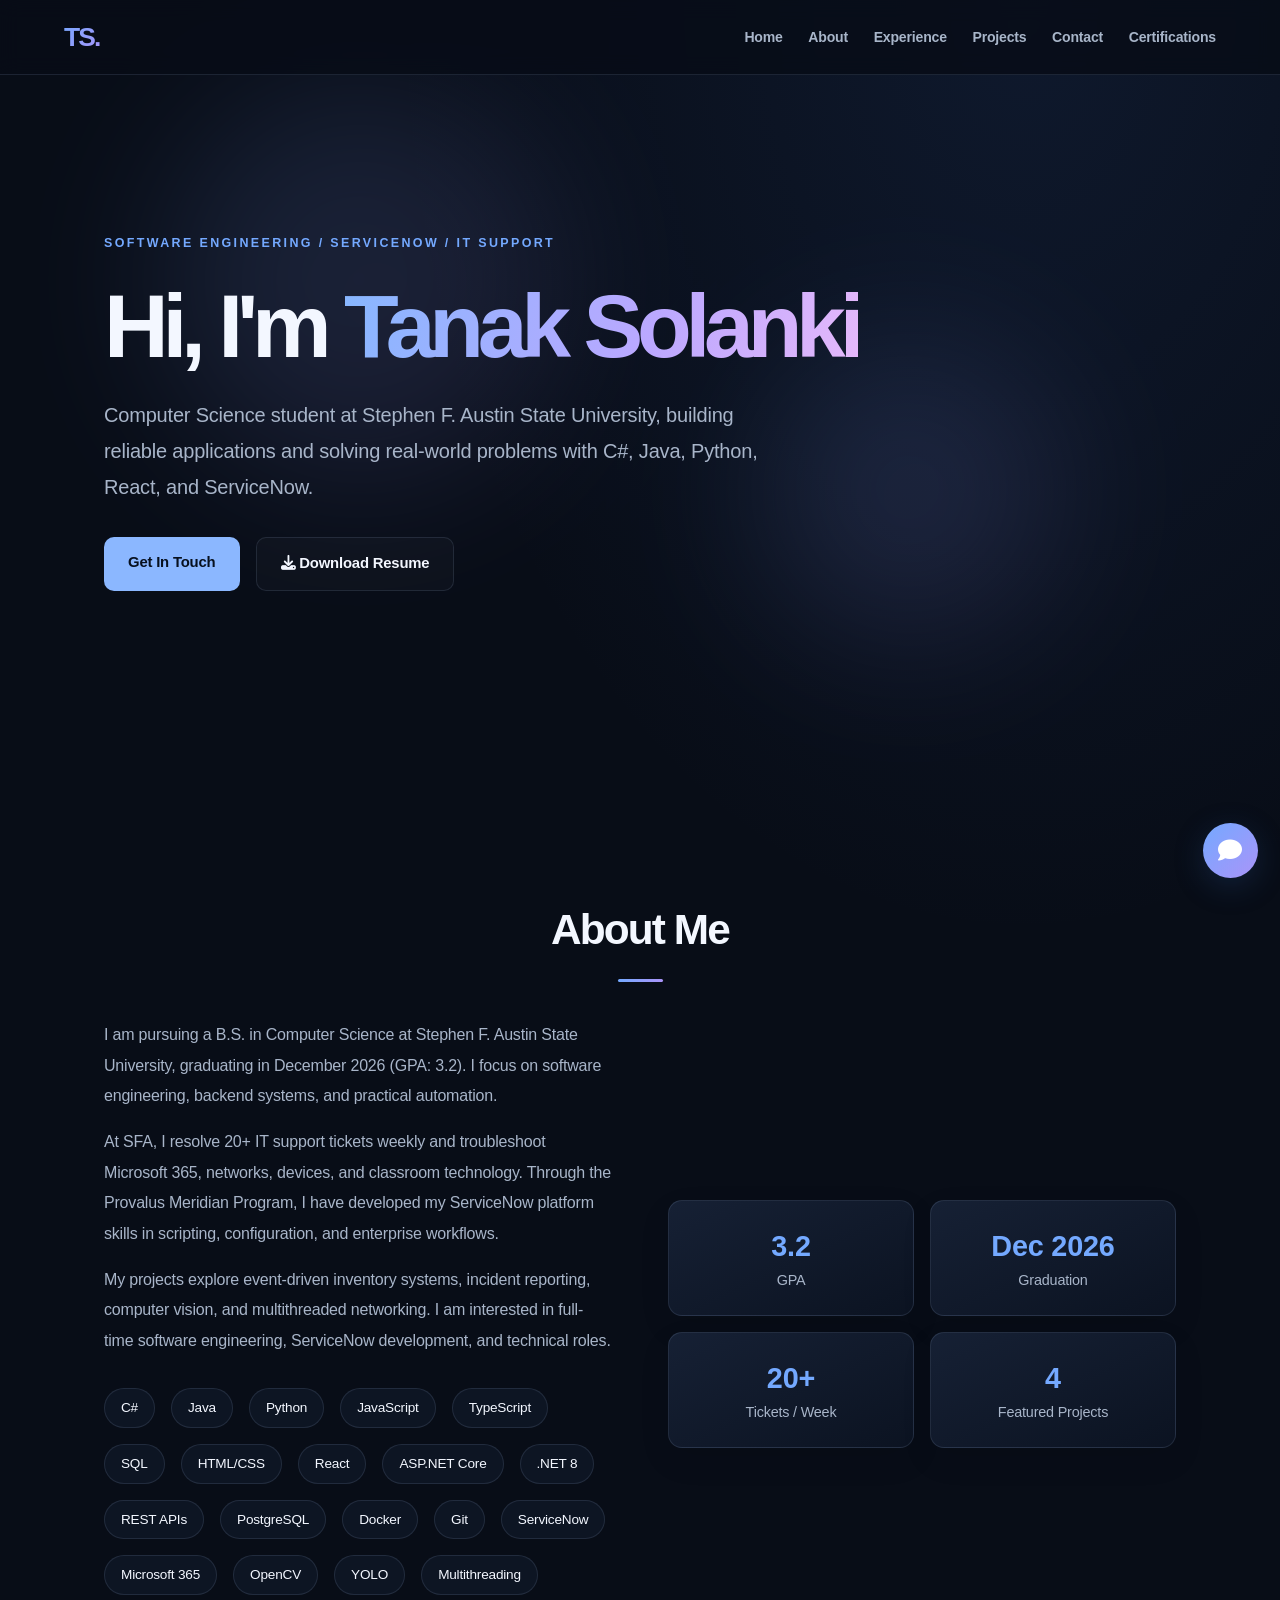
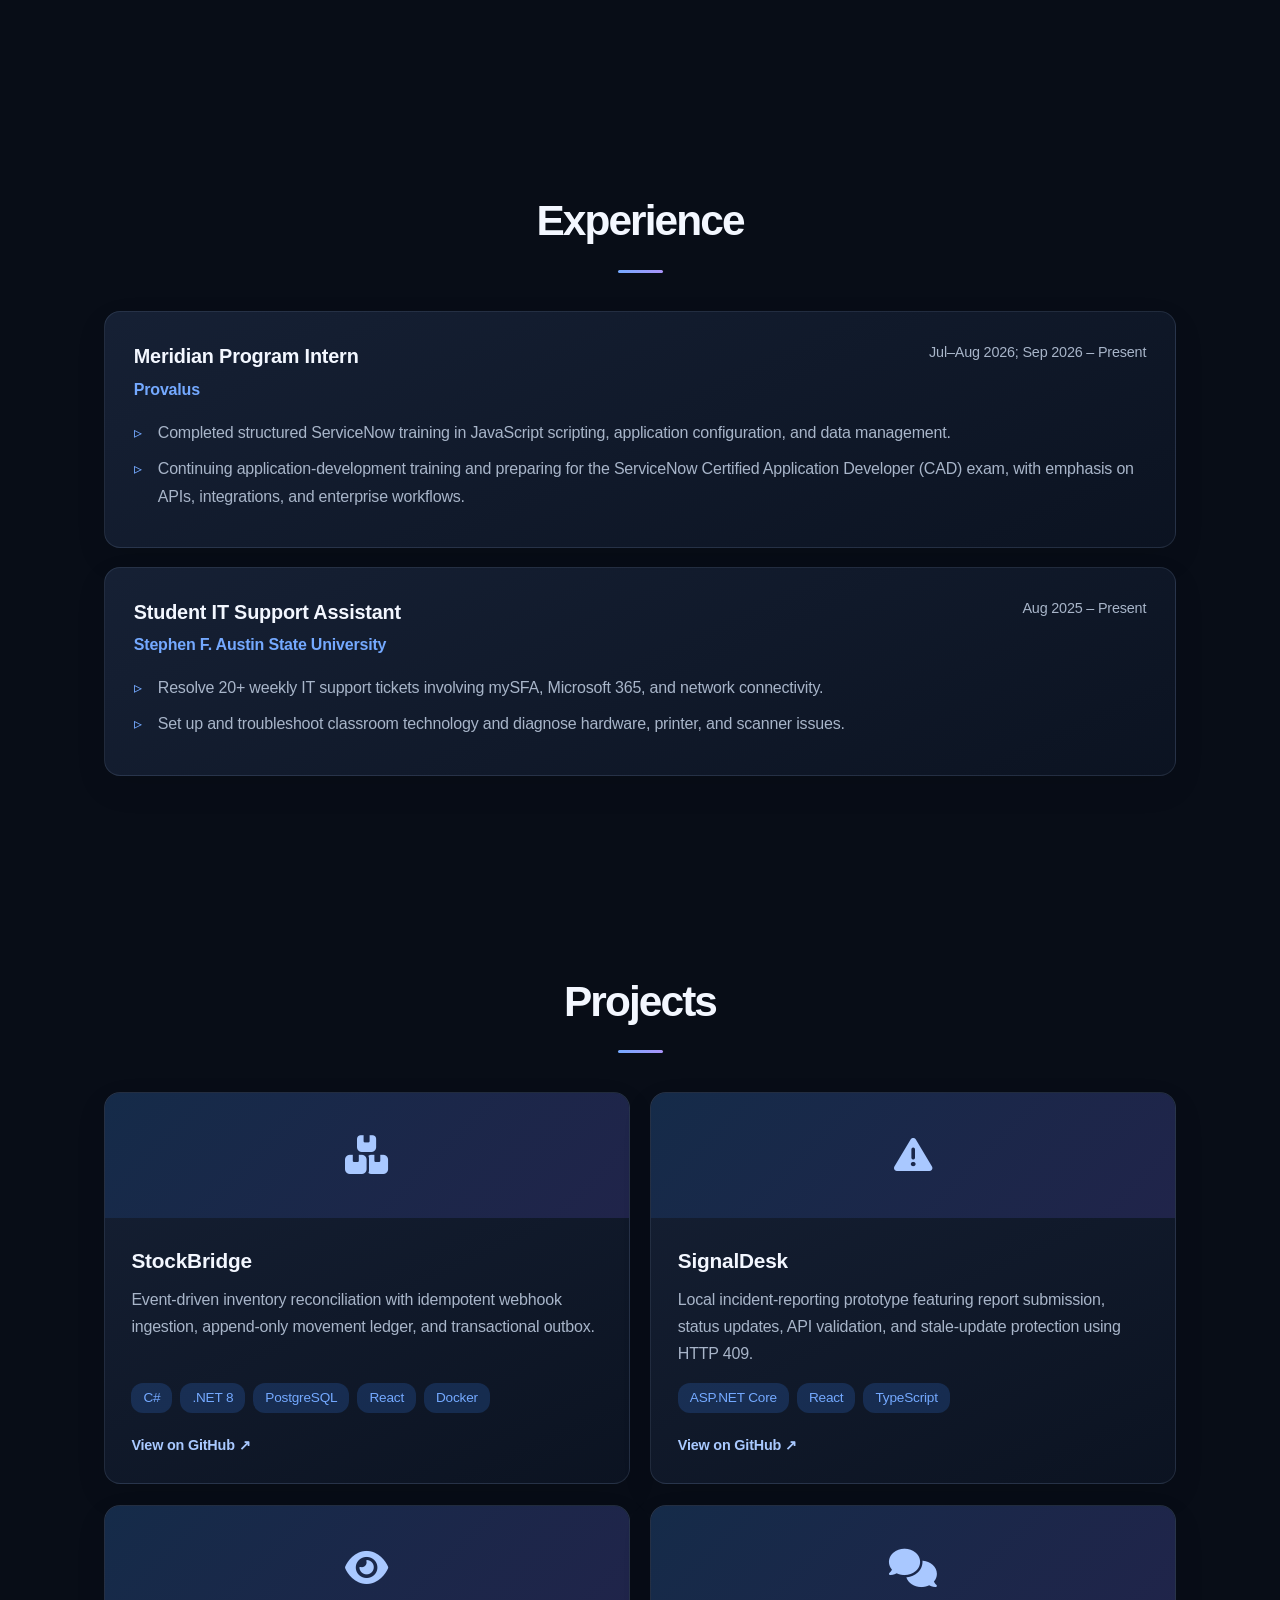
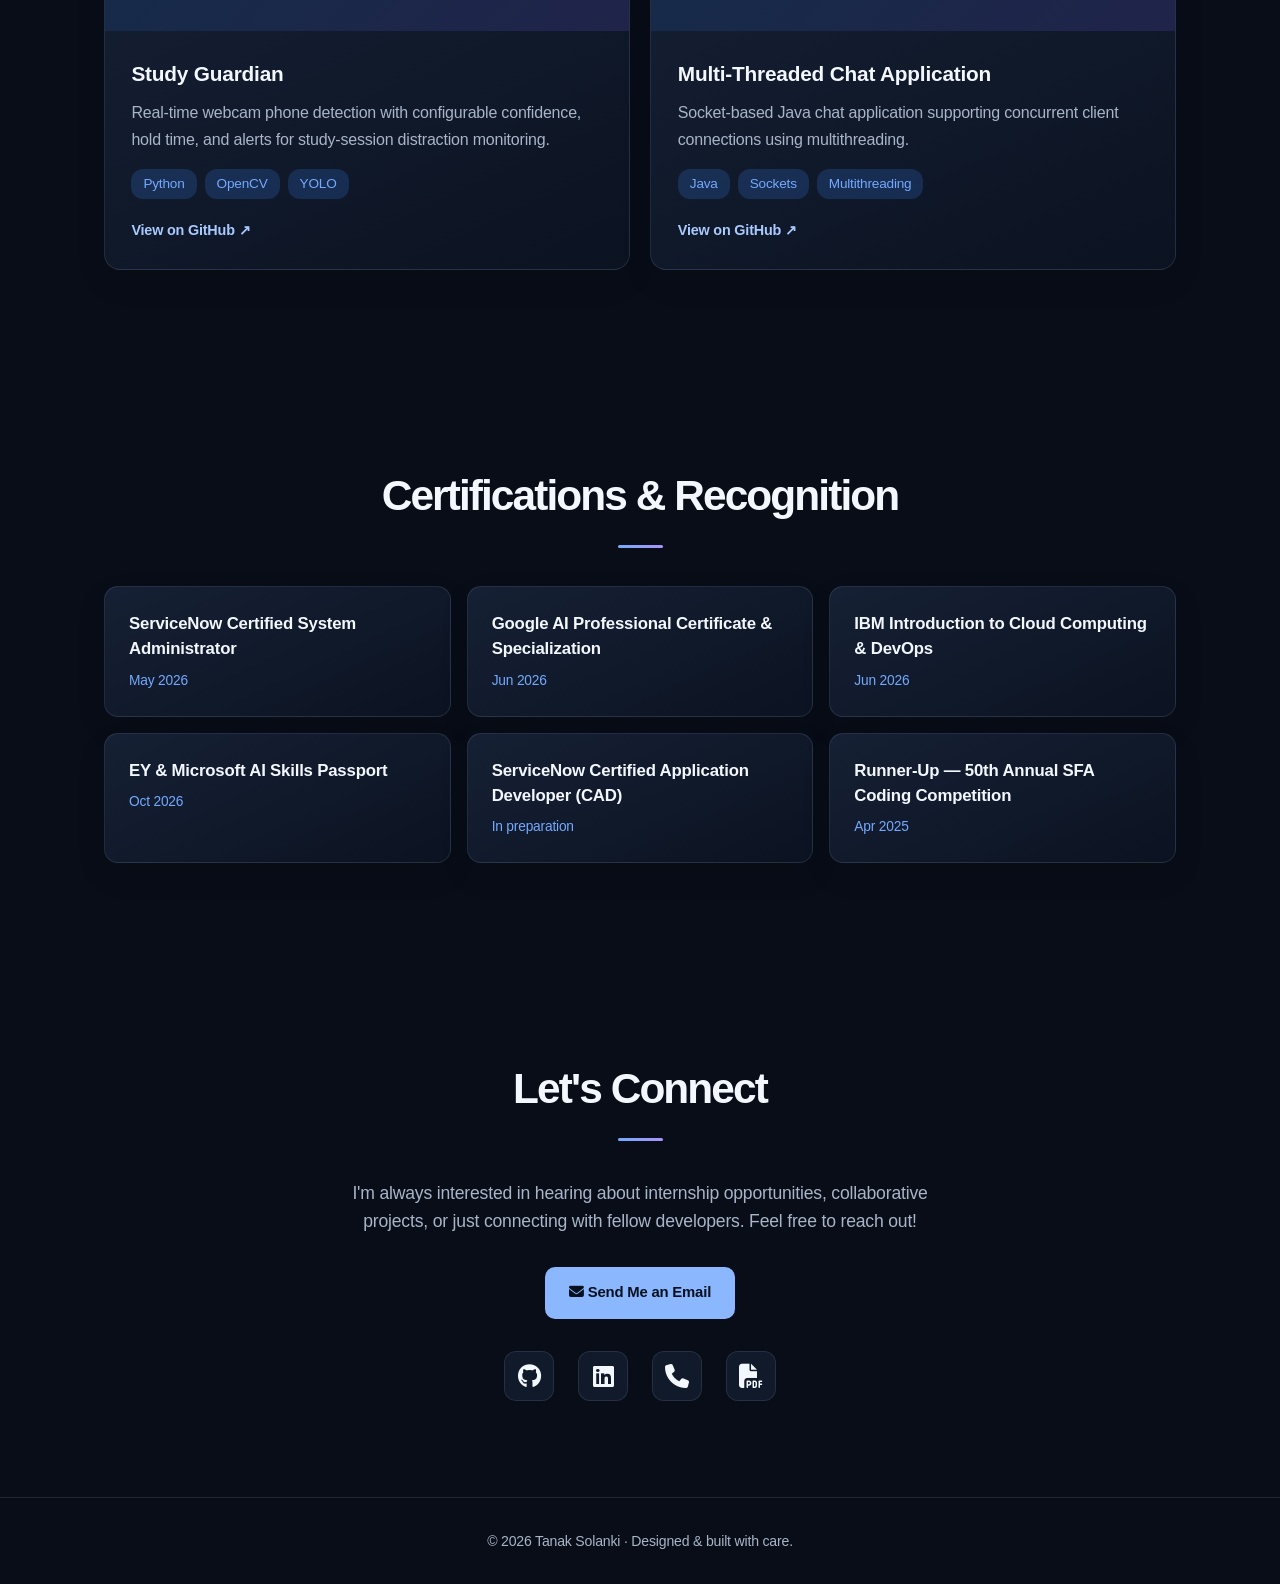
==== index.html @ 702b46a3 "Add files via upload" ====
<html lang="en"><head>
<meta charset="utf-8"/>
<meta content="width=device-width, initial-scale=1.0" name="viewport"/>
<title>Tanak Solanki | Software Engineer &amp; ServiceNow Developer</title>
<meta content="Portfolio of Tanak Solanki: software engineering, ServiceNow, IT support, and projects in C#, React, Python, and Java." name="description"/>
<link href="https://cdnjs.cloudflare.com/ajax/libs/font-awesome/6.4.0/css/all.min.css" rel="stylesheet"/>
<style>
        * {
            margin: 0;
            padding: 0;
            box-sizing: border-box;
        }

        :root {
            --bg-dark: #0a0a0a;
            --bg-card: #111111;
            --text-primary: #ffffff;
            --text-secondary: #a0a0a0;
            --accent: #3b82f6;
            --accent-hover: #2563eb;
            --accent-purple: #8b5cf6;
        }

        body {
            font-family: -apple-system, BlinkMacSystemFont, 'Segoe UI', Roboto, Oxygen, Ubuntu, Cantarell, sans-serif;
            background: var(--bg-dark);
            color: var(--text-primary);
            line-height: 1.6;
            overflow-x: hidden;
        }

        /* Navigation */
        nav {
            position: fixed;
            top: 0;
            width: 100%;
            padding: 1.5rem 5%;
            display: flex;
            justify-content: space-between;
            align-items: center;
            z-index: 1000;
            background: rgba(10, 10, 10, 0.8);
            backdrop-filter: blur(10px);
            border-bottom: 1px solid rgba(255, 255, 255, 0.1);
        }

        .logo {
            font-size: 1.5rem;
            font-weight: 700;
            background: linear-gradient(135deg, var(--accent), var(--accent-purple));
            -webkit-background-clip: text;
            -webkit-text-fill-color: transparent;
            background-clip: text;
        }

        .nav-links {
            display: flex;
            gap: 2rem;
            list-style: none;
        }

        .nav-links a {
            color: var(--text-secondary);
            text-decoration: none;
            transition: color 0.3s;
            font-size: 0.95rem;
        }

        .nav-links a:hover {
            color: var(--text-primary);
        }

        .menu-toggle {
            display: none;
            background: none;
            border: none;
            color: var(--text-primary);
            font-size: 1.5rem;
            cursor: pointer;
        }

        /* Hero Section */
        .hero {
            min-height: 100vh;
            display: flex;
            flex-direction: column;
            justify-content: center;
            padding: 0 5%;
            position: relative;
            overflow: hidden;
        }

        .hero-content {
            max-width: 900px;
            animation: fadeInUp 1s ease-out;
        }

        .hero h1 {
            font-size: clamp(2.5rem, 8vw, 5rem);
            font-weight: 800;
            margin-bottom: 1rem;
            line-height: 1.1;
        }

        .gradient-text {
            background: linear-gradient(135deg, #3b82f6, #8b5cf6, #ec4899);
            -webkit-background-clip: text;
            -webkit-text-fill-color: transparent;
            background-clip: text;
        }

        .hero p {
            font-size: 1.25rem;
            color: var(--text-secondary);
            margin-bottom: 2rem;
            max-width: 600px;
        }

        .hero .subtitle {
            font-size: 1.5rem;
            color: var(--accent);
            margin-bottom: 0.5rem;
            display: flex;
            align-items: center;
            gap: 0.5rem;
        }

        .hero .subtitle i {
            font-size: 1.8rem;
        }

        .cta-buttons {
            display: flex;
            gap: 1rem;
            flex-wrap: wrap;
        }

        .btn {
            padding: 1rem 2rem;
            border: none;
            border-radius: 8px;
            font-size: 1rem;
            font-weight: 600;
            cursor: pointer;
            transition: all 0.3s;
            text-decoration: none;
            display: inline-block;
        }

        .btn-primary {
            background: var(--accent);
            color: white;
        }

        .btn-primary:hover {
            background: var(--accent-hover);
            transform: translateY(-2px);
        }

        .btn-secondary {
            background: transparent;
            color: var(--text-primary);
            border: 2px solid rgba(255, 255, 255, 0.2);
        }

        .btn-secondary:hover {
            border-color: var(--accent);
            background: rgba(59, 130, 246, 0.1);
        }

        /* Background Animation */
        .bg-animation {
            position: absolute;
            width: 100%;
            height: 100%;
            top: 0;
            left: 0;
            z-index: -1;
            opacity: 0.3;
        }

        .circle {
            position: absolute;
            border-radius: 50%;
            background: linear-gradient(135deg, var(--accent), var(--accent-purple));
            filter: blur(80px);
            animation: float 20s infinite;
        }

        .circle:nth-child(1) {
            width: 400px;
            height: 400px;
            top: 10%;
            left: 10%;
            animation-delay: 0s;
        }

        .circle:nth-child(2) {
            width: 300px;
            height: 300px;
            bottom: 20%;
            right: 15%;
            animation-delay: 5s;
        }

        /* Sections */
        section {
            padding: 5rem 5%;
            max-width: 1400px;
            margin: 0 auto;
        }

        h2 {
            font-size: 2.5rem;
            margin-bottom: 3rem;
            text-align: center;
        }

        /* About Section */
        .about-content {
            display: grid;
            grid-template-columns: 1fr 1fr;
            gap: 4rem;
            align-items: center;
        }

        .about-text p {
            color: var(--text-secondary);
            margin-bottom: 1rem;
            font-size: 1.1rem;
        }

        .skills {
            display: flex;
            flex-wrap: wrap;
            gap: 1rem;
            margin-top: 2rem;
        }

        .skill-tag {
            padding: 0.5rem 1rem;
            background: var(--bg-card);
            border: 1px solid rgba(255, 255, 255, 0.1);
            border-radius: 20px;
            font-size: 0.9rem;
            transition: all 0.3s;
        }

        .skill-tag:hover {
            border-color: var(--accent);
            transform: translateY(-2px);
        }

        .about-stats {
            display: grid;
            grid-template-columns: repeat(2, 1fr);
            gap: 1.5rem;
            margin-top: 2rem;
        }

        .stat-card {
            background: var(--bg-card);
            border: 1px solid rgba(255, 255, 255, 0.1);
            border-radius: 12px;
            padding: 1.5rem;
            text-align: center;
        }

        .stat-number {
            font-size: 2rem;
            font-weight: 700;
            color: var(--accent);
        }

        .stat-label {
            color: var(--text-secondary);
            font-size: 0.9rem;
        }

        /* Experience Section */
        .experience-grid {
            display: grid;
            gap: 2rem;
        }

        .experience-card {
            background: var(--bg-card);
            border: 1px solid rgba(255, 255, 255, 0.1);
            border-radius: 16px;
            padding: 2rem;
            transition: all 0.3s;
        }

        .experience-card:hover {
            border-color: var(--accent);
            transform: translateX(8px);
        }

        .experience-header {
            display: flex;
            justify-content: space-between;
            align-items: start;
            margin-bottom: 1rem;
            flex-wrap: wrap;
            gap: 1rem;
        }

        .experience-title h3 {
            font-size: 1.5rem;
            margin-bottom: 0.25rem;
        }

        .experience-company {
            color: var(--accent);
            font-weight: 600;
        }

        .experience-date {
            color: var(--text-secondary);
            font-size: 0.9rem;
        }

        .experience-card ul {
            list-style: none;
            padding-left: 0;
        }

        .experience-card li {
            color: var(--text-secondary);
            margin-bottom: 0.5rem;
            padding-left: 1.5rem;
            position: relative;
        }

        .experience-card li:before {
            content: "▹";
            position: absolute;
            left: 0;
            color: var(--accent);
        }

        /* Projects Section */
        .projects-grid {
            display: grid;
            grid-template-columns: repeat(auto-fit, minmax(350px, 1fr));
            gap: 2rem;
        }

        .project-card {
            background: var(--bg-card);
            border: 1px solid rgba(255, 255, 255, 0.1);
            border-radius: 16px;
            overflow: hidden;
            transition: transform 0.3s, border-color 0.3s;
            cursor: pointer;
        }

        .project-card:hover {
            transform: translateY(-8px);
            border-color: var(--accent);
        }

        .project-image {
            width: 100%;
            aspect-ratio: 16/9;
            background: linear-gradient(135deg, #667eea 0%, #764ba2 100%);
            display: flex;
            align-items: center;
            justify-content: center;
            font-size: 3rem;
        }

        .project-content {
            padding: 1.5rem;
        }

        .project-content h3 {
            margin-bottom: 0.5rem;
            font-size: 1.5rem;
        }

        .project-content p {
            color: var(--text-secondary);
            margin-bottom: 1rem;
        }

        .project-tags {
            display: flex;
            gap: 0.5rem;
            flex-wrap: wrap;
        }

        .tag {
            padding: 0.25rem 0.75rem;
            background: rgba(59, 130, 246, 0.2);
            color: var(--accent);
            border-radius: 12px;
            font-size: 0.85rem;
        }

        /* Contact Section */
        .contact-content {
            max-width: 600px;
            margin: 0 auto;
            text-align: center;
        }

        .contact-content p {
            color: var(--text-secondary);
            margin-bottom: 2rem;
            font-size: 1.1rem;
        }

        .social-links {
            display: flex;
            justify-content: center;
            gap: 1.5rem;
            margin-top: 2rem;
            flex-wrap: wrap;
        }

        .social-link {
            width: 50px;
            height: 50px;
            background: var(--bg-card);
            border: 1px solid rgba(255, 255, 255, 0.1);
            border-radius: 12px;
            display: flex;
            align-items: center;
            justify-content: center;
            color: var(--text-primary);
            text-decoration: none;
            transition: all 0.3s;
            font-size: 1.5rem;
        }

        .social-link:hover {
            background: var(--accent);
            border-color: var(--accent);
            transform: translateY(-4px);
        }

        /* Chatbot */
        .chatbot-toggle {
            position: fixed;
            bottom: 2rem;
            right: 2rem;
            width: 60px;
            height: 60px;
            background: linear-gradient(135deg, var(--accent), var(--accent-purple));
            border: none;
            border-radius: 50%;
            color: white;
            font-size: 1.5rem;
            cursor: pointer;
            box-shadow: 0 4px 20px rgba(59, 130, 246, 0.4);
            transition: transform 0.3s;
            z-index: 999;
            display: flex;
            align-items: center;
            justify-content: center;
        }

        .chatbot-toggle:hover {
            transform: scale(1.1);
        }

        .chatbot-container {
            position: fixed;
            bottom: 6rem;
            right: 2rem;
            width: 380px;
            max-width: calc(100vw - 2rem);
            height: 550px;
            background: var(--bg-card);
            border: 1px solid rgba(255, 255, 255, 0.2);
            border-radius: 16px;
            display: none;
            flex-direction: column;
            overflow: hidden;
            box-shadow: 0 8px 32px rgba(0, 0, 0, 0.6);
            z-index: 998;
        }

        .chatbot-container.active {
            display: flex;
        }

        .chatbot-header {
            background: linear-gradient(135deg, var(--accent), var(--accent-purple));
            padding: 1.25rem;
            display: flex;
            justify-content: space-between;
            align-items: center;
        }

        .chatbot-header h3 {
            margin: 0;
            font-size: 1.2rem;
            color: white;
            font-weight: 600;
        }

        .chatbot-close {
            background: rgba(255, 255, 255, 0.2);
            border: none;
            color: white;
            font-size: 1.8rem;
            cursor: pointer;
            padding: 0;
            width: 32px;
            height: 32px;
            border-radius: 50%;
            display: flex;
            align-items: center;
            justify-content: center;
            transition: background 0.3s;
            line-height: 1;
        }

        .chatbot-close:hover {
            background: rgba(255, 255, 255, 0.3);
        }

        .chatbot-messages {
            flex: 1;
            padding: 1.5rem;
            overflow-y: auto;
            display: flex;
            flex-direction: column;
            gap: 1rem;
            background: var(--bg-dark);
        }

        .chatbot-messages::-webkit-scrollbar {
            width: 6px;
        }

        .chatbot-messages::-webkit-scrollbar-track {
            background: var(--bg-dark);
        }

        .chatbot-messages::-webkit-scrollbar-thumb {
            background: var(--accent);
            border-radius: 3px;
        }

        .message {
            padding: 0.875rem 1.125rem;
            border-radius: 12px;
            max-width: 85%;
            animation: slideIn 0.3s ease-out;
            word-wrap: break-word;
            white-space: pre-wrap;
        }

        .message.bot {
            background: rgba(59, 130, 246, 0.15);
            align-self: flex-start;
            color: var(--text-primary);
            border: 1px solid rgba(59, 130, 246, 0.3);
        }

        .message.user {
            background: var(--accent);
            align-self: flex-end;
            color: white;
        }

        .chatbot-input-container {
            padding: 1rem;
            border-top: 1px solid rgba(255, 255, 255, 0.1);
            display: flex;
            gap: 0.75rem;
            background: var(--bg-card);
        }

        .chatbot-input {
            flex: 1;
            background: var(--bg-dark);
            border: 1px solid rgba(255, 255, 255, 0.2);
            border-radius: 8px;
            padding: 0.875rem 1rem;
            color: var(--text-primary);
            font-size: 0.95rem;
            font-family: inherit;
        }

        .chatbot-input:focus {
            outline: none;
            border-color: var(--accent);
        }

        .chatbot-input::placeholder {
            color: var(--text-secondary);
        }

        .chatbot-send {
            background: var(--accent);
            border: none;
            border-radius: 8px;
            color: white;
            padding: 0.875rem 1.25rem;
            cursor: pointer;
            transition: background 0.3s;
            font-size: 1.1rem;
            display: flex;
            align-items: center;
            justify-content: center;
        }

        .chatbot-send:hover {
            background: var(--accent-hover);
        }

        .chatbot-send:active {
            transform: scale(0.95);
        }

        .quick-actions {
            display: flex;
            gap: 0.5rem;
            flex-wrap: wrap;
            margin-top: 0.75rem;
        }

        .quick-action {
            background: var(--bg-dark);
            border: 1px solid rgba(255, 255, 255, 0.2);
            border-radius: 20px;
            padding: 0.5rem 1rem;
            font-size: 0.85rem;
            cursor: pointer;
            transition: all 0.3s;
            color: var(--text-primary);
        }

        .quick-action:hover {
            border-color: var(--accent);
            background: rgba(59, 130, 246, 0.15);
            transform: translateY(-2px);
        }

        /* Footer */
        footer {
            padding: 2rem 5%;
            text-align: center;
            color: var(--text-secondary);
            border-top: 1px solid rgba(255, 255, 255, 0.1);
        }

        /* Animations */
        @keyframes fadeInUp {
            from {
                opacity: 0;
                transform: translateY(30px);
            }
            to {
                opacity: 1;
                transform: translateY(0);
            }
        }

        @keyframes float {
            0%, 100% {
                transform: translate(0, 0);
            }
            25% {
                transform: translate(50px, 50px);
            }
            50% {
                transform: translate(25px, 100px);
            }
            75% {
                transform: translate(-25px, 50px);
            }
        }

        @keyframes slideIn {
            from {
                opacity: 0;
                transform: translateY(10px);
            }
            to {
                opacity: 1;
                transform: translateY(0);
            }
        }

        /* Responsive */
        @media (max-width: 768px) {
            nav {
                padding: 1rem 5%;
            }

            .menu-toggle {
                display: block;
            }

            .nav-links {
                position: fixed;
                top: 70px;
                right: -100%;
                flex-direction: column;
                background: rgba(10, 10, 10, 0.98);
                backdrop-filter: blur(10px);
                width: 70%;
                padding: 2rem;
                border-left: 1px solid rgba(255, 255, 255, 0.1);
                transition: right 0.3s;
            }

            .nav-links.active {
                right: 0;
            }

            .about-content {
                grid-template-columns: 1fr;
            }

            .projects-grid {
                grid-template-columns: 1fr;
            }

            .cta-buttons {
                flex-direction: column;
            }

            .btn {
                width: 100%;
                text-align: center;
            }

            .chatbot-container {
                width: calc(100vw - 2rem);
                right: 1rem;
            }

            .chatbot-toggle {
                right: 1rem;
            }
        }
    
html{scroll-behavior:smooth}section{scroll-margin-top:85px}.cert-grid{display:grid;grid-template-columns:repeat(auto-fit,minmax(260px,1fr));gap:1rem}.cert-card{background:var(--bg-card);border:1px solid rgba(255,255,255,.12);border-radius:14px;padding:1.5rem}.cert-card h3{font-size:1.05rem;margin-bottom:.5rem}.cert-card p{color:var(--accent)}.project-card{cursor:default}.project-image{font-size:2.5rem}.nav-links a:focus-visible,.btn:focus-visible,button:focus-visible{outline:3px solid var(--accent);outline-offset:3px}@media(max-width:768px){.hero{padding-top:100px}.projects-grid{grid-template-columns:minmax(0,1fr)}.chatbot-container{bottom:5.5rem;height:min(550px,calc(100dvh - 7rem))}}@media(prefers-reduced-motion:reduce){*,*::before,*::after{animation-duration:.01ms!important;transition-duration:.01ms!important;scroll-behavior:auto!important}}
.project-github-link{display:inline-block;margin-top:1rem;color:#93c5fd;text-decoration:none;font-weight:600}.project-github-link:hover,.project-github-link:focus-visible{text-decoration:underline;color:white}
</style>
<style>
/* Portfolio refresh: refined visual system and subtle motion */
:root{--bg-dark:#080d17;--bg-card:#111a2a;--text-primary:#f3f7ff;--text-secondary:#a8b5c9;--accent:#74a9ff;--accent-hover:#4e90fa;--accent-purple:#aa94f9;--line:rgba(183,204,242,.12)}
html{scroll-behavior:smooth;scroll-padding-top:90px}body{background:radial-gradient(ellipse 70% 28% at 80% 0%,rgba(56,98,180,.14),transparent 70%),var(--bg-dark);letter-spacing:-.012em}
::selection{background:#416caa;color:#fff}a,button{ -webkit-tap-highlight-color:transparent}a:focus-visible,button:focus-visible,input:focus-visible{outline:2px solid #a7c6ff;outline-offset:4px}
nav{padding:1rem clamp(1.25rem,5vw,5rem);background:rgba(8,13,23,.84);border-bottom:1px solid var(--line);transition:background .25s,box-shadow .25s}nav.scrolled{background:rgba(8,13,23,.96);box-shadow:0 8px 32px rgba(0,0,0,.14)}.logo{font-size:1.65rem;letter-spacing:-.07em}.nav-links{gap:clamp(.75rem,2vw,2rem)}.nav-links a{font-size:.88rem;font-weight:550;position:relative;white-space:nowrap}.nav-links a:after{content:'';position:absolute;left:0;right:100%;bottom:-7px;height:2px;background:var(--accent);transition:right .25s}.nav-links a:hover:after,.nav-links a[aria-current="true"]:after{right:0}
section{max-width:1200px;padding:6rem clamp(1.25rem,5vw,5rem)}section h2{font-size:clamp(1.9rem,4vw,2.65rem);letter-spacing:-.045em;margin-bottom:2.4rem}section h2:after{content:'';display:block;width:45px;height:3px;margin:15px auto 0;border-radius:4px;background:linear-gradient(90deg,var(--accent),var(--accent-purple))}
.hero{min-height:min(800px,100svh);padding-top:110px;padding-bottom:85px;max-width:1200px}.hero-content{max-width:850px}.hero h1{font-size:clamp(3.1rem,7vw,6.1rem);letter-spacing:-.07em;line-height:1.08;margin-bottom:1.4rem}.hero .subtitle{font-size:.78rem;letter-spacing:.19em;font-weight:700;text-transform:uppercase;margin-bottom:1.5rem}.hero p:not(.subtitle){font-size:clamp(1.04rem,2vw,1.25rem);line-height:1.8;max-width:680px}.gradient-text{background:linear-gradient(105deg,#87b7ff,#bba8ff 60%,#e5b8fa);-webkit-background-clip:text;background-clip:text}.circle{opacity:.45;animation:ambientFloat 24s ease-in-out infinite alternate}.circle:nth-child(2){animation-delay:-12s}
.btn{border-radius:10px;padding:.86rem 1.5rem;font-size:.93rem;transition:transform .22s ease,background .22s ease,border-color .22s ease,box-shadow .22s ease}.btn-primary{color:#07101e;background:#8bb7ff}.btn-primary:hover{background:#b1cfff;box-shadow:0 8px 28px rgba(91,151,244,.18)}.btn-secondary{border:1px solid var(--line);background:rgba(255,255,255,.025)}.btn:hover{transform:translateY(-3px)}
.about-content{gap:3.5rem}.about-text p{font-size:1rem;line-height:1.9}.skill-tag,.tag{transition:background .2s,border-color .2s,transform .2s}.skill-tag{font-size:.85rem;background:rgba(116,169,255,.055);border-color:var(--line)}.skill-tag:hover{background:rgba(116,169,255,.1)}.about-stats{gap:1rem}.stat-card,.experience-card,.project-card,.cert-card{background:linear-gradient(155deg,rgba(23,34,54,.95),rgba(12,20,34,.95));border:1px solid var(--line);box-shadow:0 12px 32px rgba(0,0,0,.08)}.stat-card{padding:1.4rem;border-radius:14px}.stat-number{font-size:1.8rem}.experience-grid{gap:1.15rem}.experience-card{padding:1.8rem;border-radius:16px}.experience-card:hover{transform:translateY(-3px);border-color:rgba(116,169,255,.32)}.experience-title h3{font-size:1.24rem}.experience-card li{line-height:1.75}
.projects-grid{grid-template-columns:repeat(2,minmax(0,1fr));gap:1.3rem}.project-card{display:flex;flex-direction:column;border-radius:16px;overflow:hidden;transition:transform .3s cubic-bezier(.2,.8,.2,1),border-color .3s,box-shadow .3s}.project-card:hover{transform:translateY(-5px);border-color:rgba(116,169,255,.4);box-shadow:0 18px 48px rgba(0,0,0,.22)}.project-image{aspect-ratio:auto;height:125px;font-size:2.4rem;background:linear-gradient(135deg,#152b49,#20244a)!important;color:#a9c8ff}.project-content{display:flex;flex-direction:column;flex:1;padding:1.65rem}.project-content h3{font-size:1.3rem}.project-content p{line-height:1.7}.project-tags{margin-top:auto}.project-github-link{display:inline-flex;align-self:flex-start;margin-top:1.3rem;color:#a9c9ff;text-decoration:none;font-weight:650;font-size:.9rem}.project-github-link:hover{text-decoration:underline;text-underline-offset:4px}
.cert-grid{grid-template-columns:repeat(3,minmax(0,1fr));gap:1rem}.cert-card{transition:transform .25s,border-color .25s}.cert-card:hover{transform:translateY(-3px);border-color:rgba(116,169,255,.3)}.cert-card h3{line-height:1.5}.cert-card p{font-size:.86rem}.social-link{border-color:var(--line);border-radius:12px}.social-link:hover{background:#2b4d81}.chatbot-toggle{width:55px;height:55px;bottom:1.4rem;right:1.4rem;box-shadow:0 8px 30px rgba(41,82,148,.28)}.chatbot-container{bottom:5.7rem;right:1.4rem;border-color:var(--line)}footer{font-size:.88rem}
.reveal{opacity:0;transform:translateY(20px);transition:opacity .65s ease,transform .65s cubic-bezier(.2,.75,.2,1)}.reveal.is-visible{opacity:1;transform:none}@keyframes ambientFloat{from{transform:translate(-10px,0)}to{transform:translate(24px,25px)}}
@media(max-width:900px){.cert-grid{grid-template-columns:repeat(2,minmax(0,1fr))}.nav-links{gap:1rem}}
@media(max-width:768px){nav{padding:1rem 5%}.nav-links{top:65px;width:min(320px,85%);border-radius:0 0 0 16px;box-shadow:0 18px 35px rgba(0,0,0,.25);gap:1.3rem}.hero{min-height:85svh;padding-top:115px}.hero .subtitle{font-size:.7rem;letter-spacing:.1em}.projects-grid,.cert-grid{grid-template-columns:1fr}.about-content{gap:2rem}.project-image{height:105px}.experience-card{padding:1.35rem}section{padding-top:4.4rem;padding-bottom:4.4rem}}
@media(max-width:430px){.about-stats{grid-template-columns:repeat(2,minmax(0,1fr))}.stat-card{padding:1rem}.stat-number{font-size:1.5rem}.hero h1{font-size:clamp(2.7rem,12vw,3.5rem)}}
@media(prefers-reduced-motion:reduce){html{scroll-behavior:auto}.reveal{opacity:1;transform:none;transition:none}.circle{animation:none}*,*::before,*::after{animation-duration:.01ms!important;transition-duration:.01ms!important}}
</style></head>
<body>
<!-- Navigation -->
<nav aria-label="Main navigation">
<div class="logo">TS.</div>
<ul class="nav-links" id="navLinks">
<li><a href="#home">Home</a></li>
<li><a href="#about">About</a></li>
<li><a href="#experience">Experience</a></li>
<li><a href="#work">Projects</a></li>
<li><a href="#contact">Contact</a></li><li><a href="#certifications">Certifications</a></li>
</ul>
<button aria-expanded="false" aria-label="Toggle navigation" class="menu-toggle" id="menuToggle">
<i class="fas fa-bars"></i>
</button>
</nav>
<!-- Hero Section -->
<section class="hero" id="home">
<div class="bg-animation">
<div class="circle"></div>
<div class="circle"></div>
</div>
<div class="hero-content">
<p class="subtitle">SOFTWARE ENGINEERING  /  SERVICENOW  /  IT SUPPORT</p>
<h1>
                Hi, I'm <span class="gradient-text">Tanak Solanki</span>
</h1>
<p>Computer Science student at Stephen F. Austin State University, building reliable applications and solving real-world problems with C#, Java, Python, React, and ServiceNow.</p>
<div class="cta-buttons">
<a class="btn btn-primary" href="#contact">Get In Touch</a>
<a class="btn btn-secondary" download="" href="Tanak_Solanki_Resume.pdf">
<i class="fas fa-download"></i> Download Resume
                </a>
</div>
</div>
</section>
<!-- About Section -->
<section class="reveal" id="about">
<h2>About Me</h2>
<div class="about-content">
<div>
<div class="about-text"><p>I am pursuing a B.S. in Computer Science at Stephen F. Austin State University, graduating in December 2026 (GPA: 3.2). I focus on software engineering, backend systems, and practical automation.</p><p>At SFA, I resolve 20+ IT support tickets weekly and troubleshoot Microsoft 365, networks, devices, and classroom technology. Through the Provalus Meridian Program, I have developed my ServiceNow platform skills in scripting, configuration, and enterprise workflows.</p><p>My projects explore event-driven inventory systems, incident reporting, computer vision, and multithreaded networking. I am interested in full-time software engineering, ServiceNow development, and technical roles.</p></div>
<div class="skills"><span class="skill-tag">C#</span><span class="skill-tag">Java</span><span class="skill-tag">Python</span><span class="skill-tag">JavaScript</span><span class="skill-tag">TypeScript</span><span class="skill-tag">SQL</span><span class="skill-tag">HTML/CSS</span><span class="skill-tag">React</span><span class="skill-tag">ASP.NET Core</span><span class="skill-tag">.NET 8</span><span class="skill-tag">REST APIs</span><span class="skill-tag">PostgreSQL</span><span class="skill-tag">Docker</span><span class="skill-tag">Git</span><span class="skill-tag">ServiceNow</span><span class="skill-tag">Microsoft 365</span><span class="skill-tag">OpenCV</span><span class="skill-tag">YOLO</span><span class="skill-tag">Multithreading</span></div>
</div>
<div class="about-stats">
<div class="stat-card">
<div class="stat-number">3.2</div>
<div class="stat-label">GPA</div>
</div>
<div class="stat-card">
<div class="stat-number">Dec 2026</div>
<div class="stat-label">Graduation</div>
</div>
<div class="stat-card">
<div class="stat-number">20+</div>
<div class="stat-label">Tickets / Week</div>
</div>
<div class="stat-card">
<div class="stat-number">4</div>
<div class="stat-label">Featured Projects</div>
</div>
</div>
</div>
</section>
<!-- Experience Section -->
<section class="reveal" id="experience">
<h2>Experience</h2>
<div class="experience-grid"><div class="experience-card"><div class="experience-header"><div class="experience-title"><h3>Meridian Program Intern</h3><p class="experience-company">Provalus</p></div><p class="experience-date">Jul–Aug 2026; Sep 2026 – Present</p></div><ul><li>Completed structured ServiceNow training in JavaScript scripting, application configuration, and data management.</li><li>Continuing application-development training and preparing for the ServiceNow Certified Application Developer (CAD) exam, with emphasis on APIs, integrations, and enterprise workflows.</li></ul></div><div class="experience-card"><div class="experience-header"><div class="experience-title"><h3>Student IT Support Assistant</h3><p class="experience-company">Stephen F. Austin State University</p></div><p class="experience-date">Aug 2025 – Present</p></div><ul><li>Resolve 20+ weekly IT support tickets involving mySFA, Microsoft 365, and network connectivity.</li><li>Set up and troubleshoot classroom technology and diagnose hardware, printer, and scanner issues.</li></ul></div></div>
</section>
<!-- Projects Section -->
<section class="reveal" id="work">
<h2>Projects</h2>
<div class="projects-grid"><article class="project-card reveal"><div class="project-image"><i aria-hidden="true" class="fas fa-boxes-stacked"></i></div><div class="project-content"><h3>StockBridge</h3><p>Event-driven inventory reconciliation with idempotent webhook ingestion, append-only movement ledger, and transactional outbox.</p><div class="project-tags"><span class="tag">C#</span><span class="tag">.NET 8</span><span class="tag">PostgreSQL</span><span class="tag">React</span><span class="tag">Docker</span></div><a class="project-github-link" href="https://github.com/tanak-pixel/StockBridge" rel="noopener noreferrer" target="_blank">View on GitHub ↗</a></div></article><article class="project-card reveal"><div class="project-image"><i aria-hidden="true" class="fas fa-triangle-exclamation"></i></div><div class="project-content"><h3>SignalDesk</h3><p>Local incident-reporting prototype featuring report submission, status updates, API validation, and stale-update protection using HTTP 409.</p><div class="project-tags"><span class="tag">ASP.NET Core</span><span class="tag">React</span><span class="tag">TypeScript</span></div><a class="project-github-link" href="https://github.com/tanak-pixel/signaldesk" rel="noopener noreferrer" target="_blank">View on GitHub ↗</a></div></article><article class="project-card reveal"><div class="project-image"><i aria-hidden="true" class="fas fa-eye"></i></div><div class="project-content"><h3>Study Guardian</h3><p>Real-time webcam phone detection with configurable confidence, hold time, and alerts for study-session distraction monitoring.</p><div class="project-tags"><span class="tag">Python</span><span class="tag">OpenCV</span><span class="tag">YOLO</span></div><a class="project-github-link" href="https://github.com/tanak-pixel/study-guardian" rel="noopener noreferrer" target="_blank">View on GitHub ↗</a></div></article><article class="project-card reveal"><div class="project-image"><i aria-hidden="true" class="fas fa-comments"></i></div><div class="project-content"><h3>Multi-Threaded Chat Application</h3><p>Socket-based Java chat application supporting concurrent client connections using multithreading.</p><div class="project-tags"><span class="tag">Java</span><span class="tag">Sockets</span><span class="tag">Multithreading</span></div><a class="project-github-link" href="https://github.com/tanak-pixel/Multi-Threaded-Chat-App" rel="noopener noreferrer" target="_blank">View on GitHub ↗</a></div></article></div>
</section>
<!-- Contact Section -->
<section class="reveal" id="certifications"><h2>Certifications &amp; Recognition</h2><div class="cert-grid"><div class="cert-card reveal"><h3>ServiceNow Certified System Administrator</h3><p>May 2026</p></div><div class="cert-card reveal"><h3>Google AI Professional Certificate &amp; Specialization</h3><p>Jun 2026</p></div><div class="cert-card reveal"><h3>IBM Introduction to Cloud Computing &amp; DevOps</h3><p>Jun 2026</p></div><div class="cert-card reveal"><h3>EY &amp; Microsoft AI Skills Passport</h3><p>Oct 2026</p></div><div class="cert-card reveal"><h3>ServiceNow Certified Application Developer (CAD)</h3><p>In preparation</p></div><div class="cert-card reveal"><h3>Runner-Up — 50th Annual SFA Coding Competition</h3><p>Apr 2025</p></div></div></section><section class="reveal" id="contact">
<h2>Let's Connect</h2>
<div class="contact-content">
<p>I'm always interested in hearing about internship opportunities, collaborative projects, or just connecting with fellow developers. Feel free to reach out!</p>
<a class="btn btn-primary" href="mailto:tanak.solanki05@gmail.com">
<i class="fas fa-envelope"></i> Send Me an Email
            </a>
<div class="social-links">
<a class="social-link" href="https://github.com/tanak-pixel" target="_blank" title="GitHub">
<i class="fab fa-github"></i>
</a>
<a class="social-link" href="https://www.linkedin.com/in/tanak-solanki" target="_blank" title="LinkedIn">
<i class="fab fa-linkedin"></i>
</a>
<a class="social-link" href="tel:+19362250314" title="Phone">
<i class="fas fa-phone"></i>
</a>
<a class="social-link" download="" href="Tanak_Solanki_Resume.pdf" title="Resume">
<i class="fas fa-file-pdf"></i>
</a>
</div>
</div>
</section>
<!-- Footer -->
<footer>
<p>© 2026 Tanak Solanki · Designed &amp; built with care.</p>
</footer>
<!-- Chatbot -->
<button aria-label="Open portfolio assistant" class="chatbot-toggle" id="chatbotToggle">
<i class="fas fa-comment"></i>
</button>
<div class="chatbot-container" id="chatbotContainer"><div class="chatbot-header"><h3>Portfolio Assistant</h3><button aria-label="Close chat" class="chatbot-close" id="chatbotClose" type="button">×</button></div><div aria-live="polite" class="chatbot-messages" id="chatbotMessages" role="log"><div class="message bot">Hi! Ask me about Tanak’s projects, skills, experience, certifications, or contact details.</div></div><div class="chatbot-input-container"><input aria-label="Chat message" class="chatbot-input" id="chatbotInput" placeholder="Ask about Tanak..."/><button aria-label="Send message" class="chatbot-send" id="chatbotSend" type="button">Send</button></div></div>
<script>
        // Navigation Menu Toggle
        const menuToggle = document.getElementById('menuToggle');
        const navLinks = document.getElementById('navLinks');

        menuToggle.addEventListener('click', () => {
            navLinks.classList.toggle('active');
        });

        // Close menu when clicking on a link
        document.querySelectorAll('.nav-links a').forEach(link => {
            link.addEventListener('click', () => {
                navLinks.classList.remove('active');
            });
        });

        // Smooth scrolling for navigation links
        document.querySelectorAll('a[href^="#"]').forEach(anchor => {
            anchor.addEventListener('click', function (e) {
                e.preventDefault();
                const target = document.querySelector(this.getAttribute('href'));
                if (target) {
                    target.scrollIntoView({
                        behavior: 'smooth',
                        block: 'start'
                    });
                }
            });
        });

        // Accessible scroll reveal, with graceful fallback.
        const revealItems = document.querySelectorAll('.reveal');
        if ('IntersectionObserver' in window && !window.matchMedia('(prefers-reduced-motion: reduce)').matches) {
            const revealObserver = new IntersectionObserver((entries, observer) => {
                entries.forEach(entry => {
                    if (entry.isIntersecting) {
                        entry.target.classList.add('is-visible');
                        observer.unobserve(entry.target);
                    }
                });
            }, {threshold: 0.08, rootMargin: '0px 0px -20px 0px'});
            revealItems.forEach(item => revealObserver.observe(item));
        } else {
            revealItems.forEach(item => item.classList.add('is-visible'));
        }
        const siteNav = document.querySelector('nav');
        const updateNav = () => siteNav.classList.toggle('scrolled', window.scrollY > 40);
        window.addEventListener('scroll', updateNav, {passive:true});
        updateNav();
        const menuButton = document.getElementById('menuToggle');
        menuButton.addEventListener('click', () => menuButton.setAttribute('aria-expanded', String(navLinks.classList.contains('active'))));
        document.querySelectorAll('.nav-links a').forEach(link => link.addEventListener('click', () => menuButton.setAttribute('aria-expanded', 'false')));

        // Chatbot functionality
        const chatbotToggle = document.getElementById('chatbotToggle');
        const chatbotContainer = document.getElementById('chatbotContainer');
        const chatbotClose = document.getElementById('chatbotClose');
        const chatbotInput = document.getElementById('chatbotInput');
        const chatbotSend = document.getElementById('chatbotSend');
        const chatbotMessages = document.getElementById('chatbotMessages');

        chatbotToggle.addEventListener('click', () => {
            chatbotContainer.classList.toggle('active');
        });

        chatbotClose.addEventListener('click', () => {
            chatbotContainer.classList.remove('active');
        });

        // Answers are based on the resume; this is a local rule-based assistant.
        const knowledgeBase = {
            certifications: {keywords: ['certification','certificate','certified','cad','csa'], response: 'Tanak holds the ServiceNow CSA, Google AI, IBM Cloud Computing & DevOps, and EY & Microsoft AI Skills Passport credentials. He is preparing for the ServiceNow CAD certification.'},
            projects: {keywords: ['project','stockbridge','signaldesk','guardian','chat app','portfolio','built'], response: 'Featured projects: StockBridge (event-driven inventory), SignalDesk (incident reporting), Study Guardian (computer vision phone detection), and a multithreaded Java chat application.'},
            experience: {keywords: ['experience','work','intern','provalus','employment','job'], response: 'Tanak is a Provalus Meridian Program Intern (Jul–Aug 2026 and Sep 2026–present) studying ServiceNow development and an SFA Student IT Support Assistant (Aug 2025–present), resolving 20+ tickets weekly.'},
            skills: {keywords: ['skill','technology','programming','language','stack'], response: 'Tanak works with C#, Java, Python, JavaScript, TypeScript, React, ASP.NET Core, SQL, PostgreSQL, Docker, ServiceNow, REST APIs, OpenCV, and YOLO.'},
            education: {keywords: ['education','school','university','degree','study','gpa','graduate'], response: 'Tanak is pursuing a B.S. in Computer Science at Stephen F. Austin State University, expected December 2026, with a 3.2 GPA.'},
            contact: {keywords: ['contact','email','phone','reach','connect','linkedin','github'], response: 'Email: tanak.solanki05@gmail.com\nLinkedIn: linkedin.com/in/tanak-solanki\nGitHub: github.com/tanak-pixel'},
            opportunities: {keywords: ['hiring','available','opportunity','full-time','role'], response: 'Tanak is interested in software engineering, ServiceNow development, and technical roles. Reach out by email to discuss opportunities.'}
        };

        function getBotResponse(userMessage) {
            const message = userMessage.toLowerCase();
            
            // Check for greetings
            if (message.match(/^(hi|hello|hey|greetings)/)) {
                return "Hello! I'm here to help you learn more about Tanak. What would you like to know?";
            }
            
            // Check for thanks
            if (message.match(/(thank|thanks)/)) {
                return "You're welcome! Is there anything else you'd like to know about Tanak?";
            }
            
            // Search knowledge base
            for (const [category, data] of Object.entries(knowledgeBase)) {
                if (data.keywords.some(keyword => message.includes(keyword))) {
                    return data.response;
                }
            }
            
            // Default response
            return "I'm not sure about that. You can ask me about Tanak's skills, experience, education, projects, or contact information. Or feel free to reach out directly at tanak.solanki05@gmail.com!";
        }

        function addMessage(text, isUser = false) {
            const messageDiv = document.createElement('div');
            messageDiv.className = `message ${isUser ? 'user' : 'bot'}`;
            
            // Handle line breaks in bot messages
            if (!isUser && text.includes('\n')) {
                const lines = text.split('\n');
                lines.forEach((line, index) => {
                    const lineText = document.createTextNode(line);
                    messageDiv.appendChild(lineText);
                    if (index < lines.length - 1) {
                        messageDiv.appendChild(document.createElement('br'));
                    }
                });
            } else {
                messageDiv.textContent = text;
            }
            
            chatbotMessages.appendChild(messageDiv);
            
            // Smooth scroll to bottom
            setTimeout(() => {
                chatbotMessages.scrollTop = chatbotMessages.scrollHeight;
            }, 100);
        }

        function askQuestion(question) {
            if (!question || question.trim() === '') return;
            
            addMessage(question, true);
            
            setTimeout(() => {
                const response = getBotResponse(question);
                addMessage(response);
            }, 600);
        }

        function sendMessage() {
            const message = chatbotInput.value.trim();
            if (message) {
                addMessage(message, true);
                chatbotInput.value = '';
                
                // Show typing indicator briefly
                setTimeout(() => {
                    const response = getBotResponse(message);
                    addMessage(response);
                }, 600);
            }
        }

        chatbotSend.addEventListener('click', (e) => {
            e.preventDefault();
            sendMessage();
        });

        chatbotInput.addEventListener('keypress', (e) => {
            if (e.key === 'Enter') {
                e.preventDefault();
                sendMessage();
            }
        });

        // Prevent form submission if Enter is pressed
        chatbotInput.addEventListener('keydown', (e) => {
            if (e.key === 'Enter') {
                e.preventDefault();
            }
        });

        // Make askQuestion function global for quick action buttons
        window.askQuestion = askQuestion;
    </script>
</body></html>
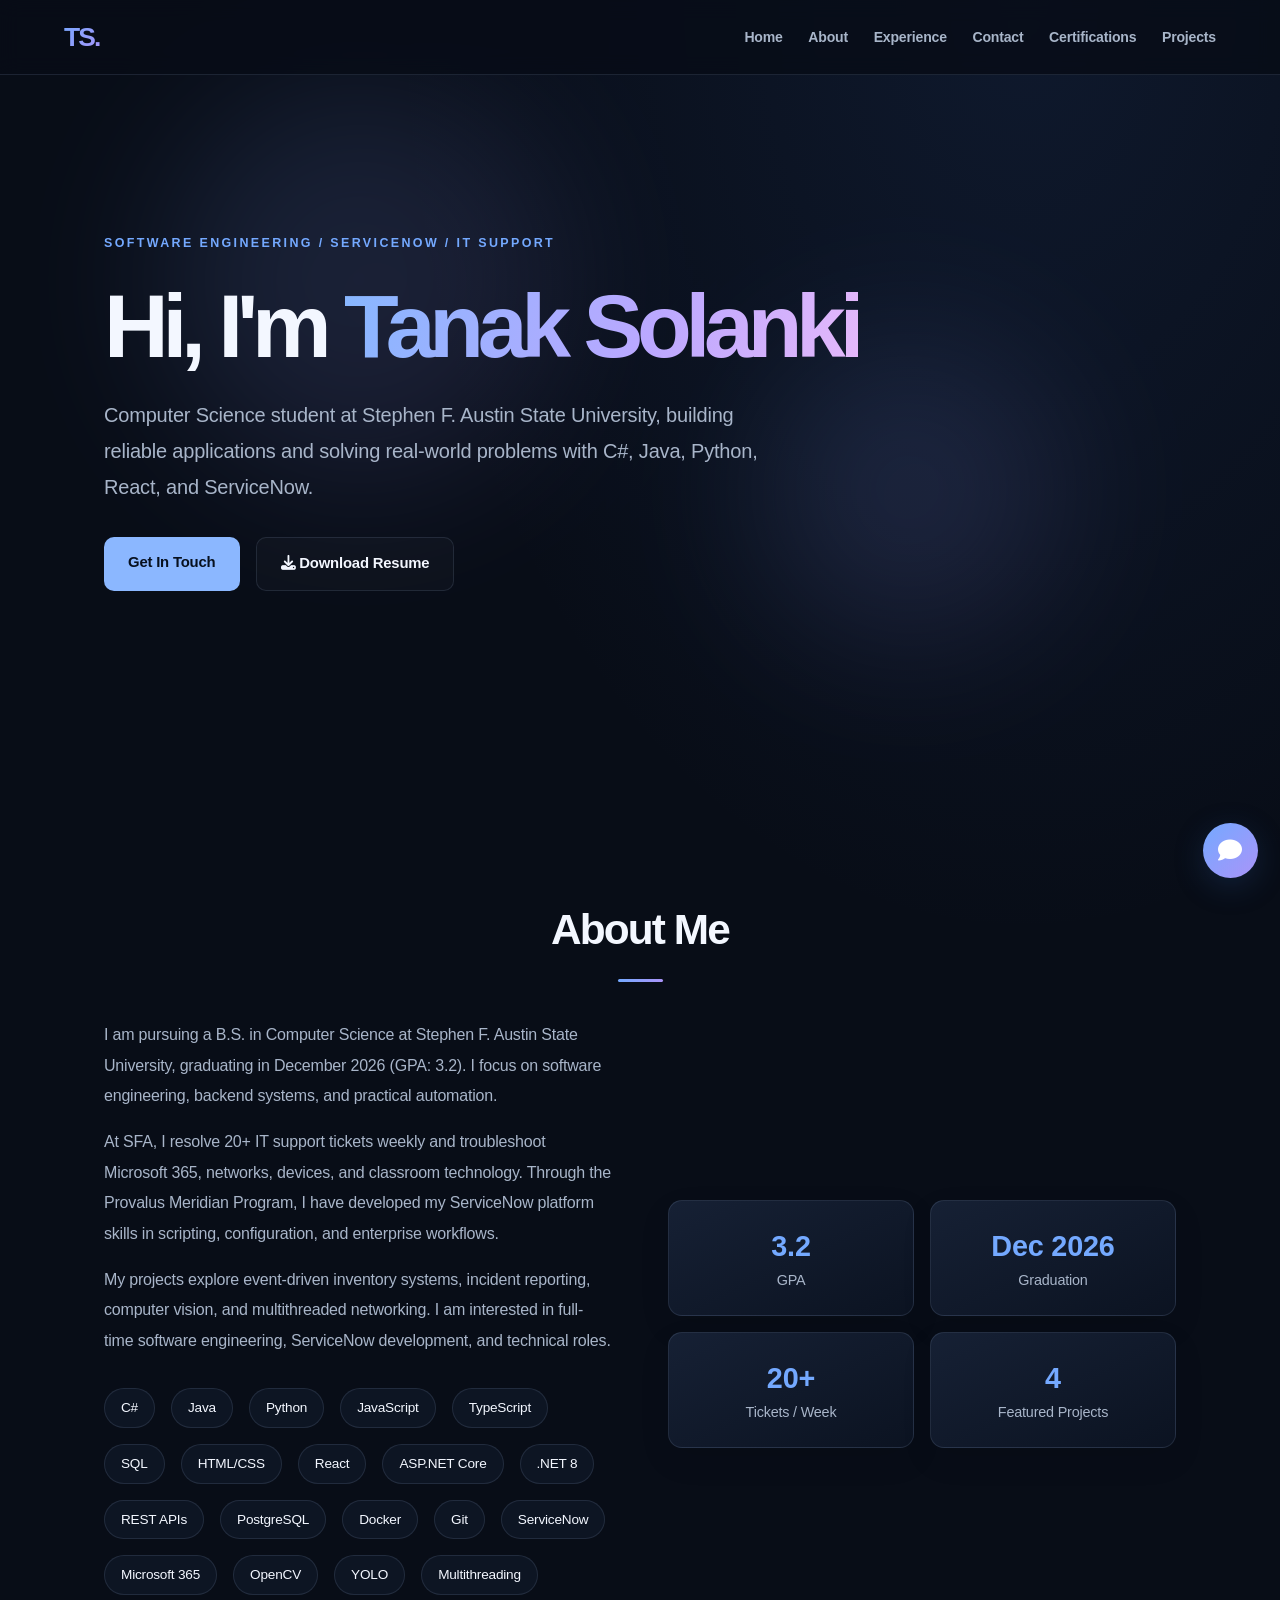
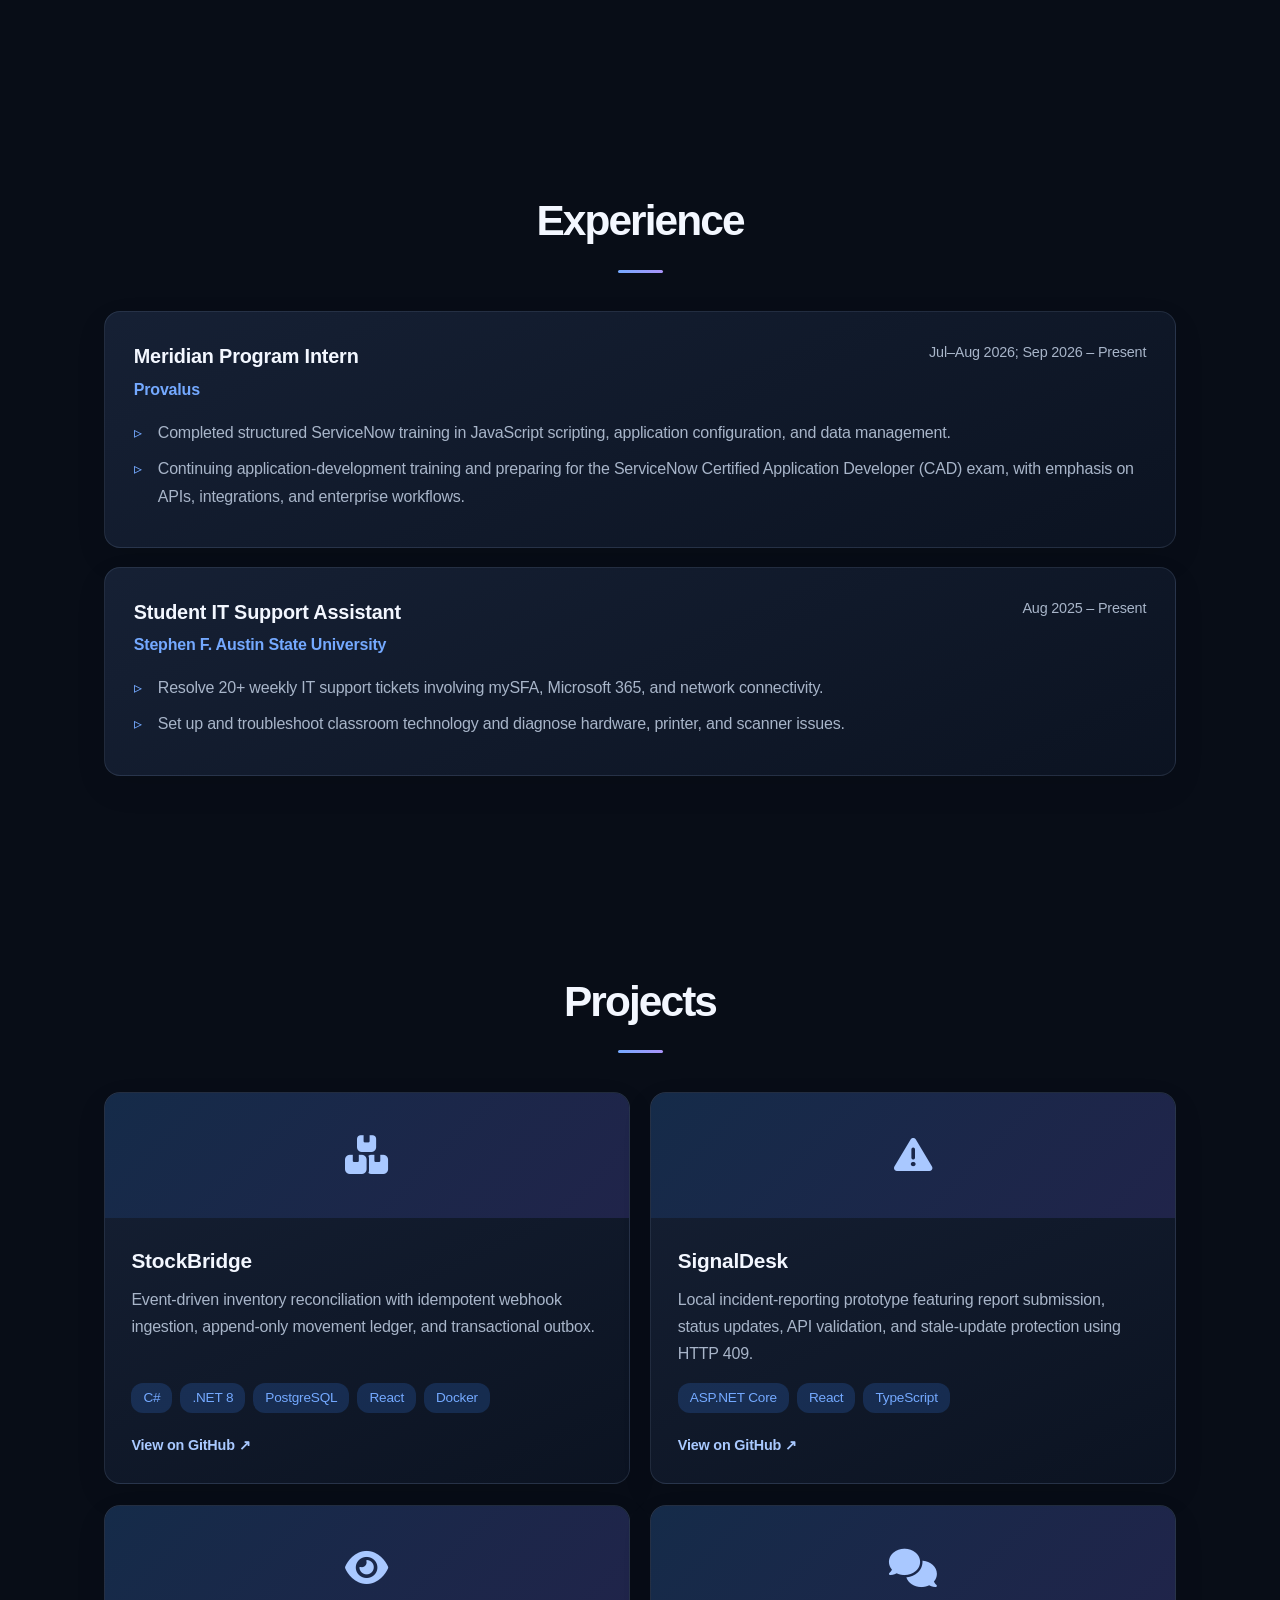
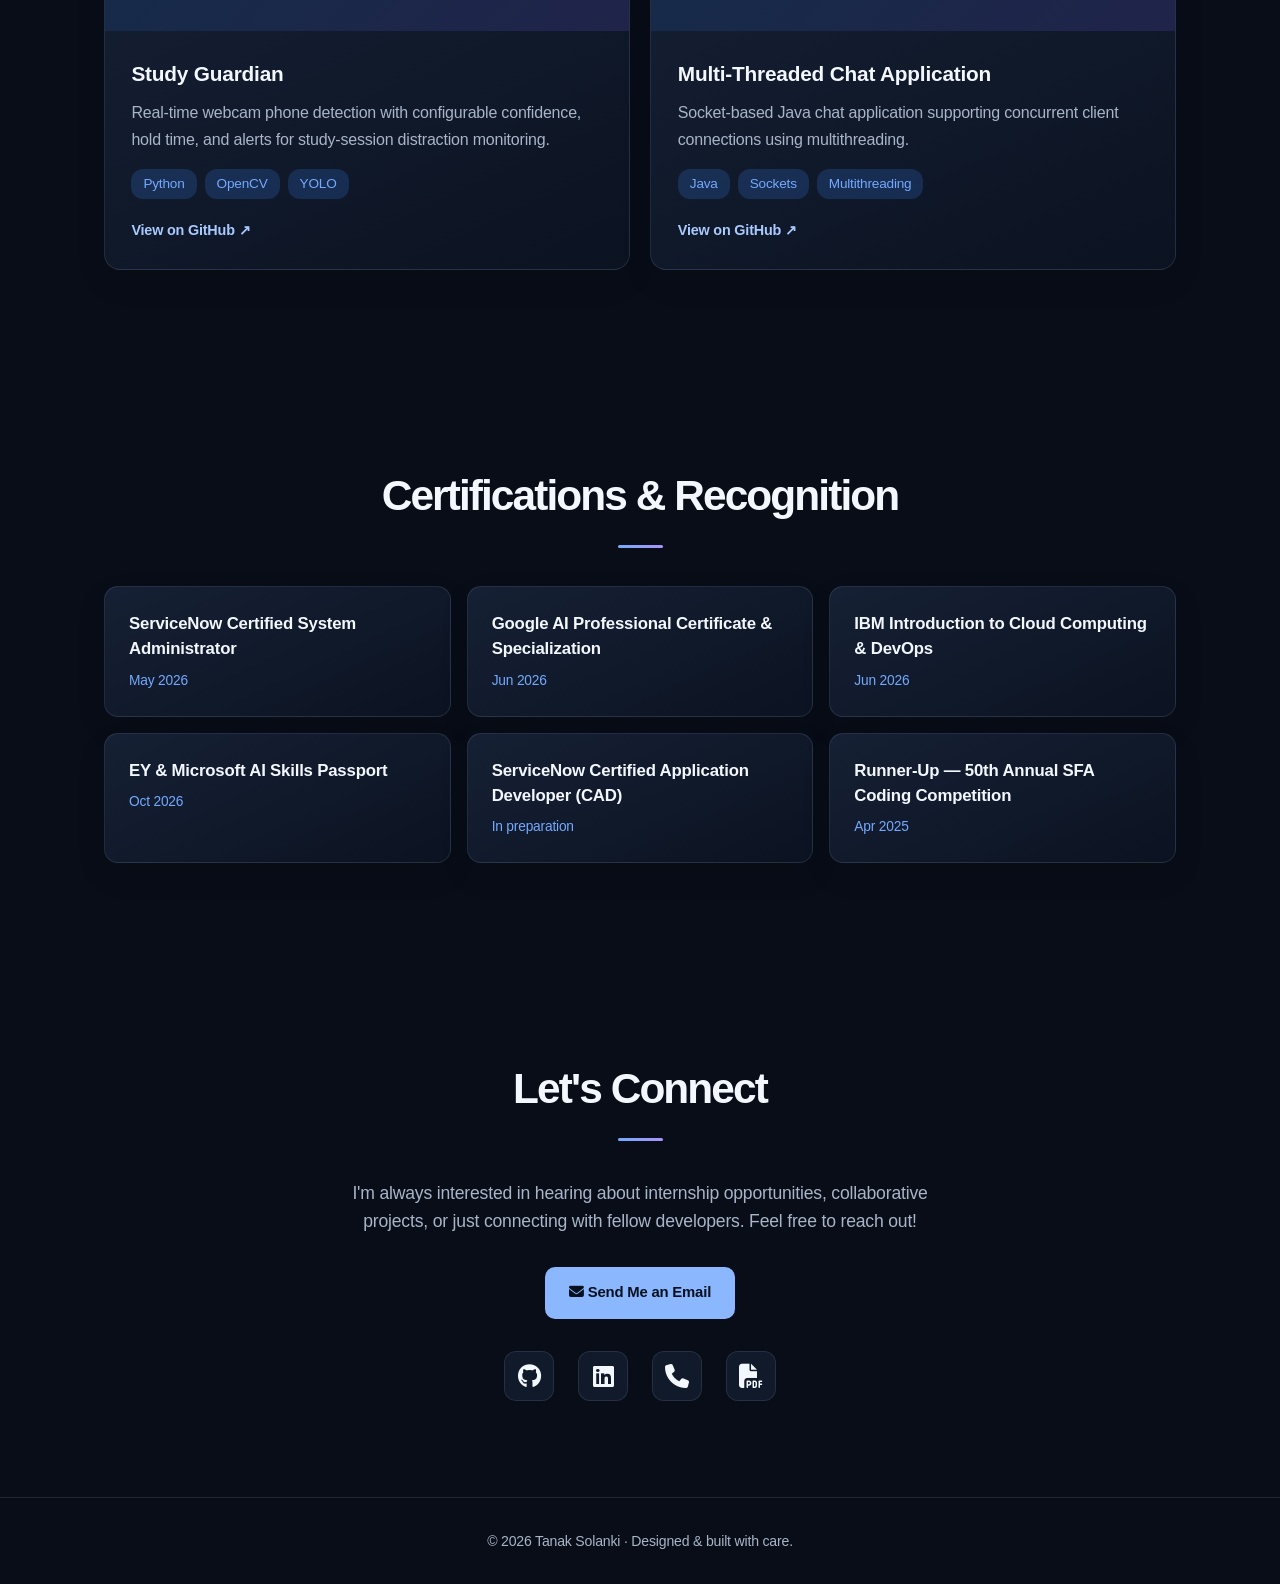
==== commit 30aeb81a: "Fix navigation links by adding Projects link" ====
--- a/index.html
+++ b/index.html
@@ -770,8 +770,8 @@
 <li><a href="#home">Home</a></li>
 <li><a href="#about">About</a></li>
 <li><a href="#experience">Experience</a></li>
+<li><a href="#contact">Contact</a></li><li><a href="#certifications">Certifications</a></li>
 <li><a href="#work">Projects</a></li>
-<li><a href="#contact">Contact</a></li><li><a href="#certifications">Certifications</a></li>
 </ul>
 <button aria-expanded="false" aria-label="Toggle navigation" class="menu-toggle" id="menuToggle">
 <i class="fas fa-bars"></i>
@@ -1045,4 +1045,4 @@
         // Make askQuestion function global for quick action buttons
         window.askQuestion = askQuestion;
     </script>
-</body></html>+</body></html>
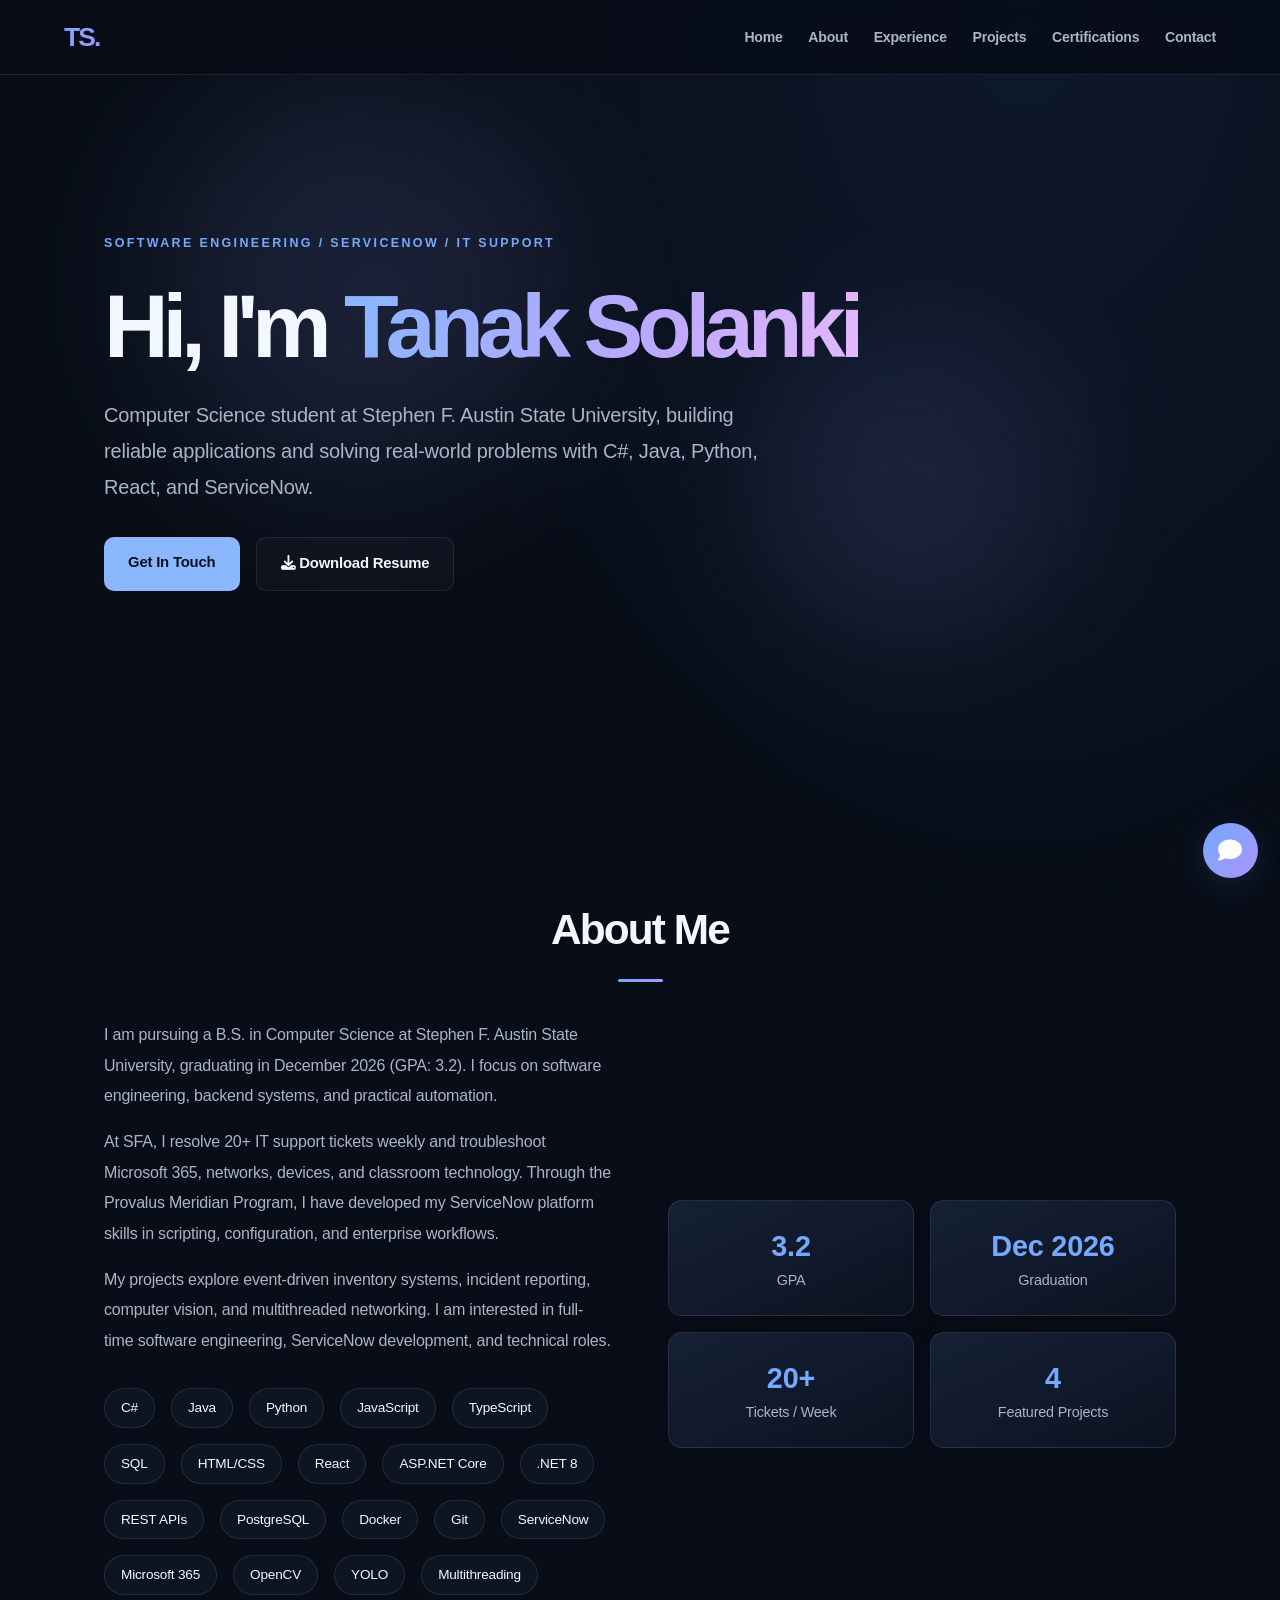
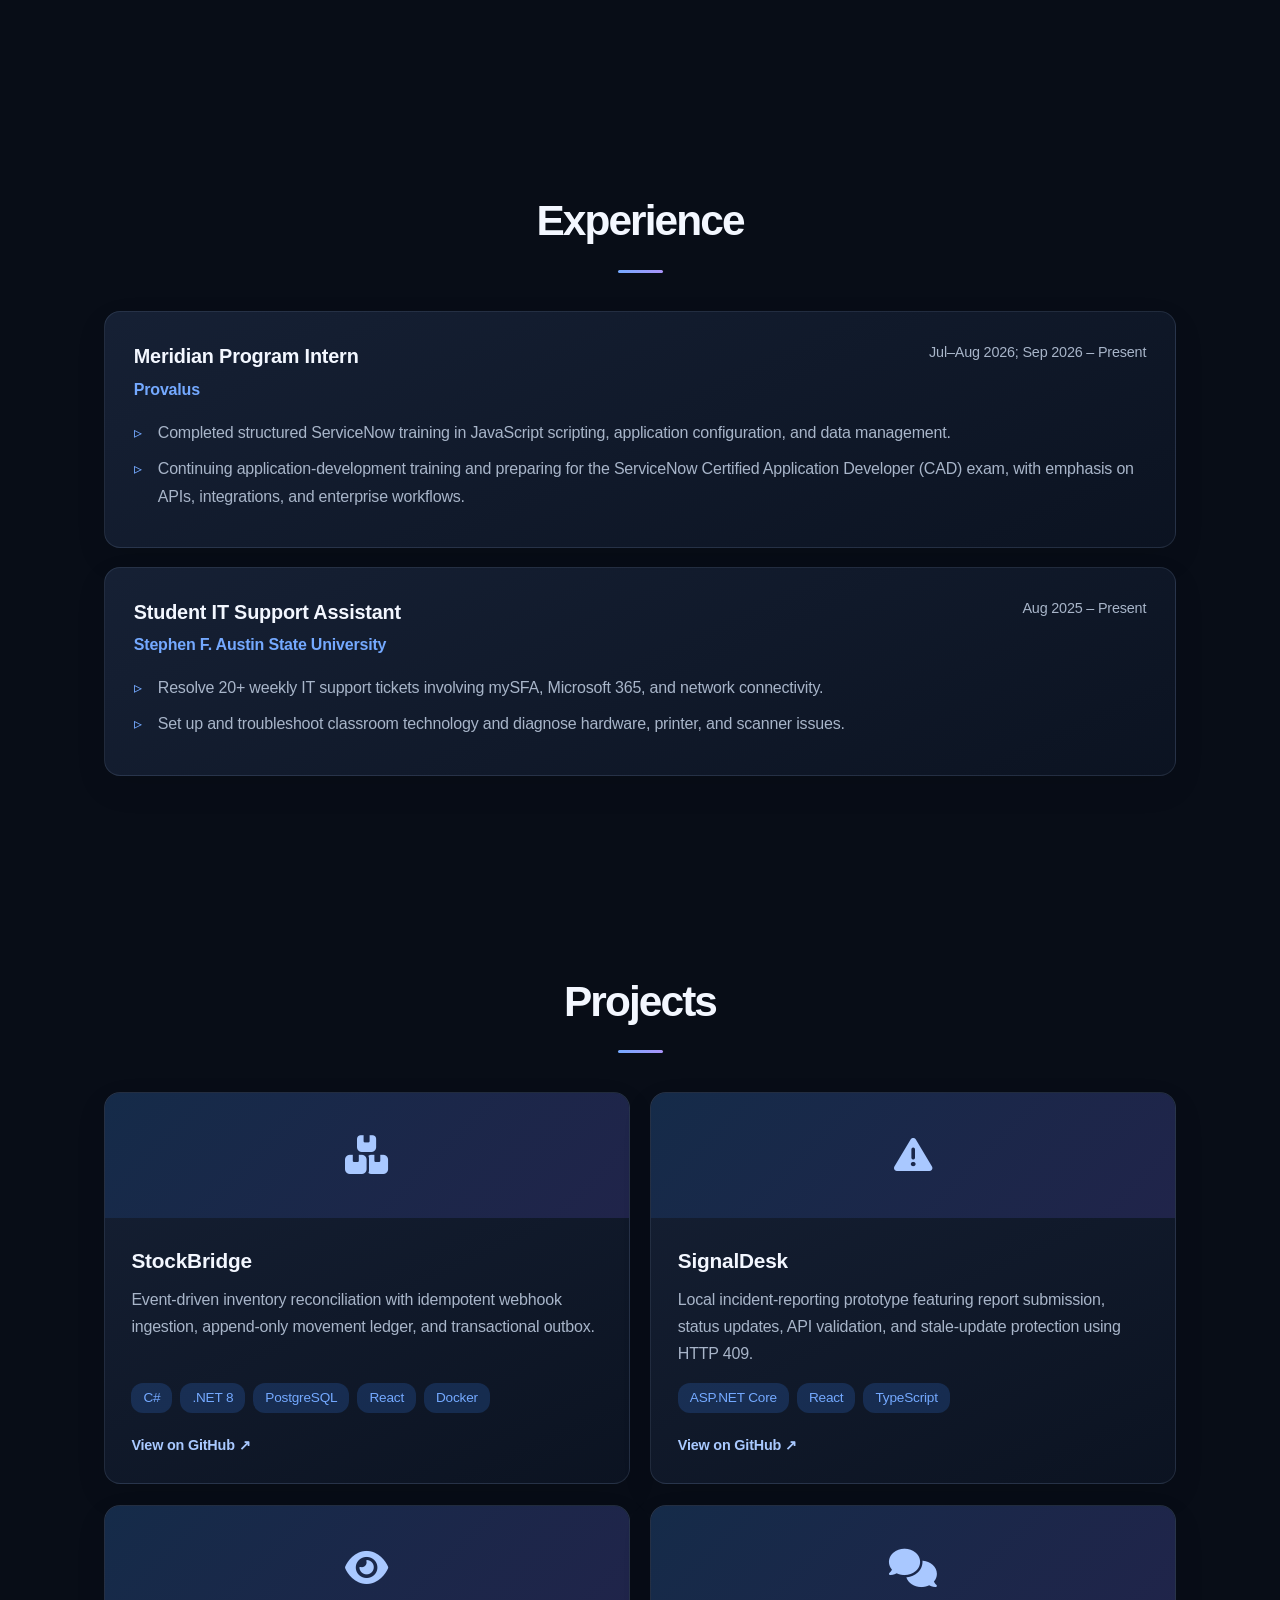
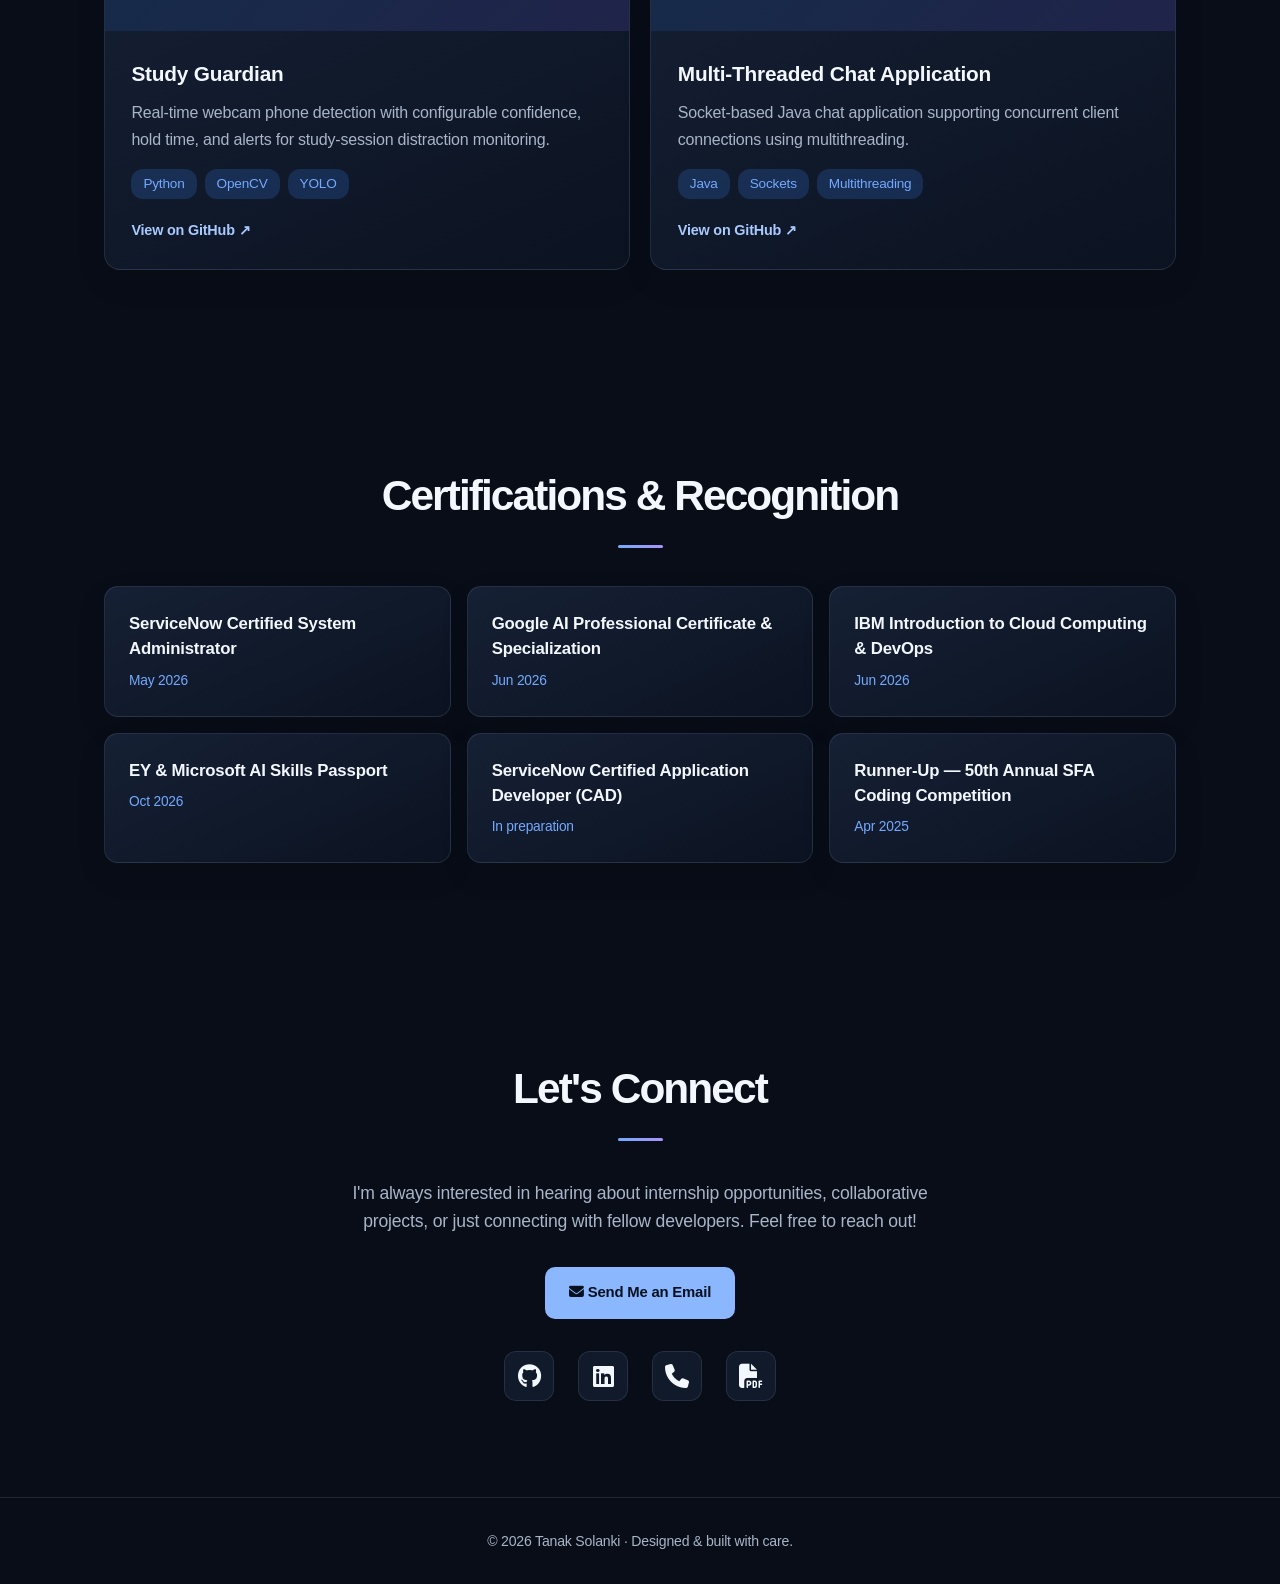
==== commit ea071036: "Reorder navigation links in index.html" ====
--- a/index.html
+++ b/index.html
@@ -770,8 +770,9 @@
 <li><a href="#home">Home</a></li>
 <li><a href="#about">About</a></li>
 <li><a href="#experience">Experience</a></li>
-<li><a href="#contact">Contact</a></li><li><a href="#certifications">Certifications</a></li>
 <li><a href="#work">Projects</a></li>
+<li><a href="#certifications">Certifications</a></li>
+<li><a href="#contact">Contact</a></li>
 </ul>
 <button aria-expanded="false" aria-label="Toggle navigation" class="menu-toggle" id="menuToggle">
 <i class="fas fa-bars"></i>
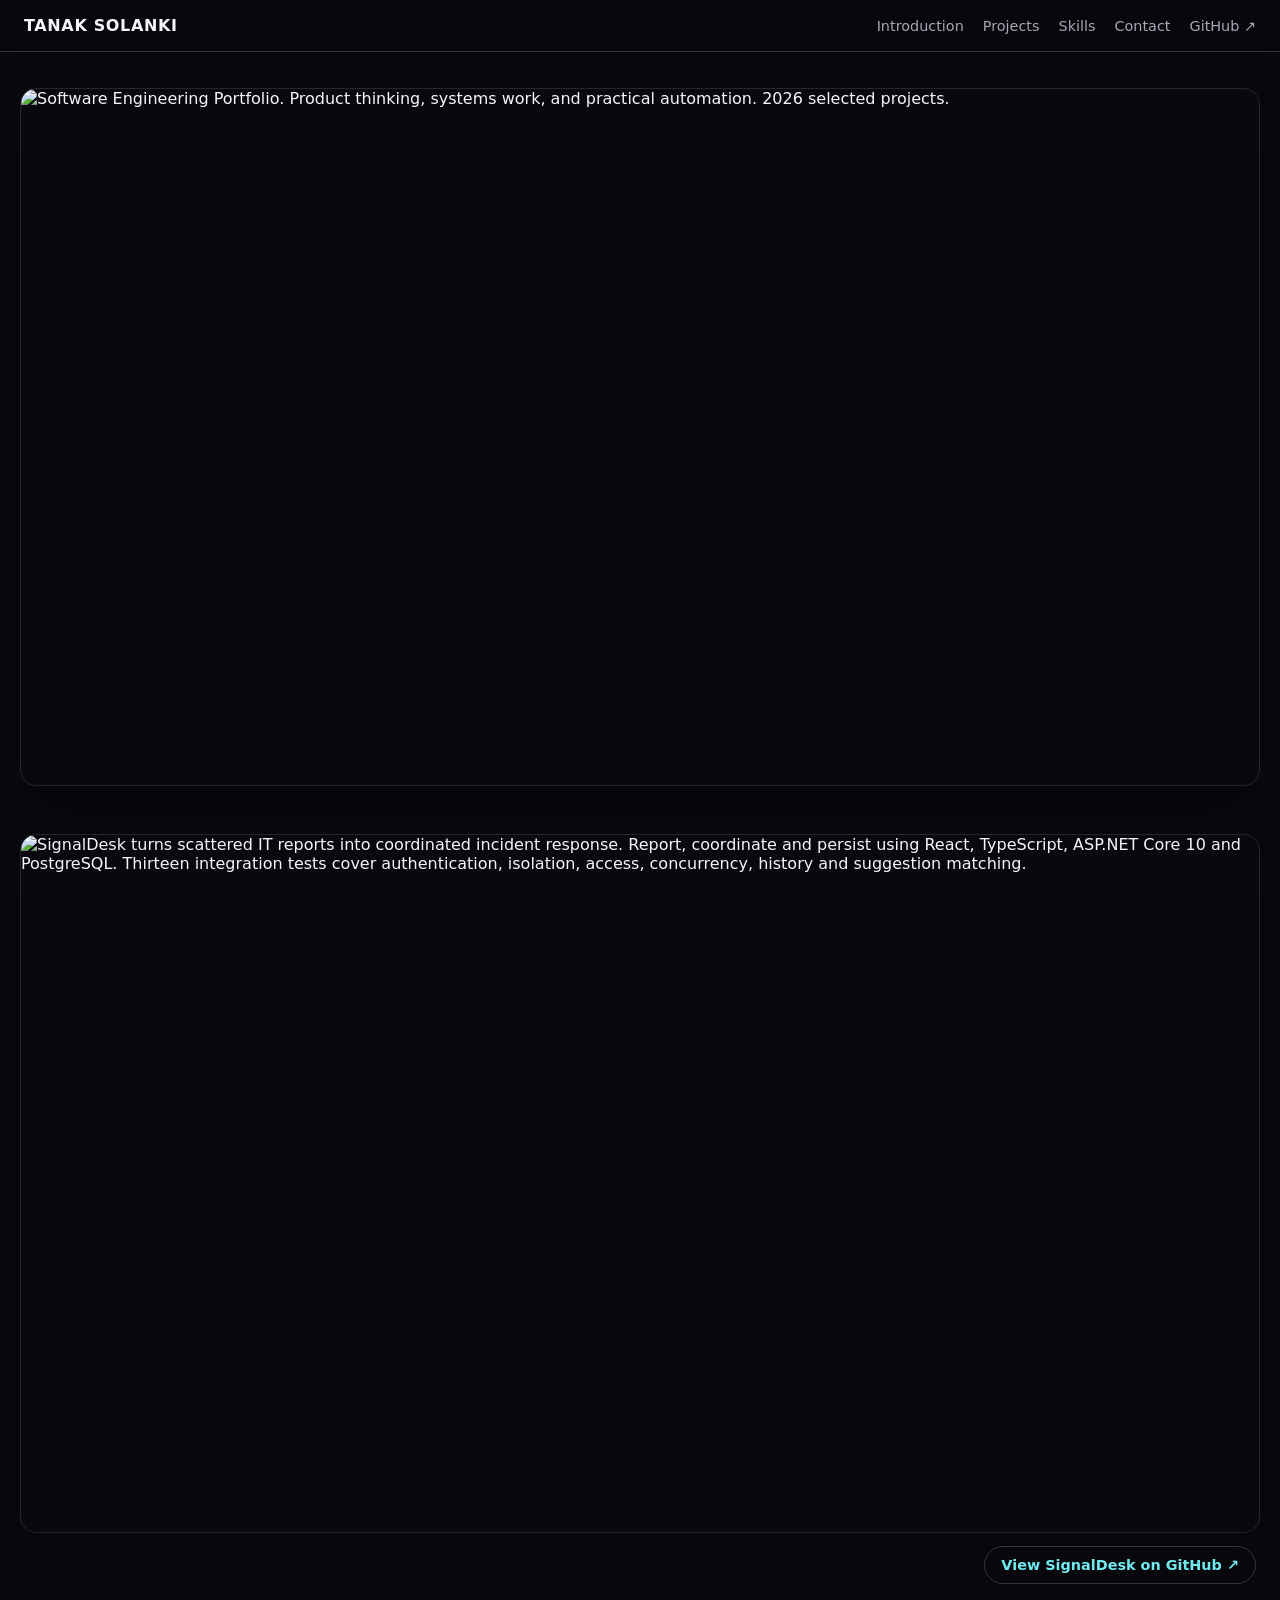
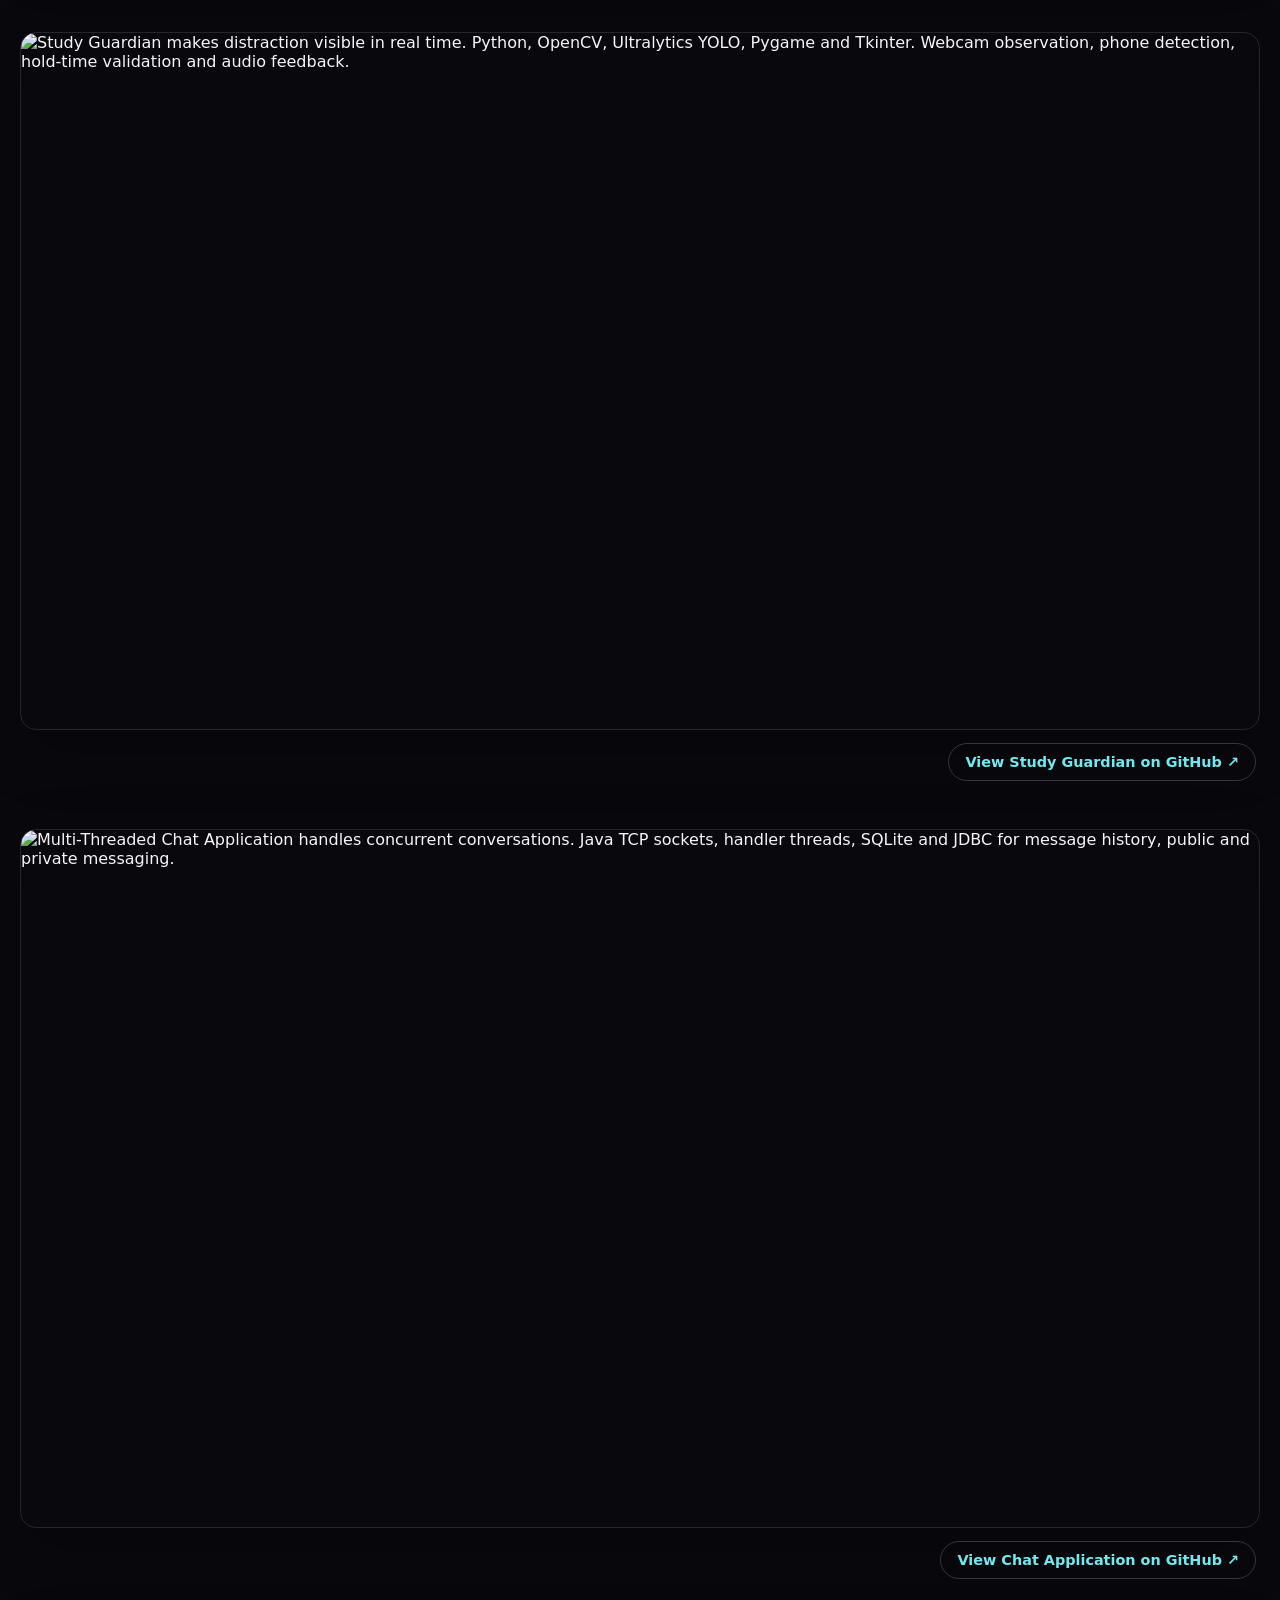
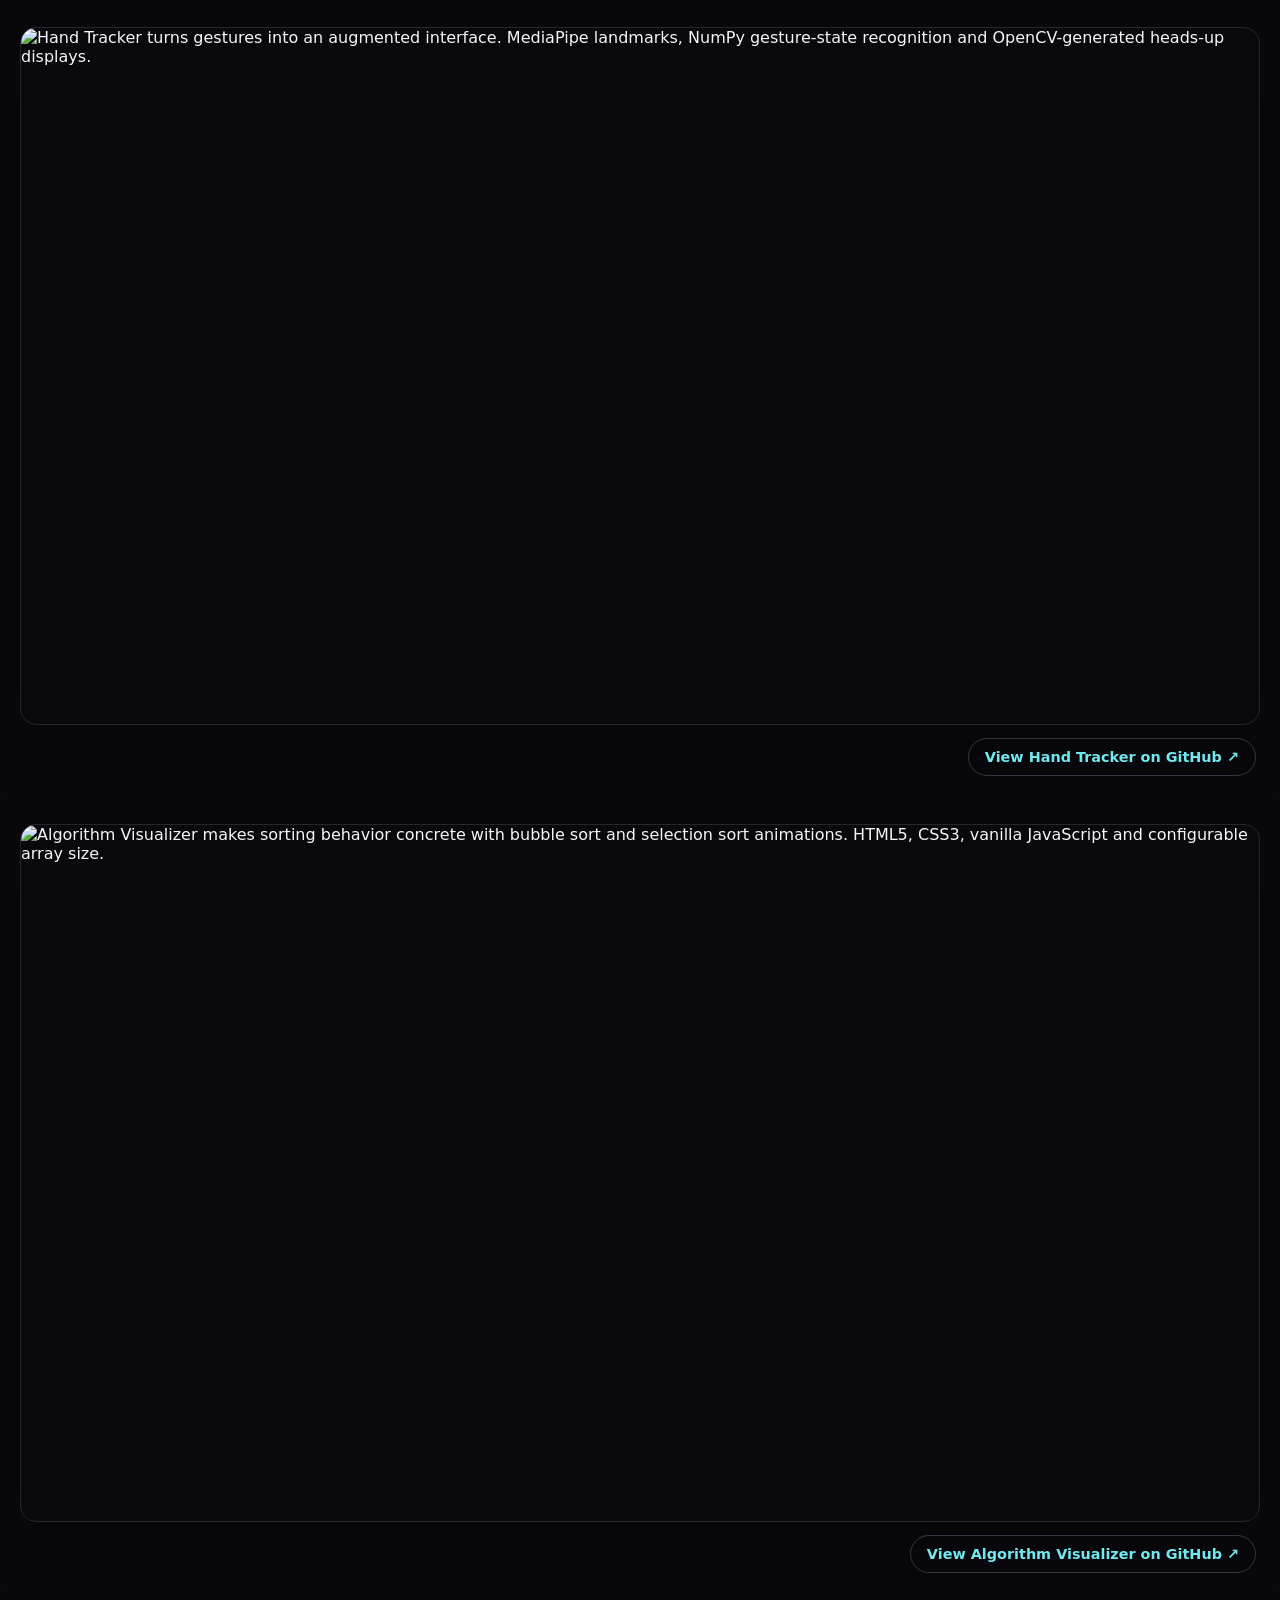
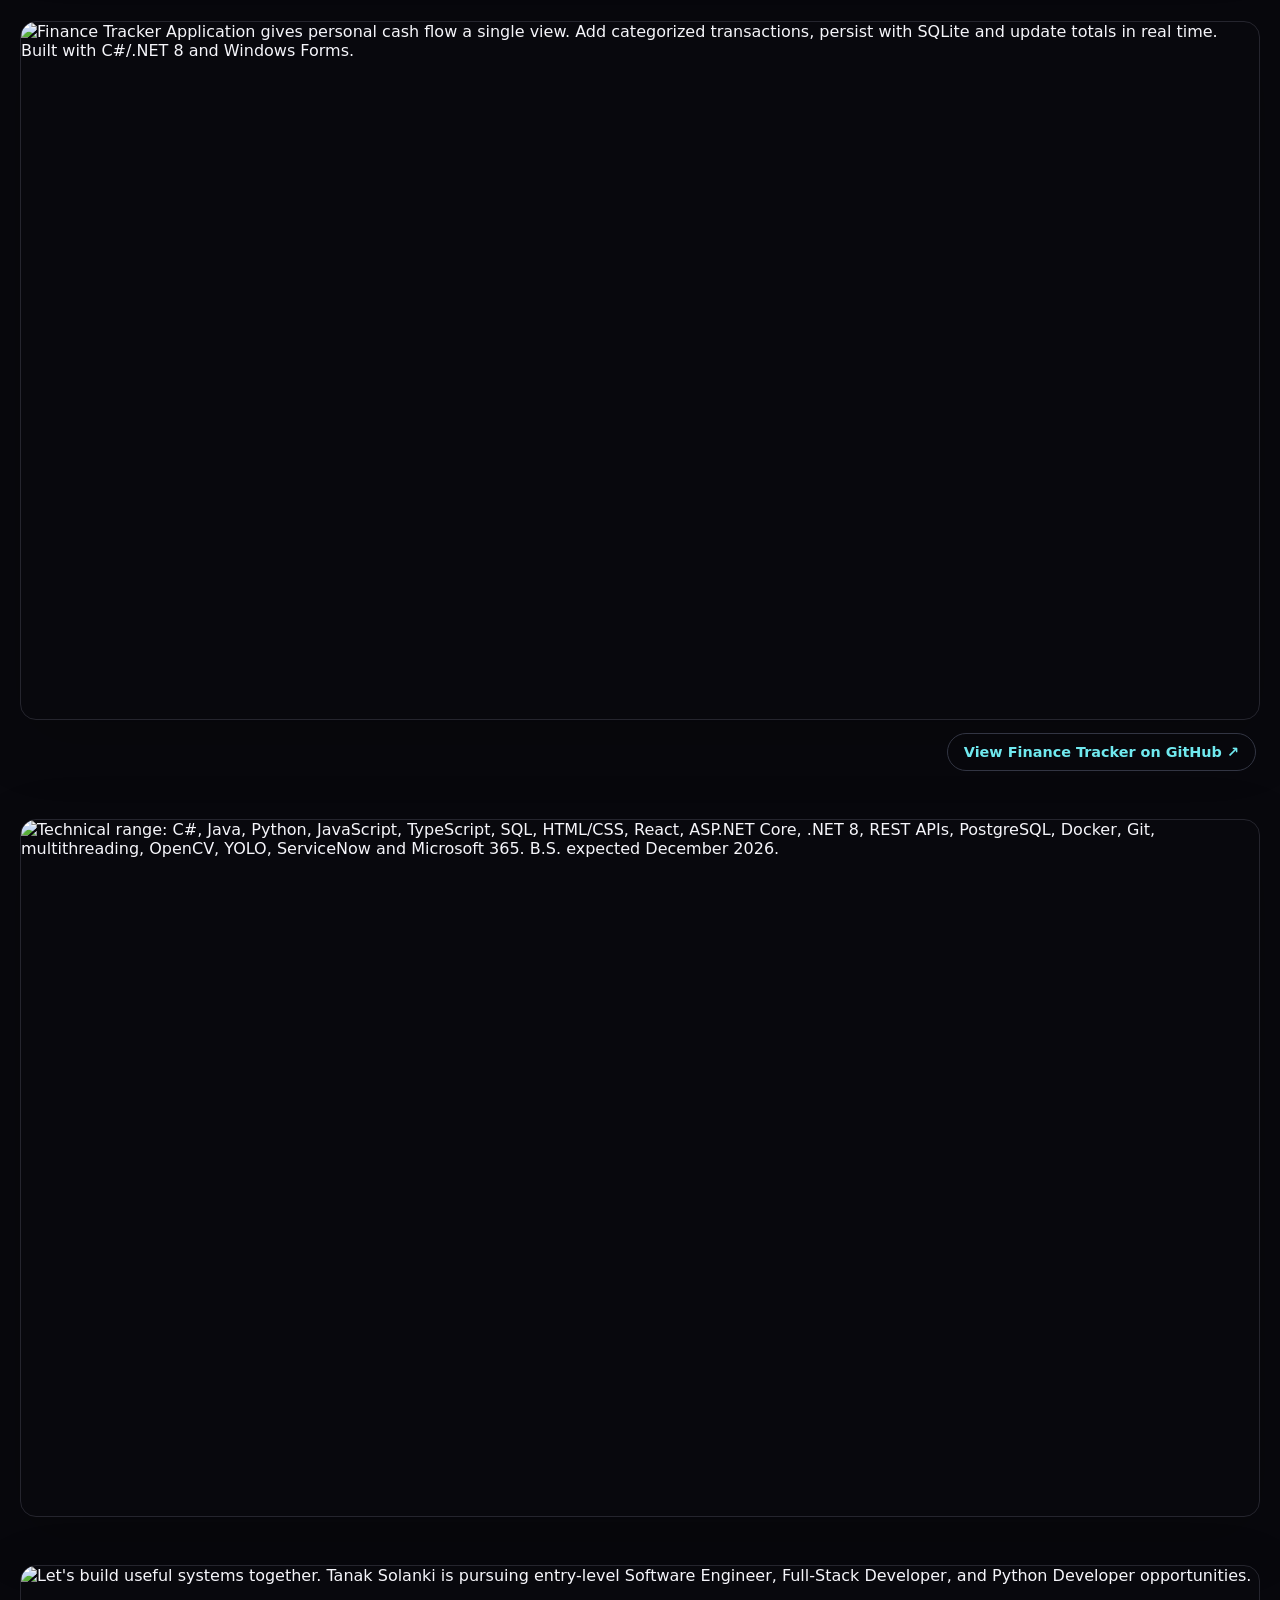
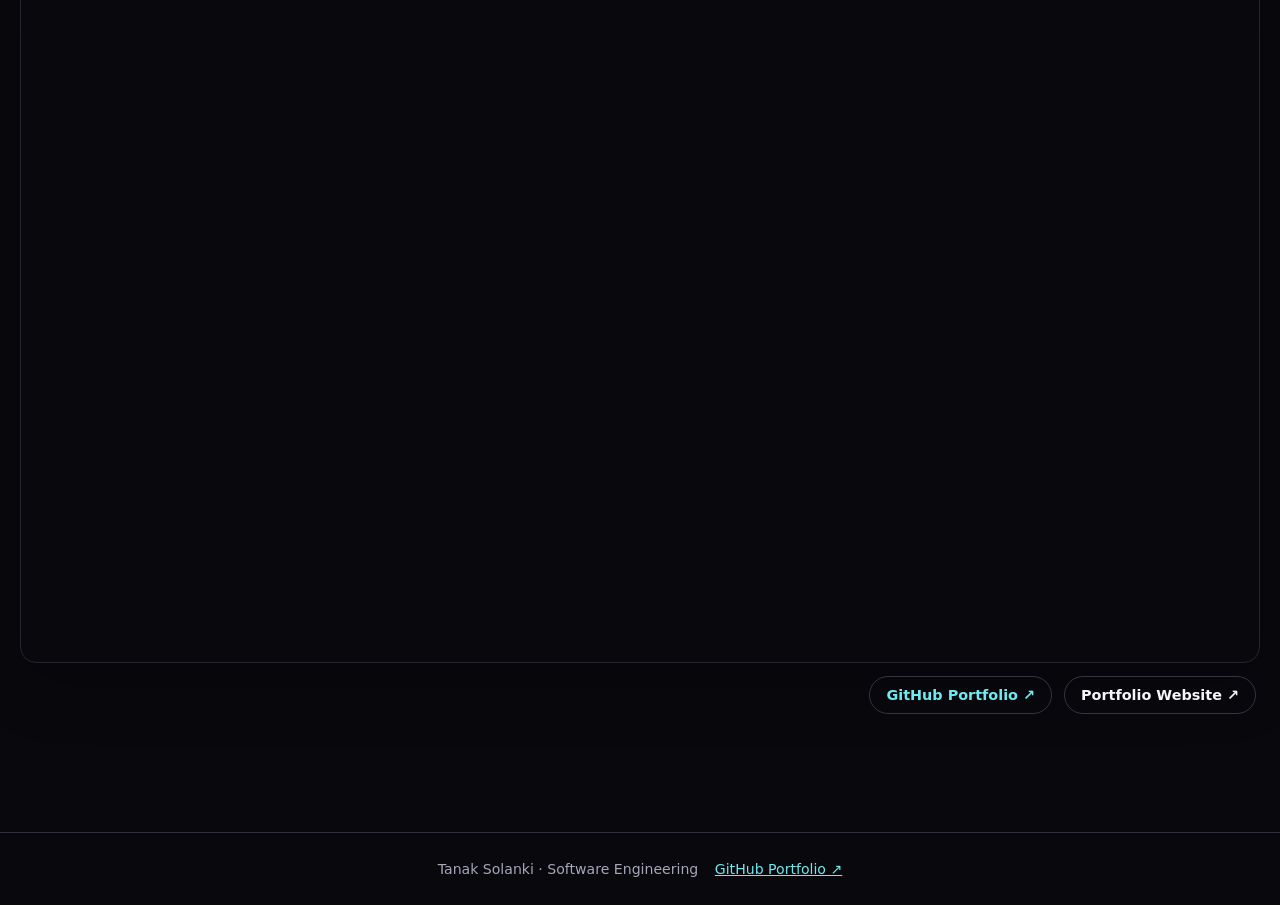
==== commit 8c0ea608: "Add files via upload" ====
--- a/index.html
+++ b/index.html
@@ -1,1049 +1,30 @@
-<html lang="en"><head>
-<meta charset="utf-8"/>
-<meta content="width=device-width, initial-scale=1.0" name="viewport"/>
-<title>Tanak Solanki | Software Engineer &amp; ServiceNow Developer</title>
-<meta content="Portfolio of Tanak Solanki: software engineering, ServiceNow, IT support, and projects in C#, React, Python, and Java." name="description"/>
-<link href="https://cdnjs.cloudflare.com/ajax/libs/font-awesome/6.4.0/css/all.min.css" rel="stylesheet"/>
+<!doctype html>
+<html lang="en">
+<head>
+<meta charset="utf-8"><meta name="viewport" content="width=device-width,initial-scale=1">
+<meta name="theme-color" content="#08080d">
+<meta name="description" content="Tanak Solanki's Software Engineering Portfolio — selected projects in full-stack development, computer vision, networking, and automation.">
+<title>Tanak Solanki — Software Engineering Portfolio</title>
 <style>
-        * {
-            margin: 0;
-            padding: 0;
-            box-sizing: border-box;
-        }
-
-        :root {
-            --bg-dark: #0a0a0a;
-            --bg-card: #111111;
-            --text-primary: #ffffff;
-            --text-secondary: #a0a0a0;
-            --accent: #3b82f6;
-            --accent-hover: #2563eb;
-            --accent-purple: #8b5cf6;
-        }
-
-        body {
-            font-family: -apple-system, BlinkMacSystemFont, 'Segoe UI', Roboto, Oxygen, Ubuntu, Cantarell, sans-serif;
-            background: var(--bg-dark);
-            color: var(--text-primary);
-            line-height: 1.6;
-            overflow-x: hidden;
-        }
-
-        /* Navigation */
-        nav {
-            position: fixed;
-            top: 0;
-            width: 100%;
-            padding: 1.5rem 5%;
-            display: flex;
-            justify-content: space-between;
-            align-items: center;
-            z-index: 1000;
-            background: rgba(10, 10, 10, 0.8);
-            backdrop-filter: blur(10px);
-            border-bottom: 1px solid rgba(255, 255, 255, 0.1);
-        }
-
-        .logo {
-            font-size: 1.5rem;
-            font-weight: 700;
-            background: linear-gradient(135deg, var(--accent), var(--accent-purple));
-            -webkit-background-clip: text;
-            -webkit-text-fill-color: transparent;
-            background-clip: text;
-        }
-
-        .nav-links {
-            display: flex;
-            gap: 2rem;
-            list-style: none;
-        }
-
-        .nav-links a {
-            color: var(--text-secondary);
-            text-decoration: none;
-            transition: color 0.3s;
-            font-size: 0.95rem;
-        }
-
-        .nav-links a:hover {
-            color: var(--text-primary);
-        }
-
-        .menu-toggle {
-            display: none;
-            background: none;
-            border: none;
-            color: var(--text-primary);
-            font-size: 1.5rem;
-            cursor: pointer;
-        }
-
-        /* Hero Section */
-        .hero {
-            min-height: 100vh;
-            display: flex;
-            flex-direction: column;
-            justify-content: center;
-            padding: 0 5%;
-            position: relative;
-            overflow: hidden;
-        }
-
-        .hero-content {
-            max-width: 900px;
-            animation: fadeInUp 1s ease-out;
-        }
-
-        .hero h1 {
-            font-size: clamp(2.5rem, 8vw, 5rem);
-            font-weight: 800;
-            margin-bottom: 1rem;
-            line-height: 1.1;
-        }
-
-        .gradient-text {
-            background: linear-gradient(135deg, #3b82f6, #8b5cf6, #ec4899);
-            -webkit-background-clip: text;
-            -webkit-text-fill-color: transparent;
-            background-clip: text;
-        }
-
-        .hero p {
-            font-size: 1.25rem;
-            color: var(--text-secondary);
-            margin-bottom: 2rem;
-            max-width: 600px;
-        }
-
-        .hero .subtitle {
-            font-size: 1.5rem;
-            color: var(--accent);
-            margin-bottom: 0.5rem;
-            display: flex;
-            align-items: center;
-            gap: 0.5rem;
-        }
-
-        .hero .subtitle i {
-            font-size: 1.8rem;
-        }
-
-        .cta-buttons {
-            display: flex;
-            gap: 1rem;
-            flex-wrap: wrap;
-        }
-
-        .btn {
-            padding: 1rem 2rem;
-            border: none;
-            border-radius: 8px;
-            font-size: 1rem;
-            font-weight: 600;
-            cursor: pointer;
-            transition: all 0.3s;
-            text-decoration: none;
-            display: inline-block;
-        }
-
-        .btn-primary {
-            background: var(--accent);
-            color: white;
-        }
-
-        .btn-primary:hover {
-            background: var(--accent-hover);
-            transform: translateY(-2px);
-        }
-
-        .btn-secondary {
-            background: transparent;
-            color: var(--text-primary);
-            border: 2px solid rgba(255, 255, 255, 0.2);
-        }
-
-        .btn-secondary:hover {
-            border-color: var(--accent);
-            background: rgba(59, 130, 246, 0.1);
-        }
-
-        /* Background Animation */
-        .bg-animation {
-            position: absolute;
-            width: 100%;
-            height: 100%;
-            top: 0;
-            left: 0;
-            z-index: -1;
-            opacity: 0.3;
-        }
-
-        .circle {
-            position: absolute;
-            border-radius: 50%;
-            background: linear-gradient(135deg, var(--accent), var(--accent-purple));
-            filter: blur(80px);
-            animation: float 20s infinite;
-        }
-
-        .circle:nth-child(1) {
-            width: 400px;
-            height: 400px;
-            top: 10%;
-            left: 10%;
-            animation-delay: 0s;
-        }
-
-        .circle:nth-child(2) {
-            width: 300px;
-            height: 300px;
-            bottom: 20%;
-            right: 15%;
-            animation-delay: 5s;
-        }
-
-        /* Sections */
-        section {
-            padding: 5rem 5%;
-            max-width: 1400px;
-            margin: 0 auto;
-        }
-
-        h2 {
-            font-size: 2.5rem;
-            margin-bottom: 3rem;
-            text-align: center;
-        }
-
-        /* About Section */
-        .about-content {
-            display: grid;
-            grid-template-columns: 1fr 1fr;
-            gap: 4rem;
-            align-items: center;
-        }
-
-        .about-text p {
-            color: var(--text-secondary);
-            margin-bottom: 1rem;
-            font-size: 1.1rem;
-        }
-
-        .skills {
-            display: flex;
-            flex-wrap: wrap;
-            gap: 1rem;
-            margin-top: 2rem;
-        }
-
-        .skill-tag {
-            padding: 0.5rem 1rem;
-            background: var(--bg-card);
-            border: 1px solid rgba(255, 255, 255, 0.1);
-            border-radius: 20px;
-            font-size: 0.9rem;
-            transition: all 0.3s;
-        }
-
-        .skill-tag:hover {
-            border-color: var(--accent);
-            transform: translateY(-2px);
-        }
-
-        .about-stats {
-            display: grid;
-            grid-template-columns: repeat(2, 1fr);
-            gap: 1.5rem;
-            margin-top: 2rem;
-        }
-
-        .stat-card {
-            background: var(--bg-card);
-            border: 1px solid rgba(255, 255, 255, 0.1);
-            border-radius: 12px;
-            padding: 1.5rem;
-            text-align: center;
-        }
-
-        .stat-number {
-            font-size: 2rem;
-            font-weight: 700;
-            color: var(--accent);
-        }
-
-        .stat-label {
-            color: var(--text-secondary);
-            font-size: 0.9rem;
-        }
-
-        /* Experience Section */
-        .experience-grid {
-            display: grid;
-            gap: 2rem;
-        }
-
-        .experience-card {
-            background: var(--bg-card);
-            border: 1px solid rgba(255, 255, 255, 0.1);
-            border-radius: 16px;
-            padding: 2rem;
-            transition: all 0.3s;
-        }
-
-        .experience-card:hover {
-            border-color: var(--accent);
-            transform: translateX(8px);
-        }
-
-        .experience-header {
-            display: flex;
-            justify-content: space-between;
-            align-items: start;
-            margin-bottom: 1rem;
-            flex-wrap: wrap;
-            gap: 1rem;
-        }
-
-        .experience-title h3 {
-            font-size: 1.5rem;
-            margin-bottom: 0.25rem;
-        }
-
-        .experience-company {
-            color: var(--accent);
-            font-weight: 600;
-        }
-
-        .experience-date {
-            color: var(--text-secondary);
-            font-size: 0.9rem;
-        }
-
-        .experience-card ul {
-            list-style: none;
-            padding-left: 0;
-        }
-
-        .experience-card li {
-            color: var(--text-secondary);
-            margin-bottom: 0.5rem;
-            padding-left: 1.5rem;
-            position: relative;
-        }
-
-        .experience-card li:before {
-            content: "▹";
-            position: absolute;
-            left: 0;
-            color: var(--accent);
-        }
-
-        /* Projects Section */
-        .projects-grid {
-            display: grid;
-            grid-template-columns: repeat(auto-fit, minmax(350px, 1fr));
-            gap: 2rem;
-        }
-
-        .project-card {
-            background: var(--bg-card);
-            border: 1px solid rgba(255, 255, 255, 0.1);
-            border-radius: 16px;
-            overflow: hidden;
-            transition: transform 0.3s, border-color 0.3s;
-            cursor: pointer;
-        }
-
-        .project-card:hover {
-            transform: translateY(-8px);
-            border-color: var(--accent);
-        }
-
-        .project-image {
-            width: 100%;
-            aspect-ratio: 16/9;
-            background: linear-gradient(135deg, #667eea 0%, #764ba2 100%);
-            display: flex;
-            align-items: center;
-            justify-content: center;
-            font-size: 3rem;
-        }
-
-        .project-content {
-            padding: 1.5rem;
-        }
-
-        .project-content h3 {
-            margin-bottom: 0.5rem;
-            font-size: 1.5rem;
-        }
-
-        .project-content p {
-            color: var(--text-secondary);
-            margin-bottom: 1rem;
-        }
-
-        .project-tags {
-            display: flex;
-            gap: 0.5rem;
-            flex-wrap: wrap;
-        }
-
-        .tag {
-            padding: 0.25rem 0.75rem;
-            background: rgba(59, 130, 246, 0.2);
-            color: var(--accent);
-            border-radius: 12px;
-            font-size: 0.85rem;
-        }
-
-        /* Contact Section */
-        .contact-content {
-            max-width: 600px;
-            margin: 0 auto;
-            text-align: center;
-        }
-
-        .contact-content p {
-            color: var(--text-secondary);
-            margin-bottom: 2rem;
-            font-size: 1.1rem;
-        }
-
-        .social-links {
-            display: flex;
-            justify-content: center;
-            gap: 1.5rem;
-            margin-top: 2rem;
-            flex-wrap: wrap;
-        }
-
-        .social-link {
-            width: 50px;
-            height: 50px;
-            background: var(--bg-card);
-            border: 1px solid rgba(255, 255, 255, 0.1);
-            border-radius: 12px;
-            display: flex;
-            align-items: center;
-            justify-content: center;
-            color: var(--text-primary);
-            text-decoration: none;
-            transition: all 0.3s;
-            font-size: 1.5rem;
-        }
-
-        .social-link:hover {
-            background: var(--accent);
-            border-color: var(--accent);
-            transform: translateY(-4px);
-        }
-
-        /* Chatbot */
-        .chatbot-toggle {
-            position: fixed;
-            bottom: 2rem;
-            right: 2rem;
-            width: 60px;
-            height: 60px;
-            background: linear-gradient(135deg, var(--accent), var(--accent-purple));
-            border: none;
-            border-radius: 50%;
-            color: white;
-            font-size: 1.5rem;
-            cursor: pointer;
-            box-shadow: 0 4px 20px rgba(59, 130, 246, 0.4);
-            transition: transform 0.3s;
-            z-index: 999;
-            display: flex;
-            align-items: center;
-            justify-content: center;
-        }
-
-        .chatbot-toggle:hover {
-            transform: scale(1.1);
-        }
-
-        .chatbot-container {
-            position: fixed;
-            bottom: 6rem;
-            right: 2rem;
-            width: 380px;
-            max-width: calc(100vw - 2rem);
-            height: 550px;
-            background: var(--bg-card);
-            border: 1px solid rgba(255, 255, 255, 0.2);
-            border-radius: 16px;
-            display: none;
-            flex-direction: column;
-            overflow: hidden;
-            box-shadow: 0 8px 32px rgba(0, 0, 0, 0.6);
-            z-index: 998;
-        }
-
-        .chatbot-container.active {
-            display: flex;
-        }
-
-        .chatbot-header {
-            background: linear-gradient(135deg, var(--accent), var(--accent-purple));
-            padding: 1.25rem;
-            display: flex;
-            justify-content: space-between;
-            align-items: center;
-        }
-
-        .chatbot-header h3 {
-            margin: 0;
-            font-size: 1.2rem;
-            color: white;
-            font-weight: 600;
-        }
-
-        .chatbot-close {
-            background: rgba(255, 255, 255, 0.2);
-            border: none;
-            color: white;
-            font-size: 1.8rem;
-            cursor: pointer;
-            padding: 0;
-            width: 32px;
-            height: 32px;
-            border-radius: 50%;
-            display: flex;
-            align-items: center;
-            justify-content: center;
-            transition: background 0.3s;
-            line-height: 1;
-        }
-
-        .chatbot-close:hover {
-            background: rgba(255, 255, 255, 0.3);
-        }
-
-        .chatbot-messages {
-            flex: 1;
-            padding: 1.5rem;
-            overflow-y: auto;
-            display: flex;
-            flex-direction: column;
-            gap: 1rem;
-            background: var(--bg-dark);
-        }
-
-        .chatbot-messages::-webkit-scrollbar {
-            width: 6px;
-        }
-
-        .chatbot-messages::-webkit-scrollbar-track {
-            background: var(--bg-dark);
-        }
-
-        .chatbot-messages::-webkit-scrollbar-thumb {
-            background: var(--accent);
-            border-radius: 3px;
-        }
-
-        .message {
-            padding: 0.875rem 1.125rem;
-            border-radius: 12px;
-            max-width: 85%;
-            animation: slideIn 0.3s ease-out;
-            word-wrap: break-word;
-            white-space: pre-wrap;
-        }
-
-        .message.bot {
-            background: rgba(59, 130, 246, 0.15);
-            align-self: flex-start;
-            color: var(--text-primary);
-            border: 1px solid rgba(59, 130, 246, 0.3);
-        }
-
-        .message.user {
-            background: var(--accent);
-            align-self: flex-end;
-            color: white;
-        }
-
-        .chatbot-input-container {
-            padding: 1rem;
-            border-top: 1px solid rgba(255, 255, 255, 0.1);
-            display: flex;
-            gap: 0.75rem;
-            background: var(--bg-card);
-        }
-
-        .chatbot-input {
-            flex: 1;
-            background: var(--bg-dark);
-            border: 1px solid rgba(255, 255, 255, 0.2);
-            border-radius: 8px;
-            padding: 0.875rem 1rem;
-            color: var(--text-primary);
-            font-size: 0.95rem;
-            font-family: inherit;
-        }
-
-        .chatbot-input:focus {
-            outline: none;
-            border-color: var(--accent);
-        }
-
-        .chatbot-input::placeholder {
-            color: var(--text-secondary);
-        }
-
-        .chatbot-send {
-            background: var(--accent);
-            border: none;
-            border-radius: 8px;
-            color: white;
-            padding: 0.875rem 1.25rem;
-            cursor: pointer;
-            transition: background 0.3s;
-            font-size: 1.1rem;
-            display: flex;
-            align-items: center;
-            justify-content: center;
-        }
-
-        .chatbot-send:hover {
-            background: var(--accent-hover);
-        }
-
-        .chatbot-send:active {
-            transform: scale(0.95);
-        }
-
-        .quick-actions {
-            display: flex;
-            gap: 0.5rem;
-            flex-wrap: wrap;
-            margin-top: 0.75rem;
-        }
-
-        .quick-action {
-            background: var(--bg-dark);
-            border: 1px solid rgba(255, 255, 255, 0.2);
-            border-radius: 20px;
-            padding: 0.5rem 1rem;
-            font-size: 0.85rem;
-            cursor: pointer;
-            transition: all 0.3s;
-            color: var(--text-primary);
-        }
-
-        .quick-action:hover {
-            border-color: var(--accent);
-            background: rgba(59, 130, 246, 0.15);
-            transform: translateY(-2px);
-        }
-
-        /* Footer */
-        footer {
-            padding: 2rem 5%;
-            text-align: center;
-            color: var(--text-secondary);
-            border-top: 1px solid rgba(255, 255, 255, 0.1);
-        }
-
-        /* Animations */
-        @keyframes fadeInUp {
-            from {
-                opacity: 0;
-                transform: translateY(30px);
-            }
-            to {
-                opacity: 1;
-                transform: translateY(0);
-            }
-        }
-
-        @keyframes float {
-            0%, 100% {
-                transform: translate(0, 0);
-            }
-            25% {
-                transform: translate(50px, 50px);
-            }
-            50% {
-                transform: translate(25px, 100px);
-            }
-            75% {
-                transform: translate(-25px, 50px);
-            }
-        }
-
-        @keyframes slideIn {
-            from {
-                opacity: 0;
-                transform: translateY(10px);
-            }
-            to {
-                opacity: 1;
-                transform: translateY(0);
-            }
-        }
-
-        /* Responsive */
-        @media (max-width: 768px) {
-            nav {
-                padding: 1rem 5%;
-            }
-
-            .menu-toggle {
-                display: block;
-            }
-
-            .nav-links {
-                position: fixed;
-                top: 70px;
-                right: -100%;
-                flex-direction: column;
-                background: rgba(10, 10, 10, 0.98);
-                backdrop-filter: blur(10px);
-                width: 70%;
-                padding: 2rem;
-                border-left: 1px solid rgba(255, 255, 255, 0.1);
-                transition: right 0.3s;
-            }
-
-            .nav-links.active {
-                right: 0;
-            }
-
-            .about-content {
-                grid-template-columns: 1fr;
-            }
-
-            .projects-grid {
-                grid-template-columns: 1fr;
-            }
-
-            .cta-buttons {
-                flex-direction: column;
-            }
-
-            .btn {
-                width: 100%;
-                text-align: center;
-            }
-
-            .chatbot-container {
-                width: calc(100vw - 2rem);
-                right: 1rem;
-            }
-
-            .chatbot-toggle {
-                right: 1rem;
-            }
-        }
-    
-html{scroll-behavior:smooth}section{scroll-margin-top:85px}.cert-grid{display:grid;grid-template-columns:repeat(auto-fit,minmax(260px,1fr));gap:1rem}.cert-card{background:var(--bg-card);border:1px solid rgba(255,255,255,.12);border-radius:14px;padding:1.5rem}.cert-card h3{font-size:1.05rem;margin-bottom:.5rem}.cert-card p{color:var(--accent)}.project-card{cursor:default}.project-image{font-size:2.5rem}.nav-links a:focus-visible,.btn:focus-visible,button:focus-visible{outline:3px solid var(--accent);outline-offset:3px}@media(max-width:768px){.hero{padding-top:100px}.projects-grid{grid-template-columns:minmax(0,1fr)}.chatbot-container{bottom:5.5rem;height:min(550px,calc(100dvh - 7rem))}}@media(prefers-reduced-motion:reduce){*,*::before,*::after{animation-duration:.01ms!important;transition-duration:.01ms!important;scroll-behavior:auto!important}}
-.project-github-link{display:inline-block;margin-top:1rem;color:#93c5fd;text-decoration:none;font-weight:600}.project-github-link:hover,.project-github-link:focus-visible{text-decoration:underline;color:white}
+:root{color-scheme:dark;--bg:#08080d;--surface:#12121b;--ink:#f5f5fa;--muted:#a6a7b7;--line:#30303b;--accent:#70e9ef}
+*{box-sizing:border-box}html{scroll-behavior:smooth;scroll-padding-top:82px}body{margin:0;background:var(--bg);color:var(--ink);font-family:Inter,ui-sans-serif,system-ui,-apple-system,BlinkMacSystemFont,"Segoe UI",sans-serif}a{color:var(--accent)}a:focus-visible{outline:3px solid var(--accent);outline-offset:4px}header{position:sticky;top:0;z-index:10;background:rgba(8,8,13,.92);backdrop-filter:blur(16px);border-bottom:1px solid var(--line)}.nav{max-width:1280px;padding:16px 24px;margin:auto;display:flex;gap:22px;align-items:center;justify-content:space-between}.brand{font-weight:760;letter-spacing:.04em;color:var(--ink);text-decoration:none;white-space:nowrap}.navlinks{display:flex;align-items:center;gap:19px;flex-wrap:wrap}.navlinks a{text-decoration:none;color:var(--muted);font-size:.9rem}.navlinks a:hover,.navlinks a:focus{color:var(--accent)}main{width:min(1280px,100%);margin:auto;padding:36px 20px 70px}.slide{margin:0 0 48px;scroll-margin-top:94px}.frame{background:#08080d;border:1px solid #25252e;border-radius:16px;overflow:hidden;box-shadow:0 20px 65px rgba(0,0,0,.18)}.frame img{display:block;width:100%;height:auto;aspect-ratio:16/9;object-fit:contain}.actions{display:flex;align-items:center;justify-content:flex-end;gap:12px;padding:13px 4px 0}.actions a{display:inline-flex;align-items:center;gap:8px;border:1px solid #323543;border-radius:999px;padding:10px 16px;text-decoration:none;font-size:.9rem;font-weight:650;transition:background .2s,border-color .2s}.actions a:hover{background:#17292c;border-color:var(--accent)}.actions .secondary{color:var(--ink)}.skip{position:absolute;left:-9999px;top:6px}.skip:focus{left:10px;background:#fff;color:#111;padding:8px;z-index:20}footer{border-top:1px solid var(--line);padding:28px 24px;text-align:center;color:var(--muted);font-size:.88rem}footer a{margin-left:12px} @media(max-width:670px){.nav{align-items:flex-start;flex-direction:column;gap:11px;padding:14px 16px}.navlinks{gap:13px}.navlinks a{font-size:.78rem}main{padding:18px 8px 50px}.slide{margin-bottom:34px}.frame{border-radius:8px}.actions{padding-right:7px}.actions a{font-size:.82rem;padding:9px 13px}html{scroll-padding-top:126px}}
+@media(prefers-reduced-motion:reduce){html{scroll-behavior:auto}.actions a{transition:none}}
 </style>
-<style>
-/* Portfolio refresh: refined visual system and subtle motion */
-:root{--bg-dark:#080d17;--bg-card:#111a2a;--text-primary:#f3f7ff;--text-secondary:#a8b5c9;--accent:#74a9ff;--accent-hover:#4e90fa;--accent-purple:#aa94f9;--line:rgba(183,204,242,.12)}
-html{scroll-behavior:smooth;scroll-padding-top:90px}body{background:radial-gradient(ellipse 70% 28% at 80% 0%,rgba(56,98,180,.14),transparent 70%),var(--bg-dark);letter-spacing:-.012em}
-::selection{background:#416caa;color:#fff}a,button{ -webkit-tap-highlight-color:transparent}a:focus-visible,button:focus-visible,input:focus-visible{outline:2px solid #a7c6ff;outline-offset:4px}
-nav{padding:1rem clamp(1.25rem,5vw,5rem);background:rgba(8,13,23,.84);border-bottom:1px solid var(--line);transition:background .25s,box-shadow .25s}nav.scrolled{background:rgba(8,13,23,.96);box-shadow:0 8px 32px rgba(0,0,0,.14)}.logo{font-size:1.65rem;letter-spacing:-.07em}.nav-links{gap:clamp(.75rem,2vw,2rem)}.nav-links a{font-size:.88rem;font-weight:550;position:relative;white-space:nowrap}.nav-links a:after{content:'';position:absolute;left:0;right:100%;bottom:-7px;height:2px;background:var(--accent);transition:right .25s}.nav-links a:hover:after,.nav-links a[aria-current="true"]:after{right:0}
-section{max-width:1200px;padding:6rem clamp(1.25rem,5vw,5rem)}section h2{font-size:clamp(1.9rem,4vw,2.65rem);letter-spacing:-.045em;margin-bottom:2.4rem}section h2:after{content:'';display:block;width:45px;height:3px;margin:15px auto 0;border-radius:4px;background:linear-gradient(90deg,var(--accent),var(--accent-purple))}
-.hero{min-height:min(800px,100svh);padding-top:110px;padding-bottom:85px;max-width:1200px}.hero-content{max-width:850px}.hero h1{font-size:clamp(3.1rem,7vw,6.1rem);letter-spacing:-.07em;line-height:1.08;margin-bottom:1.4rem}.hero .subtitle{font-size:.78rem;letter-spacing:.19em;font-weight:700;text-transform:uppercase;margin-bottom:1.5rem}.hero p:not(.subtitle){font-size:clamp(1.04rem,2vw,1.25rem);line-height:1.8;max-width:680px}.gradient-text{background:linear-gradient(105deg,#87b7ff,#bba8ff 60%,#e5b8fa);-webkit-background-clip:text;background-clip:text}.circle{opacity:.45;animation:ambientFloat 24s ease-in-out infinite alternate}.circle:nth-child(2){animation-delay:-12s}
-.btn{border-radius:10px;padding:.86rem 1.5rem;font-size:.93rem;transition:transform .22s ease,background .22s ease,border-color .22s ease,box-shadow .22s ease}.btn-primary{color:#07101e;background:#8bb7ff}.btn-primary:hover{background:#b1cfff;box-shadow:0 8px 28px rgba(91,151,244,.18)}.btn-secondary{border:1px solid var(--line);background:rgba(255,255,255,.025)}.btn:hover{transform:translateY(-3px)}
-.about-content{gap:3.5rem}.about-text p{font-size:1rem;line-height:1.9}.skill-tag,.tag{transition:background .2s,border-color .2s,transform .2s}.skill-tag{font-size:.85rem;background:rgba(116,169,255,.055);border-color:var(--line)}.skill-tag:hover{background:rgba(116,169,255,.1)}.about-stats{gap:1rem}.stat-card,.experience-card,.project-card,.cert-card{background:linear-gradient(155deg,rgba(23,34,54,.95),rgba(12,20,34,.95));border:1px solid var(--line);box-shadow:0 12px 32px rgba(0,0,0,.08)}.stat-card{padding:1.4rem;border-radius:14px}.stat-number{font-size:1.8rem}.experience-grid{gap:1.15rem}.experience-card{padding:1.8rem;border-radius:16px}.experience-card:hover{transform:translateY(-3px);border-color:rgba(116,169,255,.32)}.experience-title h3{font-size:1.24rem}.experience-card li{line-height:1.75}
-.projects-grid{grid-template-columns:repeat(2,minmax(0,1fr));gap:1.3rem}.project-card{display:flex;flex-direction:column;border-radius:16px;overflow:hidden;transition:transform .3s cubic-bezier(.2,.8,.2,1),border-color .3s,box-shadow .3s}.project-card:hover{transform:translateY(-5px);border-color:rgba(116,169,255,.4);box-shadow:0 18px 48px rgba(0,0,0,.22)}.project-image{aspect-ratio:auto;height:125px;font-size:2.4rem;background:linear-gradient(135deg,#152b49,#20244a)!important;color:#a9c8ff}.project-content{display:flex;flex-direction:column;flex:1;padding:1.65rem}.project-content h3{font-size:1.3rem}.project-content p{line-height:1.7}.project-tags{margin-top:auto}.project-github-link{display:inline-flex;align-self:flex-start;margin-top:1.3rem;color:#a9c9ff;text-decoration:none;font-weight:650;font-size:.9rem}.project-github-link:hover{text-decoration:underline;text-underline-offset:4px}
-.cert-grid{grid-template-columns:repeat(3,minmax(0,1fr));gap:1rem}.cert-card{transition:transform .25s,border-color .25s}.cert-card:hover{transform:translateY(-3px);border-color:rgba(116,169,255,.3)}.cert-card h3{line-height:1.5}.cert-card p{font-size:.86rem}.social-link{border-color:var(--line);border-radius:12px}.social-link:hover{background:#2b4d81}.chatbot-toggle{width:55px;height:55px;bottom:1.4rem;right:1.4rem;box-shadow:0 8px 30px rgba(41,82,148,.28)}.chatbot-container{bottom:5.7rem;right:1.4rem;border-color:var(--line)}footer{font-size:.88rem}
-.reveal{opacity:0;transform:translateY(20px);transition:opacity .65s ease,transform .65s cubic-bezier(.2,.75,.2,1)}.reveal.is-visible{opacity:1;transform:none}@keyframes ambientFloat{from{transform:translate(-10px,0)}to{transform:translate(24px,25px)}}
-@media(max-width:900px){.cert-grid{grid-template-columns:repeat(2,minmax(0,1fr))}.nav-links{gap:1rem}}
-@media(max-width:768px){nav{padding:1rem 5%}.nav-links{top:65px;width:min(320px,85%);border-radius:0 0 0 16px;box-shadow:0 18px 35px rgba(0,0,0,.25);gap:1.3rem}.hero{min-height:85svh;padding-top:115px}.hero .subtitle{font-size:.7rem;letter-spacing:.1em}.projects-grid,.cert-grid{grid-template-columns:1fr}.about-content{gap:2rem}.project-image{height:105px}.experience-card{padding:1.35rem}section{padding-top:4.4rem;padding-bottom:4.4rem}}
-@media(max-width:430px){.about-stats{grid-template-columns:repeat(2,minmax(0,1fr))}.stat-card{padding:1rem}.stat-number{font-size:1.5rem}.hero h1{font-size:clamp(2.7rem,12vw,3.5rem)}}
-@media(prefers-reduced-motion:reduce){html{scroll-behavior:auto}.reveal{opacity:1;transform:none;transition:none}.circle{animation:none}*,*::before,*::after{animation-duration:.01ms!important;transition-duration:.01ms!important}}
-</style></head>
+</head>
 <body>
-<!-- Navigation -->
-<nav aria-label="Main navigation">
-<div class="logo">TS.</div>
-<ul class="nav-links" id="navLinks">
-<li><a href="#home">Home</a></li>
-<li><a href="#about">About</a></li>
-<li><a href="#experience">Experience</a></li>
-<li><a href="#work">Projects</a></li>
-<li><a href="#certifications">Certifications</a></li>
-<li><a href="#contact">Contact</a></li>
-</ul>
-<button aria-expanded="false" aria-label="Toggle navigation" class="menu-toggle" id="menuToggle">
-<i class="fas fa-bars"></i>
-</button>
-</nav>
-<!-- Hero Section -->
-<section class="hero" id="home">
-<div class="bg-animation">
-<div class="circle"></div>
-<div class="circle"></div>
-</div>
-<div class="hero-content">
-<p class="subtitle">SOFTWARE ENGINEERING  /  SERVICENOW  /  IT SUPPORT</p>
-<h1>
-                Hi, I'm <span class="gradient-text">Tanak Solanki</span>
-</h1>
-<p>Computer Science student at Stephen F. Austin State University, building reliable applications and solving real-world problems with C#, Java, Python, React, and ServiceNow.</p>
-<div class="cta-buttons">
-<a class="btn btn-primary" href="#contact">Get In Touch</a>
-<a class="btn btn-secondary" download="" href="Tanak_Solanki_Resume.pdf">
-<i class="fas fa-download"></i> Download Resume
-                </a>
-</div>
-</div>
-</section>
-<!-- About Section -->
-<section class="reveal" id="about">
-<h2>About Me</h2>
-<div class="about-content">
-<div>
-<div class="about-text"><p>I am pursuing a B.S. in Computer Science at Stephen F. Austin State University, graduating in December 2026 (GPA: 3.2). I focus on software engineering, backend systems, and practical automation.</p><p>At SFA, I resolve 20+ IT support tickets weekly and troubleshoot Microsoft 365, networks, devices, and classroom technology. Through the Provalus Meridian Program, I have developed my ServiceNow platform skills in scripting, configuration, and enterprise workflows.</p><p>My projects explore event-driven inventory systems, incident reporting, computer vision, and multithreaded networking. I am interested in full-time software engineering, ServiceNow development, and technical roles.</p></div>
-<div class="skills"><span class="skill-tag">C#</span><span class="skill-tag">Java</span><span class="skill-tag">Python</span><span class="skill-tag">JavaScript</span><span class="skill-tag">TypeScript</span><span class="skill-tag">SQL</span><span class="skill-tag">HTML/CSS</span><span class="skill-tag">React</span><span class="skill-tag">ASP.NET Core</span><span class="skill-tag">.NET 8</span><span class="skill-tag">REST APIs</span><span class="skill-tag">PostgreSQL</span><span class="skill-tag">Docker</span><span class="skill-tag">Git</span><span class="skill-tag">ServiceNow</span><span class="skill-tag">Microsoft 365</span><span class="skill-tag">OpenCV</span><span class="skill-tag">YOLO</span><span class="skill-tag">Multithreading</span></div>
-</div>
-<div class="about-stats">
-<div class="stat-card">
-<div class="stat-number">3.2</div>
-<div class="stat-label">GPA</div>
-</div>
-<div class="stat-card">
-<div class="stat-number">Dec 2026</div>
-<div class="stat-label">Graduation</div>
-</div>
-<div class="stat-card">
-<div class="stat-number">20+</div>
-<div class="stat-label">Tickets / Week</div>
-</div>
-<div class="stat-card">
-<div class="stat-number">4</div>
-<div class="stat-label">Featured Projects</div>
-</div>
-</div>
-</div>
-</section>
-<!-- Experience Section -->
-<section class="reveal" id="experience">
-<h2>Experience</h2>
-<div class="experience-grid"><div class="experience-card"><div class="experience-header"><div class="experience-title"><h3>Meridian Program Intern</h3><p class="experience-company">Provalus</p></div><p class="experience-date">Jul–Aug 2026; Sep 2026 – Present</p></div><ul><li>Completed structured ServiceNow training in JavaScript scripting, application configuration, and data management.</li><li>Continuing application-development training and preparing for the ServiceNow Certified Application Developer (CAD) exam, with emphasis on APIs, integrations, and enterprise workflows.</li></ul></div><div class="experience-card"><div class="experience-header"><div class="experience-title"><h3>Student IT Support Assistant</h3><p class="experience-company">Stephen F. Austin State University</p></div><p class="experience-date">Aug 2025 – Present</p></div><ul><li>Resolve 20+ weekly IT support tickets involving mySFA, Microsoft 365, and network connectivity.</li><li>Set up and troubleshoot classroom technology and diagnose hardware, printer, and scanner issues.</li></ul></div></div>
-</section>
-<!-- Projects Section -->
-<section class="reveal" id="work">
-<h2>Projects</h2>
-<div class="projects-grid"><article class="project-card reveal"><div class="project-image"><i aria-hidden="true" class="fas fa-boxes-stacked"></i></div><div class="project-content"><h3>StockBridge</h3><p>Event-driven inventory reconciliation with idempotent webhook ingestion, append-only movement ledger, and transactional outbox.</p><div class="project-tags"><span class="tag">C#</span><span class="tag">.NET 8</span><span class="tag">PostgreSQL</span><span class="tag">React</span><span class="tag">Docker</span></div><a class="project-github-link" href="https://github.com/tanak-pixel/StockBridge" rel="noopener noreferrer" target="_blank">View on GitHub ↗</a></div></article><article class="project-card reveal"><div class="project-image"><i aria-hidden="true" class="fas fa-triangle-exclamation"></i></div><div class="project-content"><h3>SignalDesk</h3><p>Local incident-reporting prototype featuring report submission, status updates, API validation, and stale-update protection using HTTP 409.</p><div class="project-tags"><span class="tag">ASP.NET Core</span><span class="tag">React</span><span class="tag">TypeScript</span></div><a class="project-github-link" href="https://github.com/tanak-pixel/signaldesk" rel="noopener noreferrer" target="_blank">View on GitHub ↗</a></div></article><article class="project-card reveal"><div class="project-image"><i aria-hidden="true" class="fas fa-eye"></i></div><div class="project-content"><h3>Study Guardian</h3><p>Real-time webcam phone detection with configurable confidence, hold time, and alerts for study-session distraction monitoring.</p><div class="project-tags"><span class="tag">Python</span><span class="tag">OpenCV</span><span class="tag">YOLO</span></div><a class="project-github-link" href="https://github.com/tanak-pixel/study-guardian" rel="noopener noreferrer" target="_blank">View on GitHub ↗</a></div></article><article class="project-card reveal"><div class="project-image"><i aria-hidden="true" class="fas fa-comments"></i></div><div class="project-content"><h3>Multi-Threaded Chat Application</h3><p>Socket-based Java chat application supporting concurrent client connections using multithreading.</p><div class="project-tags"><span class="tag">Java</span><span class="tag">Sockets</span><span class="tag">Multithreading</span></div><a class="project-github-link" href="https://github.com/tanak-pixel/Multi-Threaded-Chat-App" rel="noopener noreferrer" target="_blank">View on GitHub ↗</a></div></article></div>
-</section>
-<!-- Contact Section -->
-<section class="reveal" id="certifications"><h2>Certifications &amp; Recognition</h2><div class="cert-grid"><div class="cert-card reveal"><h3>ServiceNow Certified System Administrator</h3><p>May 2026</p></div><div class="cert-card reveal"><h3>Google AI Professional Certificate &amp; Specialization</h3><p>Jun 2026</p></div><div class="cert-card reveal"><h3>IBM Introduction to Cloud Computing &amp; DevOps</h3><p>Jun 2026</p></div><div class="cert-card reveal"><h3>EY &amp; Microsoft AI Skills Passport</h3><p>Oct 2026</p></div><div class="cert-card reveal"><h3>ServiceNow Certified Application Developer (CAD)</h3><p>In preparation</p></div><div class="cert-card reveal"><h3>Runner-Up — 50th Annual SFA Coding Competition</h3><p>Apr 2025</p></div></div></section><section class="reveal" id="contact">
-<h2>Let's Connect</h2>
-<div class="contact-content">
-<p>I'm always interested in hearing about internship opportunities, collaborative projects, or just connecting with fellow developers. Feel free to reach out!</p>
-<a class="btn btn-primary" href="mailto:tanak.solanki05@gmail.com">
-<i class="fas fa-envelope"></i> Send Me an Email
-            </a>
-<div class="social-links">
-<a class="social-link" href="https://github.com/tanak-pixel" target="_blank" title="GitHub">
-<i class="fab fa-github"></i>
-</a>
-<a class="social-link" href="https://www.linkedin.com/in/tanak-solanki" target="_blank" title="LinkedIn">
-<i class="fab fa-linkedin"></i>
-</a>
-<a class="social-link" href="tel:+19362250314" title="Phone">
-<i class="fas fa-phone"></i>
-</a>
-<a class="social-link" download="" href="Tanak_Solanki_Resume.pdf" title="Resume">
-<i class="fas fa-file-pdf"></i>
-</a>
-</div>
-</div>
-</section>
-<!-- Footer -->
-<footer>
-<p>© 2026 Tanak Solanki · Designed &amp; built with care.</p>
-</footer>
-<!-- Chatbot -->
-<button aria-label="Open portfolio assistant" class="chatbot-toggle" id="chatbotToggle">
-<i class="fas fa-comment"></i>
-</button>
-<div class="chatbot-container" id="chatbotContainer"><div class="chatbot-header"><h3>Portfolio Assistant</h3><button aria-label="Close chat" class="chatbot-close" id="chatbotClose" type="button">×</button></div><div aria-live="polite" class="chatbot-messages" id="chatbotMessages" role="log"><div class="message bot">Hi! Ask me about Tanak’s projects, skills, experience, certifications, or contact details.</div></div><div class="chatbot-input-container"><input aria-label="Chat message" class="chatbot-input" id="chatbotInput" placeholder="Ask about Tanak..."/><button aria-label="Send message" class="chatbot-send" id="chatbotSend" type="button">Send</button></div></div>
-<script>
-        // Navigation Menu Toggle
-        const menuToggle = document.getElementById('menuToggle');
-        const navLinks = document.getElementById('navLinks');
-
-        menuToggle.addEventListener('click', () => {
-            navLinks.classList.toggle('active');
-        });
-
-        // Close menu when clicking on a link
-        document.querySelectorAll('.nav-links a').forEach(link => {
-            link.addEventListener('click', () => {
-                navLinks.classList.remove('active');
-            });
-        });
-
-        // Smooth scrolling for navigation links
-        document.querySelectorAll('a[href^="#"]').forEach(anchor => {
-            anchor.addEventListener('click', function (e) {
-                e.preventDefault();
-                const target = document.querySelector(this.getAttribute('href'));
-                if (target) {
-                    target.scrollIntoView({
-                        behavior: 'smooth',
-                        block: 'start'
-                    });
-                }
-            });
-        });
-
-        // Accessible scroll reveal, with graceful fallback.
-        const revealItems = document.querySelectorAll('.reveal');
-        if ('IntersectionObserver' in window && !window.matchMedia('(prefers-reduced-motion: reduce)').matches) {
-            const revealObserver = new IntersectionObserver((entries, observer) => {
-                entries.forEach(entry => {
-                    if (entry.isIntersecting) {
-                        entry.target.classList.add('is-visible');
-                        observer.unobserve(entry.target);
-                    }
-                });
-            }, {threshold: 0.08, rootMargin: '0px 0px -20px 0px'});
-            revealItems.forEach(item => revealObserver.observe(item));
-        } else {
-            revealItems.forEach(item => item.classList.add('is-visible'));
-        }
-        const siteNav = document.querySelector('nav');
-        const updateNav = () => siteNav.classList.toggle('scrolled', window.scrollY > 40);
-        window.addEventListener('scroll', updateNav, {passive:true});
-        updateNav();
-        const menuButton = document.getElementById('menuToggle');
-        menuButton.addEventListener('click', () => menuButton.setAttribute('aria-expanded', String(navLinks.classList.contains('active'))));
-        document.querySelectorAll('.nav-links a').forEach(link => link.addEventListener('click', () => menuButton.setAttribute('aria-expanded', 'false')));
-
-        // Chatbot functionality
-        const chatbotToggle = document.getElementById('chatbotToggle');
-        const chatbotContainer = document.getElementById('chatbotContainer');
-        const chatbotClose = document.getElementById('chatbotClose');
-        const chatbotInput = document.getElementById('chatbotInput');
-        const chatbotSend = document.getElementById('chatbotSend');
-        const chatbotMessages = document.getElementById('chatbotMessages');
-
-        chatbotToggle.addEventListener('click', () => {
-            chatbotContainer.classList.toggle('active');
-        });
-
-        chatbotClose.addEventListener('click', () => {
-            chatbotContainer.classList.remove('active');
-        });
-
-        // Answers are based on the resume; this is a local rule-based assistant.
-        const knowledgeBase = {
-            certifications: {keywords: ['certification','certificate','certified','cad','csa'], response: 'Tanak holds the ServiceNow CSA, Google AI, IBM Cloud Computing & DevOps, and EY & Microsoft AI Skills Passport credentials. He is preparing for the ServiceNow CAD certification.'},
-            projects: {keywords: ['project','stockbridge','signaldesk','guardian','chat app','portfolio','built'], response: 'Featured projects: StockBridge (event-driven inventory), SignalDesk (incident reporting), Study Guardian (computer vision phone detection), and a multithreaded Java chat application.'},
-            experience: {keywords: ['experience','work','intern','provalus','employment','job'], response: 'Tanak is a Provalus Meridian Program Intern (Jul–Aug 2026 and Sep 2026–present) studying ServiceNow development and an SFA Student IT Support Assistant (Aug 2025–present), resolving 20+ tickets weekly.'},
-            skills: {keywords: ['skill','technology','programming','language','stack'], response: 'Tanak works with C#, Java, Python, JavaScript, TypeScript, React, ASP.NET Core, SQL, PostgreSQL, Docker, ServiceNow, REST APIs, OpenCV, and YOLO.'},
-            education: {keywords: ['education','school','university','degree','study','gpa','graduate'], response: 'Tanak is pursuing a B.S. in Computer Science at Stephen F. Austin State University, expected December 2026, with a 3.2 GPA.'},
-            contact: {keywords: ['contact','email','phone','reach','connect','linkedin','github'], response: 'Email: tanak.solanki05@gmail.com\nLinkedIn: linkedin.com/in/tanak-solanki\nGitHub: github.com/tanak-pixel'},
-            opportunities: {keywords: ['hiring','available','opportunity','full-time','role'], response: 'Tanak is interested in software engineering, ServiceNow development, and technical roles. Reach out by email to discuss opportunities.'}
-        };
-
-        function getBotResponse(userMessage) {
-            const message = userMessage.toLowerCase();
-            
-            // Check for greetings
-            if (message.match(/^(hi|hello|hey|greetings)/)) {
-                return "Hello! I'm here to help you learn more about Tanak. What would you like to know?";
-            }
-            
-            // Check for thanks
-            if (message.match(/(thank|thanks)/)) {
-                return "You're welcome! Is there anything else you'd like to know about Tanak?";
-            }
-            
-            // Search knowledge base
-            for (const [category, data] of Object.entries(knowledgeBase)) {
-                if (data.keywords.some(keyword => message.includes(keyword))) {
-                    return data.response;
-                }
-            }
-            
-            // Default response
-            return "I'm not sure about that. You can ask me about Tanak's skills, experience, education, projects, or contact information. Or feel free to reach out directly at tanak.solanki05@gmail.com!";
-        }
-
-        function addMessage(text, isUser = false) {
-            const messageDiv = document.createElement('div');
-            messageDiv.className = `message ${isUser ? 'user' : 'bot'}`;
-            
-            // Handle line breaks in bot messages
-            if (!isUser && text.includes('\n')) {
-                const lines = text.split('\n');
-                lines.forEach((line, index) => {
-                    const lineText = document.createTextNode(line);
-                    messageDiv.appendChild(lineText);
-                    if (index < lines.length - 1) {
-                        messageDiv.appendChild(document.createElement('br'));
-                    }
-                });
-            } else {
-                messageDiv.textContent = text;
-            }
-            
-            chatbotMessages.appendChild(messageDiv);
-            
-            // Smooth scroll to bottom
-            setTimeout(() => {
-                chatbotMessages.scrollTop = chatbotMessages.scrollHeight;
-            }, 100);
-        }
-
-        function askQuestion(question) {
-            if (!question || question.trim() === '') return;
-            
-            addMessage(question, true);
-            
-            setTimeout(() => {
-                const response = getBotResponse(question);
-                addMessage(response);
-            }, 600);
-        }
-
-        function sendMessage() {
-            const message = chatbotInput.value.trim();
-            if (message) {
-                addMessage(message, true);
-                chatbotInput.value = '';
-                
-                // Show typing indicator briefly
-                setTimeout(() => {
-                    const response = getBotResponse(message);
-                    addMessage(response);
-                }, 600);
-            }
-        }
-
-        chatbotSend.addEventListener('click', (e) => {
-            e.preventDefault();
-            sendMessage();
-        });
-
-        chatbotInput.addEventListener('keypress', (e) => {
-            if (e.key === 'Enter') {
-                e.preventDefault();
-                sendMessage();
-            }
-        });
-
-        // Prevent form submission if Enter is pressed
-        chatbotInput.addEventListener('keydown', (e) => {
-            if (e.key === 'Enter') {
-                e.preventDefault();
-            }
-        });
-
-        // Make askQuestion function global for quick action buttons
-        window.askQuestion = askQuestion;
-    </script>
-</body></html>
+<a class="skip" href="#introduction">Skip to portfolio</a>
+<header><nav class="nav" aria-label="Primary"><a class="brand" href="#introduction">TANAK SOLANKI</a><div class="navlinks"><a href="#introduction">Introduction</a><a href="#signaldesk">Projects</a><a href="#skills">Skills</a><a href="#contact">Contact</a><a href="https://github.com/tanak-pixel" target="_blank" rel="noopener noreferrer">GitHub ↗</a></div></nav></header>
+<main>
+<section id="introduction" class="slide" aria-label="Introduction"><div class="frame"><img src="assets/slide-01.png" alt="Software Engineering Portfolio. Product thinking, systems work, and practical automation. 2026 selected projects." width="1920" height="1080" fetchpriority="high"></div></section>
+<section id="signaldesk" class="slide" aria-label="SignalDesk"><div class="frame"><img src="assets/slide-02.png" alt="SignalDesk turns scattered IT reports into coordinated incident response. Report, coordinate and persist using React, TypeScript, ASP.NET Core 10 and PostgreSQL. Thirteen integration tests cover authentication, isolation, access, concurrency, history and suggestion matching." width="1920" height="1080" loading="lazy"></div><div class="actions"><a href="https://github.com/tanak-pixel/signaldesk" target="_blank" rel="noopener noreferrer">View SignalDesk on GitHub ↗</a></div></section>
+<section id="study-guardian" class="slide" aria-label="Study Guardian"><div class="frame"><img src="assets/slide-03.png" alt="Study Guardian makes distraction visible in real time. Python, OpenCV, Ultralytics YOLO, Pygame and Tkinter. Webcam observation, phone detection, hold-time validation and audio feedback." width="1920" height="1080" loading="lazy"></div><div class="actions"><a href="https://github.com/tanak-pixel/study-guardian" target="_blank" rel="noopener noreferrer">View Study Guardian on GitHub ↗</a></div></section>
+<section id="chat" class="slide" aria-label="Multi-Threaded Chat Application"><div class="frame"><img src="assets/slide-04.png" alt="Multi-Threaded Chat Application handles concurrent conversations. Java TCP sockets, handler threads, SQLite and JDBC for message history, public and private messaging." width="1920" height="1080" loading="lazy"></div><div class="actions"><a href="https://github.com/tanak-pixel/Multi-Threaded-Chat-App" target="_blank" rel="noopener noreferrer">View Chat Application on GitHub ↗</a></div></section>
+<section id="hand-tracker" class="slide" aria-label="Hand Tracker"><div class="frame"><img src="assets/slide-05.png" alt="Hand Tracker turns gestures into an augmented interface. MediaPipe landmarks, NumPy gesture-state recognition and OpenCV-generated heads-up displays." width="1920" height="1080" loading="lazy"></div><div class="actions"><a href="https://github.com/tanak-pixel/Hand-Tracker" target="_blank" rel="noopener noreferrer">View Hand Tracker on GitHub ↗</a></div></section>
+<section id="algorithm" class="slide" aria-label="Algorithm Visualizer"><div class="frame"><img src="assets/slide-06.png" alt="Algorithm Visualizer makes sorting behavior concrete with bubble sort and selection sort animations. HTML5, CSS3, vanilla JavaScript and configurable array size." width="1920" height="1080" loading="lazy"></div><div class="actions"><a href="https://github.com/tanak-pixel/Algorithm-Visualizer" target="_blank" rel="noopener noreferrer">View Algorithm Visualizer on GitHub ↗</a></div></section>
+<section id="finance" class="slide" aria-label="Finance Tracker Application"><div class="frame"><img src="assets/slide-07.png" alt="Finance Tracker Application gives personal cash flow a single view. Add categorized transactions, persist with SQLite and update totals in real time. Built with C#/.NET 8 and Windows Forms." width="1920" height="1080" loading="lazy"></div><div class="actions"><a href="https://github.com/tanak-pixel/Finance-Tracker-App" target="_blank" rel="noopener noreferrer">View Finance Tracker on GitHub ↗</a></div></section>
+<section id="skills" class="slide" aria-label="Technical skills"><div class="frame"><img src="assets/slide-08.png" alt="Technical range: C#, Java, Python, JavaScript, TypeScript, SQL, HTML/CSS, React, ASP.NET Core, .NET 8, REST APIs, PostgreSQL, Docker, Git, multithreading, OpenCV, YOLO, ServiceNow and Microsoft 365. B.S. expected December 2026." width="1920" height="1080" loading="lazy"></div></section>
+<section id="contact" class="slide" aria-label="Contact"><div class="frame"><img src="assets/slide-09.png" alt="Let's build useful systems together. Tanak Solanki is pursuing entry-level Software Engineer, Full-Stack Developer, and Python Developer opportunities." width="1920" height="1080" loading="lazy"></div><div class="actions"><a href="https://github.com/tanak-pixel" target="_blank" rel="noopener noreferrer">GitHub Portfolio ↗</a><a class="secondary" href="https://tanak-pixel.github.io/" target="_blank" rel="noopener noreferrer">Portfolio Website ↗</a></div></section>
+</main>
+<footer>Tanak Solanki · Software Engineering <a href="https://github.com/tanak-pixel" target="_blank" rel="noopener noreferrer">GitHub Portfolio ↗</a></footer>
+</body>
+</html>
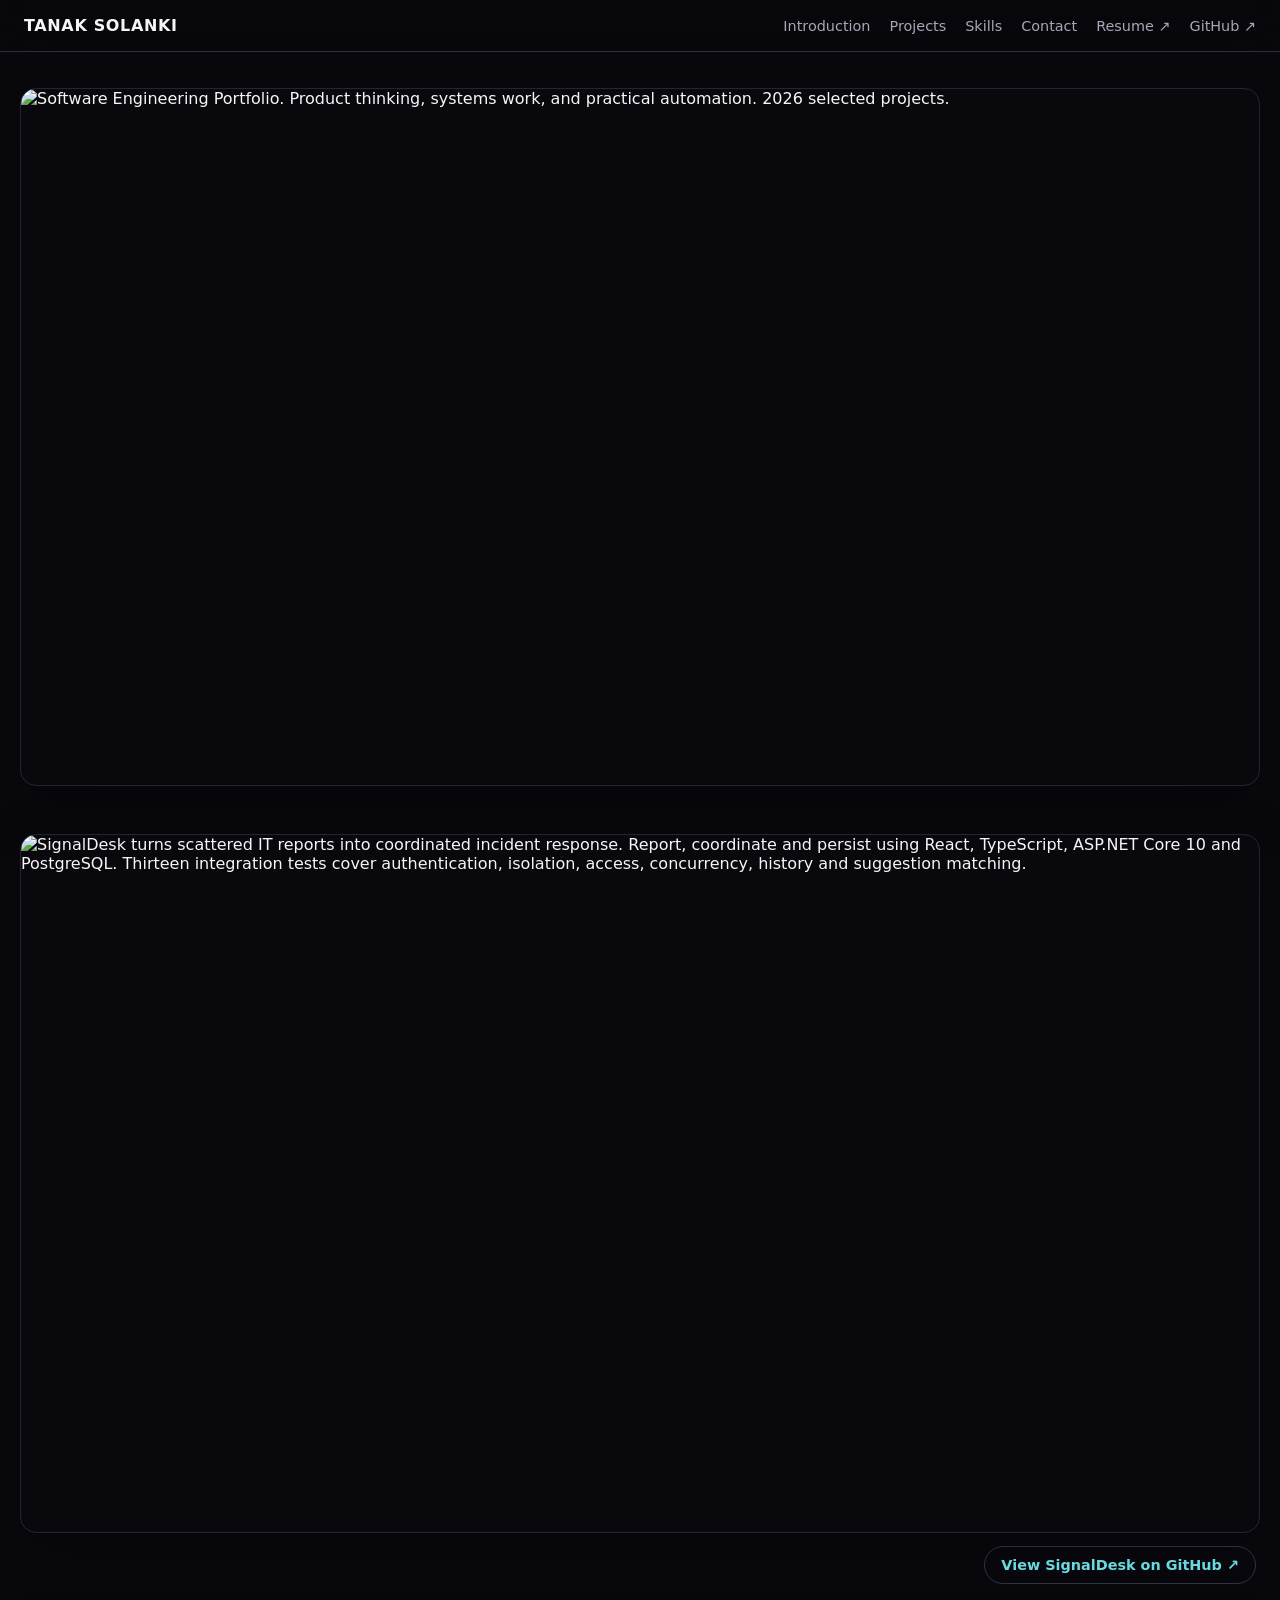
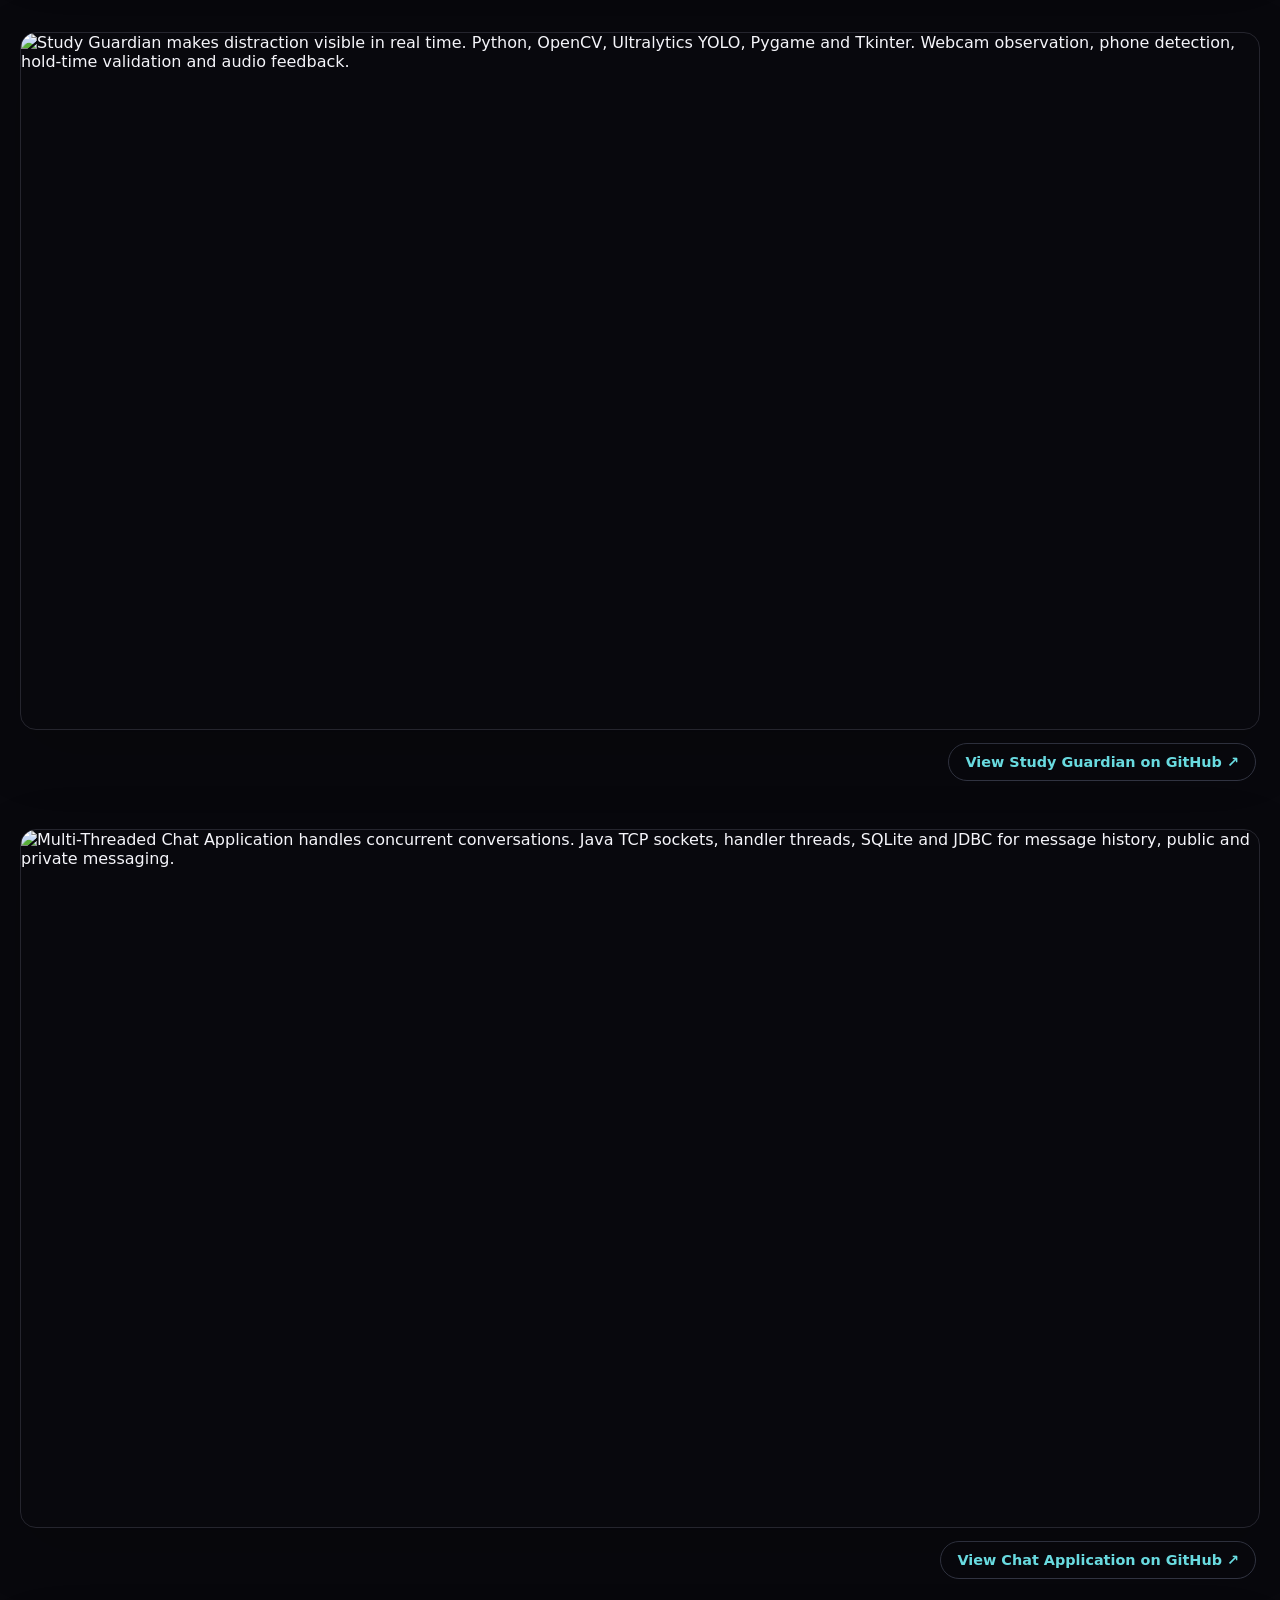
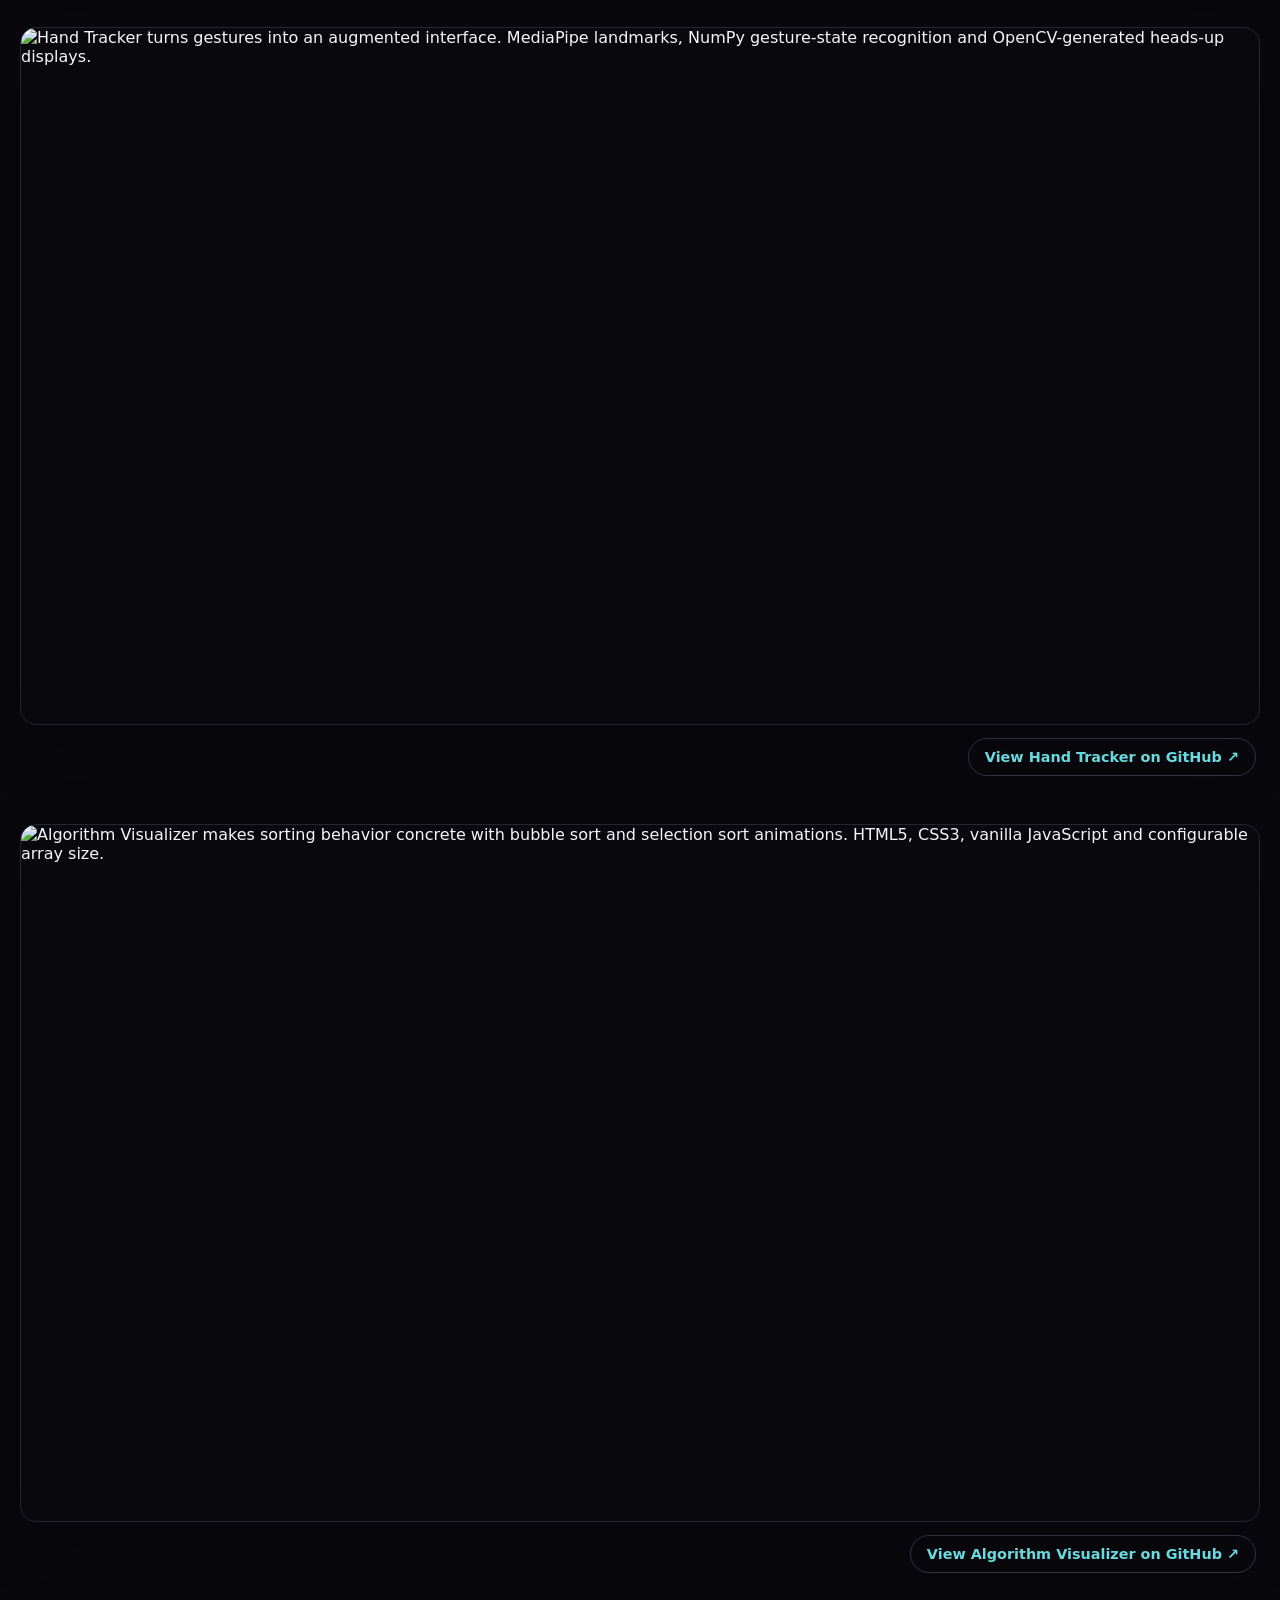
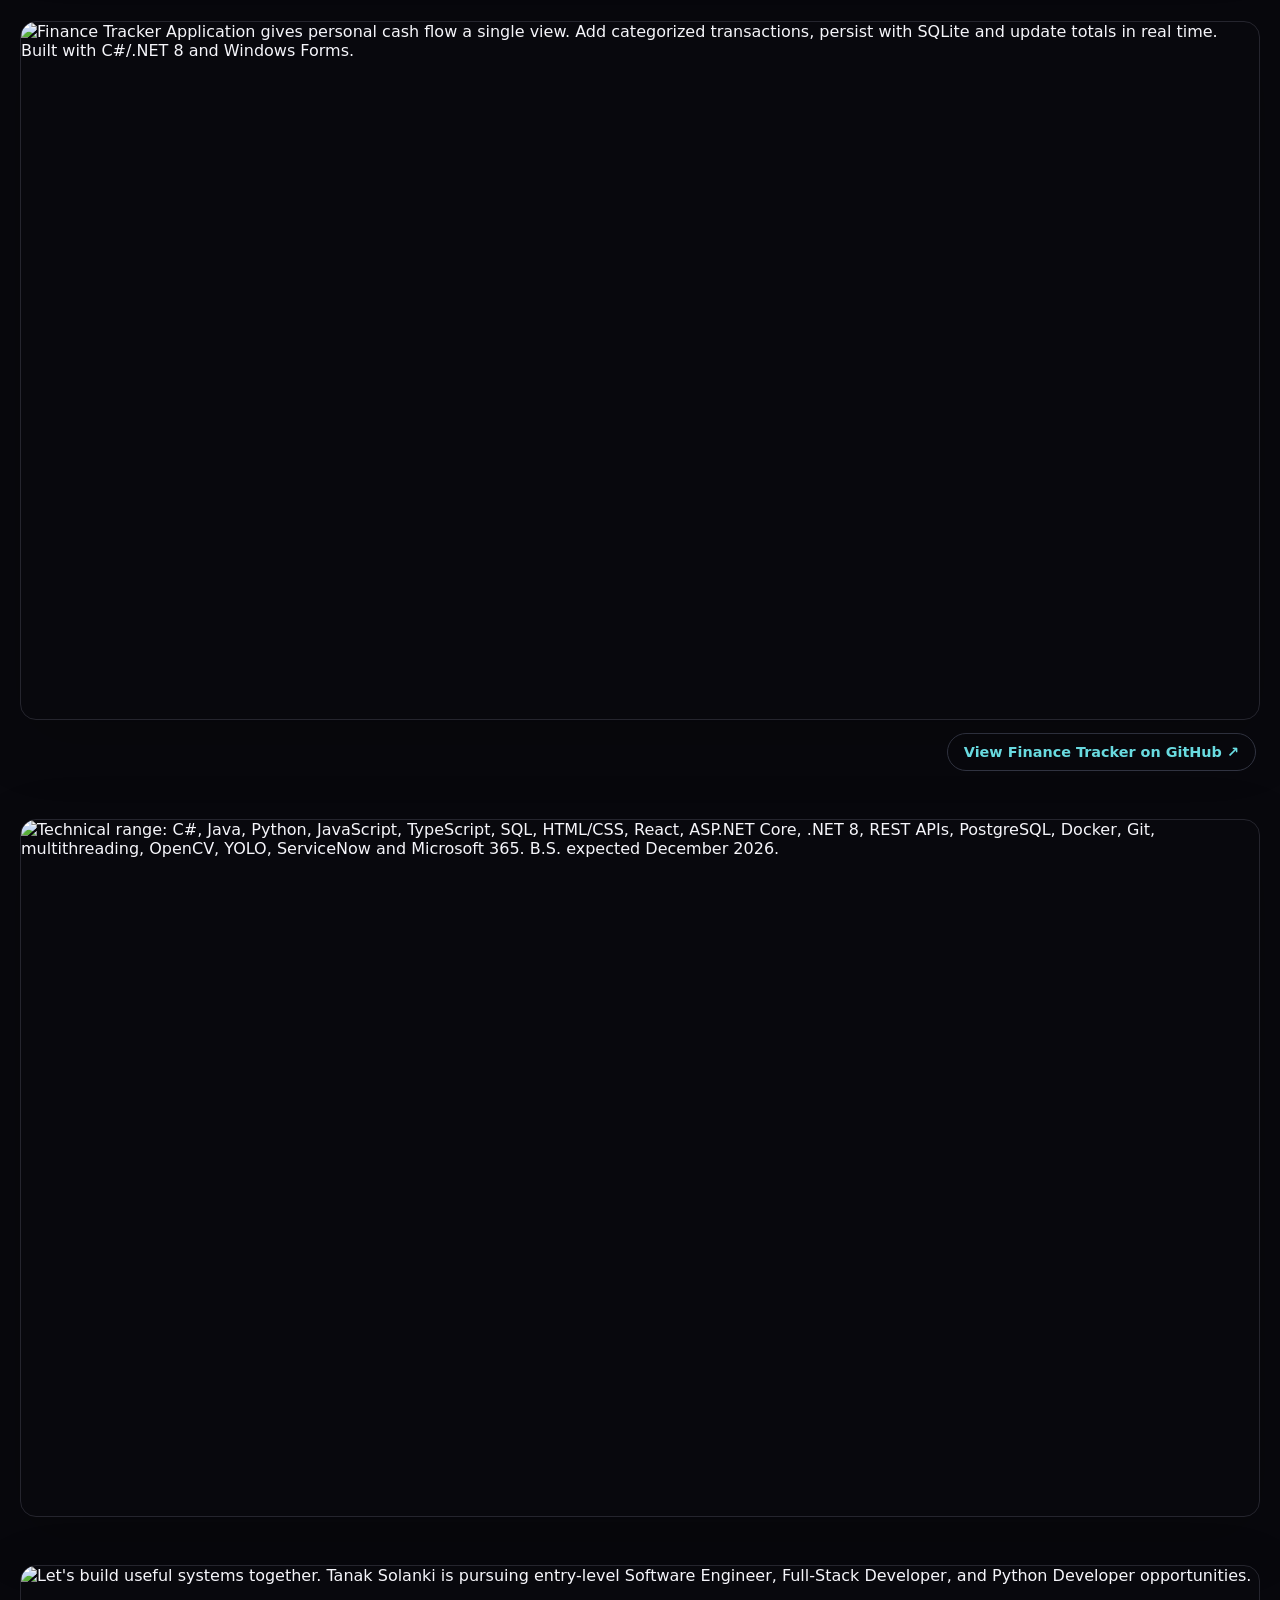
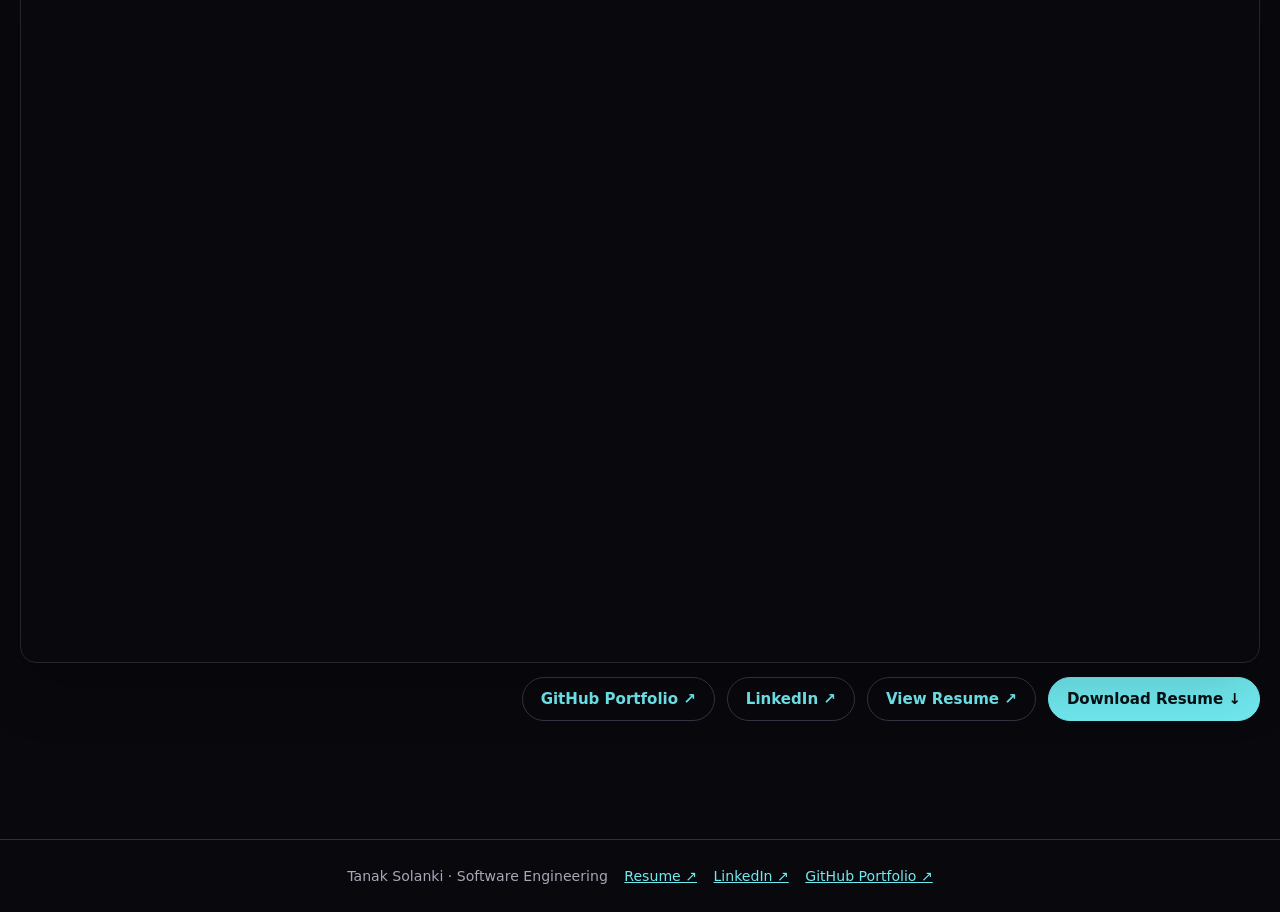
==== commit d41ac81e: "Fixed the index.html file, updated the readme file" ====
--- a/index.html
+++ b/index.html
@@ -7,24 +7,24 @@
 <title>Tanak Solanki — Software Engineering Portfolio</title>
 <style>
 :root{color-scheme:dark;--bg:#08080d;--surface:#12121b;--ink:#f5f5fa;--muted:#a6a7b7;--line:#30303b;--accent:#70e9ef}
-*{box-sizing:border-box}html{scroll-behavior:smooth;scroll-padding-top:82px}body{margin:0;background:var(--bg);color:var(--ink);font-family:Inter,ui-sans-serif,system-ui,-apple-system,BlinkMacSystemFont,"Segoe UI",sans-serif}a{color:var(--accent)}a:focus-visible{outline:3px solid var(--accent);outline-offset:4px}header{position:sticky;top:0;z-index:10;background:rgba(8,8,13,.92);backdrop-filter:blur(16px);border-bottom:1px solid var(--line)}.nav{max-width:1280px;padding:16px 24px;margin:auto;display:flex;gap:22px;align-items:center;justify-content:space-between}.brand{font-weight:760;letter-spacing:.04em;color:var(--ink);text-decoration:none;white-space:nowrap}.navlinks{display:flex;align-items:center;gap:19px;flex-wrap:wrap}.navlinks a{text-decoration:none;color:var(--muted);font-size:.9rem}.navlinks a:hover,.navlinks a:focus{color:var(--accent)}main{width:min(1280px,100%);margin:auto;padding:36px 20px 70px}.slide{margin:0 0 48px;scroll-margin-top:94px}.frame{background:#08080d;border:1px solid #25252e;border-radius:16px;overflow:hidden;box-shadow:0 20px 65px rgba(0,0,0,.18)}.frame img{display:block;width:100%;height:auto;aspect-ratio:16/9;object-fit:contain}.actions{display:flex;align-items:center;justify-content:flex-end;gap:12px;padding:13px 4px 0}.actions a{display:inline-flex;align-items:center;gap:8px;border:1px solid #323543;border-radius:999px;padding:10px 16px;text-decoration:none;font-size:.9rem;font-weight:650;transition:background .2s,border-color .2s}.actions a:hover{background:#17292c;border-color:var(--accent)}.actions .secondary{color:var(--ink)}.skip{position:absolute;left:-9999px;top:6px}.skip:focus{left:10px;background:#fff;color:#111;padding:8px;z-index:20}footer{border-top:1px solid var(--line);padding:28px 24px;text-align:center;color:var(--muted);font-size:.88rem}footer a{margin-left:12px} @media(max-width:670px){.nav{align-items:flex-start;flex-direction:column;gap:11px;padding:14px 16px}.navlinks{gap:13px}.navlinks a{font-size:.78rem}main{padding:18px 8px 50px}.slide{margin-bottom:34px}.frame{border-radius:8px}.actions{padding-right:7px}.actions a{font-size:.82rem;padding:9px 13px}html{scroll-padding-top:126px}}
+*{box-sizing:border-box}html{scroll-behavior:smooth;scroll-padding-top:82px}body{margin:0;background:var(--bg);color:var(--ink);font-family:Inter,ui-sans-serif,system-ui,-apple-system,BlinkMacSystemFont,"Segoe UI",sans-serif}a{color:var(--accent)}a:focus-visible{outline:3px solid var(--accent);outline-offset:4px}header{position:sticky;top:0;z-index:10;background:rgba(8,8,13,.92);backdrop-filter:blur(16px);border-bottom:1px solid var(--line)}.nav{max-width:1280px;padding:16px 24px;margin:auto;display:flex;gap:22px;align-items:center;justify-content:space-between}.brand{font-weight:760;letter-spacing:.04em;color:var(--ink);text-decoration:none;white-space:nowrap}.navlinks{display:flex;align-items:center;gap:19px;flex-wrap:wrap}.navlinks a{text-decoration:none;color:var(--muted);font-size:.9rem}.navlinks a:hover,.navlinks a:focus{color:var(--accent)}main{width:min(1280px,100%);margin:auto;padding:36px 20px 70px}.slide{margin:0 0 48px;scroll-margin-top:94px}.frame{background:#08080d;border:1px solid #25252e;border-radius:16px;overflow:hidden;box-shadow:0 20px 65px rgba(0,0,0,.18)}.frame img{display:block;width:100%;height:auto;aspect-ratio:16/9;object-fit:contain}.actions{display:flex;align-items:center;justify-content:flex-end;gap:12px;padding:13px 4px 0}.actions a{display:inline-flex;align-items:center;gap:8px;border:1px solid #323543;border-radius:999px;padding:10px 16px;text-decoration:none;font-size:.9rem;font-weight:650;transition:background .2s,border-color .2s}.actions a:hover{background:#17292c;border-color:var(--accent)}.actions .secondary{color:var(--ink)}.skip{position:absolute;left:-9999px;top:6px}.skip:focus{left:10px;background:#fff;color:#111;padding:8px;z-index:20}.frame{position:relative}.frame .image-link{position:absolute;inset:0;z-index:1;display:block;border-radius:16px}.frame .image-link:focus-visible{outline:3px solid var(--accent);outline-offset:-4px}.contact-links{display:flex;flex-wrap:wrap;gap:12px;justify-content:flex-end;margin-top:14px}.contact-links a{display:inline-flex;align-items:center;border:1px solid #323543;border-radius:999px;padding:12px 18px;text-decoration:none;font-size:.94rem;font-weight:650}.contact-links a:hover{background:#17292c;border-color:var(--accent)}.resume-highlight{background:#70e9ef!important;color:#071015!important;border-color:#70e9ef!important}.contact-slide-links{position:absolute;inset:0;pointer-events:none}.contact-slide-links a{position:absolute;pointer-events:auto;display:block;top:68%;height:13%;width:40%;z-index:2}.contact-slide-links a.github{left:2%}.contact-slide-links a.website{left:50%}footer{border-top:1px solid var(--line);padding:28px 24px;text-align:center;color:var(--muted);font-size:.88rem}footer a{margin-left:12px} @media(max-width:670px){.nav{align-items:flex-start;flex-direction:column;gap:11px;padding:14px 16px}.navlinks{gap:13px}.navlinks a{font-size:.78rem}main{padding:18px 8px 50px}.slide{margin-bottom:34px}.frame{border-radius:8px}.actions{padding-right:7px}.actions a{font-size:.82rem;padding:9px 13px}html{scroll-padding-top:126px}}
 @media(prefers-reduced-motion:reduce){html{scroll-behavior:auto}.actions a{transition:none}}
 </style>
 </head>
 <body>
 <a class="skip" href="#introduction">Skip to portfolio</a>
-<header><nav class="nav" aria-label="Primary"><a class="brand" href="#introduction">TANAK SOLANKI</a><div class="navlinks"><a href="#introduction">Introduction</a><a href="#signaldesk">Projects</a><a href="#skills">Skills</a><a href="#contact">Contact</a><a href="https://github.com/tanak-pixel" target="_blank" rel="noopener noreferrer">GitHub ↗</a></div></nav></header>
+<header><nav class="nav" aria-label="Primary"><a class="brand" href="#introduction">TANAK SOLANKI</a><div class="navlinks"><a href="#introduction">Introduction</a><a href="#signaldesk">Projects</a><a href="#skills">Skills</a><a href="#contact">Contact</a><a href="Tanak_Solanki_Resume.pdf" target="_blank" rel="noopener noreferrer">Resume ↗</a><a href="https://github.com/tanak-pixel" target="_blank" rel="noopener noreferrer">GitHub ↗</a></div></nav></header>
 <main>
 <section id="introduction" class="slide" aria-label="Introduction"><div class="frame"><img src="assets/slide-01.png" alt="Software Engineering Portfolio. Product thinking, systems work, and practical automation. 2026 selected projects." width="1920" height="1080" fetchpriority="high"></div></section>
-<section id="signaldesk" class="slide" aria-label="SignalDesk"><div class="frame"><img src="assets/slide-02.png" alt="SignalDesk turns scattered IT reports into coordinated incident response. Report, coordinate and persist using React, TypeScript, ASP.NET Core 10 and PostgreSQL. Thirteen integration tests cover authentication, isolation, access, concurrency, history and suggestion matching." width="1920" height="1080" loading="lazy"></div><div class="actions"><a href="https://github.com/tanak-pixel/signaldesk" target="_blank" rel="noopener noreferrer">View SignalDesk on GitHub ↗</a></div></section>
-<section id="study-guardian" class="slide" aria-label="Study Guardian"><div class="frame"><img src="assets/slide-03.png" alt="Study Guardian makes distraction visible in real time. Python, OpenCV, Ultralytics YOLO, Pygame and Tkinter. Webcam observation, phone detection, hold-time validation and audio feedback." width="1920" height="1080" loading="lazy"></div><div class="actions"><a href="https://github.com/tanak-pixel/study-guardian" target="_blank" rel="noopener noreferrer">View Study Guardian on GitHub ↗</a></div></section>
-<section id="chat" class="slide" aria-label="Multi-Threaded Chat Application"><div class="frame"><img src="assets/slide-04.png" alt="Multi-Threaded Chat Application handles concurrent conversations. Java TCP sockets, handler threads, SQLite and JDBC for message history, public and private messaging." width="1920" height="1080" loading="lazy"></div><div class="actions"><a href="https://github.com/tanak-pixel/Multi-Threaded-Chat-App" target="_blank" rel="noopener noreferrer">View Chat Application on GitHub ↗</a></div></section>
-<section id="hand-tracker" class="slide" aria-label="Hand Tracker"><div class="frame"><img src="assets/slide-05.png" alt="Hand Tracker turns gestures into an augmented interface. MediaPipe landmarks, NumPy gesture-state recognition and OpenCV-generated heads-up displays." width="1920" height="1080" loading="lazy"></div><div class="actions"><a href="https://github.com/tanak-pixel/Hand-Tracker" target="_blank" rel="noopener noreferrer">View Hand Tracker on GitHub ↗</a></div></section>
-<section id="algorithm" class="slide" aria-label="Algorithm Visualizer"><div class="frame"><img src="assets/slide-06.png" alt="Algorithm Visualizer makes sorting behavior concrete with bubble sort and selection sort animations. HTML5, CSS3, vanilla JavaScript and configurable array size." width="1920" height="1080" loading="lazy"></div><div class="actions"><a href="https://github.com/tanak-pixel/Algorithm-Visualizer" target="_blank" rel="noopener noreferrer">View Algorithm Visualizer on GitHub ↗</a></div></section>
-<section id="finance" class="slide" aria-label="Finance Tracker Application"><div class="frame"><img src="assets/slide-07.png" alt="Finance Tracker Application gives personal cash flow a single view. Add categorized transactions, persist with SQLite and update totals in real time. Built with C#/.NET 8 and Windows Forms." width="1920" height="1080" loading="lazy"></div><div class="actions"><a href="https://github.com/tanak-pixel/Finance-Tracker-App" target="_blank" rel="noopener noreferrer">View Finance Tracker on GitHub ↗</a></div></section>
+<section id="signaldesk" class="slide" aria-label="SignalDesk"><div class="frame"><img src="assets/slide-02.png" alt="SignalDesk turns scattered IT reports into coordinated incident response. Report, coordinate and persist using React, TypeScript, ASP.NET Core 10 and PostgreSQL. Thirteen integration tests cover authentication, isolation, access, concurrency, history and suggestion matching." width="1920" height="1080" loading="lazy"><a class="image-link" href="https://github.com/tanak-pixel/signaldesk" target="_blank" rel="noopener noreferrer" aria-label="Open signaldesk project repository"></a></div><div class="actions"><a href="https://github.com/tanak-pixel/signaldesk" target="_blank" rel="noopener noreferrer">View SignalDesk on GitHub ↗</a></div></section>
+<section id="study-guardian" class="slide" aria-label="Study Guardian"><div class="frame"><img src="assets/slide-03.png" alt="Study Guardian makes distraction visible in real time. Python, OpenCV, Ultralytics YOLO, Pygame and Tkinter. Webcam observation, phone detection, hold-time validation and audio feedback." width="1920" height="1080" loading="lazy"><a class="image-link" href="https://github.com/tanak-pixel/study-guardian" target="_blank" rel="noopener noreferrer" aria-label="Open study guardian project repository"></a></div><div class="actions"><a href="https://github.com/tanak-pixel/study-guardian" target="_blank" rel="noopener noreferrer">View Study Guardian on GitHub ↗</a></div></section>
+<section id="chat" class="slide" aria-label="Multi-Threaded Chat Application"><div class="frame"><img src="assets/slide-04.png" alt="Multi-Threaded Chat Application handles concurrent conversations. Java TCP sockets, handler threads, SQLite and JDBC for message history, public and private messaging." width="1920" height="1080" loading="lazy"><a class="image-link" href="https://github.com/tanak-pixel/Multi-Threaded-Chat-App" target="_blank" rel="noopener noreferrer" aria-label="Open chat project repository"></a></div><div class="actions"><a href="https://github.com/tanak-pixel/Multi-Threaded-Chat-App" target="_blank" rel="noopener noreferrer">View Chat Application on GitHub ↗</a></div></section>
+<section id="hand-tracker" class="slide" aria-label="Hand Tracker"><div class="frame"><img src="assets/slide-05.png" alt="Hand Tracker turns gestures into an augmented interface. MediaPipe landmarks, NumPy gesture-state recognition and OpenCV-generated heads-up displays." width="1920" height="1080" loading="lazy"><a class="image-link" href="https://github.com/tanak-pixel/Hand-Tracker" target="_blank" rel="noopener noreferrer" aria-label="Open hand tracker project repository"></a></div><div class="actions"><a href="https://github.com/tanak-pixel/Hand-Tracker" target="_blank" rel="noopener noreferrer">View Hand Tracker on GitHub ↗</a></div></section>
+<section id="algorithm" class="slide" aria-label="Algorithm Visualizer"><div class="frame"><img src="assets/slide-06.png" alt="Algorithm Visualizer makes sorting behavior concrete with bubble sort and selection sort animations. HTML5, CSS3, vanilla JavaScript and configurable array size." width="1920" height="1080" loading="lazy"><a class="image-link" href="https://github.com/tanak-pixel/Algorithm-Visualizer" target="_blank" rel="noopener noreferrer" aria-label="Open algorithm project repository"></a></div><div class="actions"><a href="https://github.com/tanak-pixel/Algorithm-Visualizer" target="_blank" rel="noopener noreferrer">View Algorithm Visualizer on GitHub ↗</a></div></section>
+<section id="finance" class="slide" aria-label="Finance Tracker Application"><div class="frame"><img src="assets/slide-07.png" alt="Finance Tracker Application gives personal cash flow a single view. Add categorized transactions, persist with SQLite and update totals in real time. Built with C#/.NET 8 and Windows Forms." width="1920" height="1080" loading="lazy"><a class="image-link" href="https://github.com/tanak-pixel/Finance-Tracker-App" target="_blank" rel="noopener noreferrer" aria-label="Open finance project repository"></a></div><div class="actions"><a href="https://github.com/tanak-pixel/Finance-Tracker-App" target="_blank" rel="noopener noreferrer">View Finance Tracker on GitHub ↗</a></div></section>
 <section id="skills" class="slide" aria-label="Technical skills"><div class="frame"><img src="assets/slide-08.png" alt="Technical range: C#, Java, Python, JavaScript, TypeScript, SQL, HTML/CSS, React, ASP.NET Core, .NET 8, REST APIs, PostgreSQL, Docker, Git, multithreading, OpenCV, YOLO, ServiceNow and Microsoft 365. B.S. expected December 2026." width="1920" height="1080" loading="lazy"></div></section>
-<section id="contact" class="slide" aria-label="Contact"><div class="frame"><img src="assets/slide-09.png" alt="Let's build useful systems together. Tanak Solanki is pursuing entry-level Software Engineer, Full-Stack Developer, and Python Developer opportunities." width="1920" height="1080" loading="lazy"></div><div class="actions"><a href="https://github.com/tanak-pixel" target="_blank" rel="noopener noreferrer">GitHub Portfolio ↗</a><a class="secondary" href="https://tanak-pixel.github.io/" target="_blank" rel="noopener noreferrer">Portfolio Website ↗</a></div></section>
+<section id="contact" class="slide" aria-label="Contact"><div class="frame"><img src="assets/slide-09.png" alt="Let's build useful systems together. Tanak Solanki is pursuing entry-level Software Engineer, Full-Stack Developer, and Python Developer opportunities." width="1920" height="1080" loading="lazy"><div class="contact-slide-links"><a class="github" href="https://github.com/tanak-pixel" target="_blank" rel="noopener noreferrer" aria-label="GitHub portfolio"></a><a class="website" href="https://tanak-pixel.github.io/" aria-label="Portfolio website"></a></div></div><div class="contact-links"><a href="https://github.com/tanak-pixel" target="_blank" rel="noopener noreferrer">GitHub Portfolio ↗</a><a href="https://www.linkedin.com/in/tanak-solanki" target="_blank" rel="noopener noreferrer">LinkedIn ↗</a><a href="Tanak_Solanki_Resume.pdf" target="_blank" rel="noopener noreferrer">View Resume ↗</a><a class="resume-highlight" href="Tanak_Solanki_Resume.pdf" download>Download Resume ↓</a></div></section>
 </main>
-<footer>Tanak Solanki · Software Engineering <a href="https://github.com/tanak-pixel" target="_blank" rel="noopener noreferrer">GitHub Portfolio ↗</a></footer>
+<footer>Tanak Solanki · Software Engineering <a href="Tanak_Solanki_Resume.pdf" target="_blank" rel="noopener noreferrer">Resume ↗</a> <a href="https://www.linkedin.com/in/tanak-solanki" target="_blank" rel="noopener noreferrer">LinkedIn ↗</a> <a href="https://github.com/tanak-pixel" target="_blank" rel="noopener noreferrer">GitHub Portfolio ↗</a></footer>
 </body>
 </html>
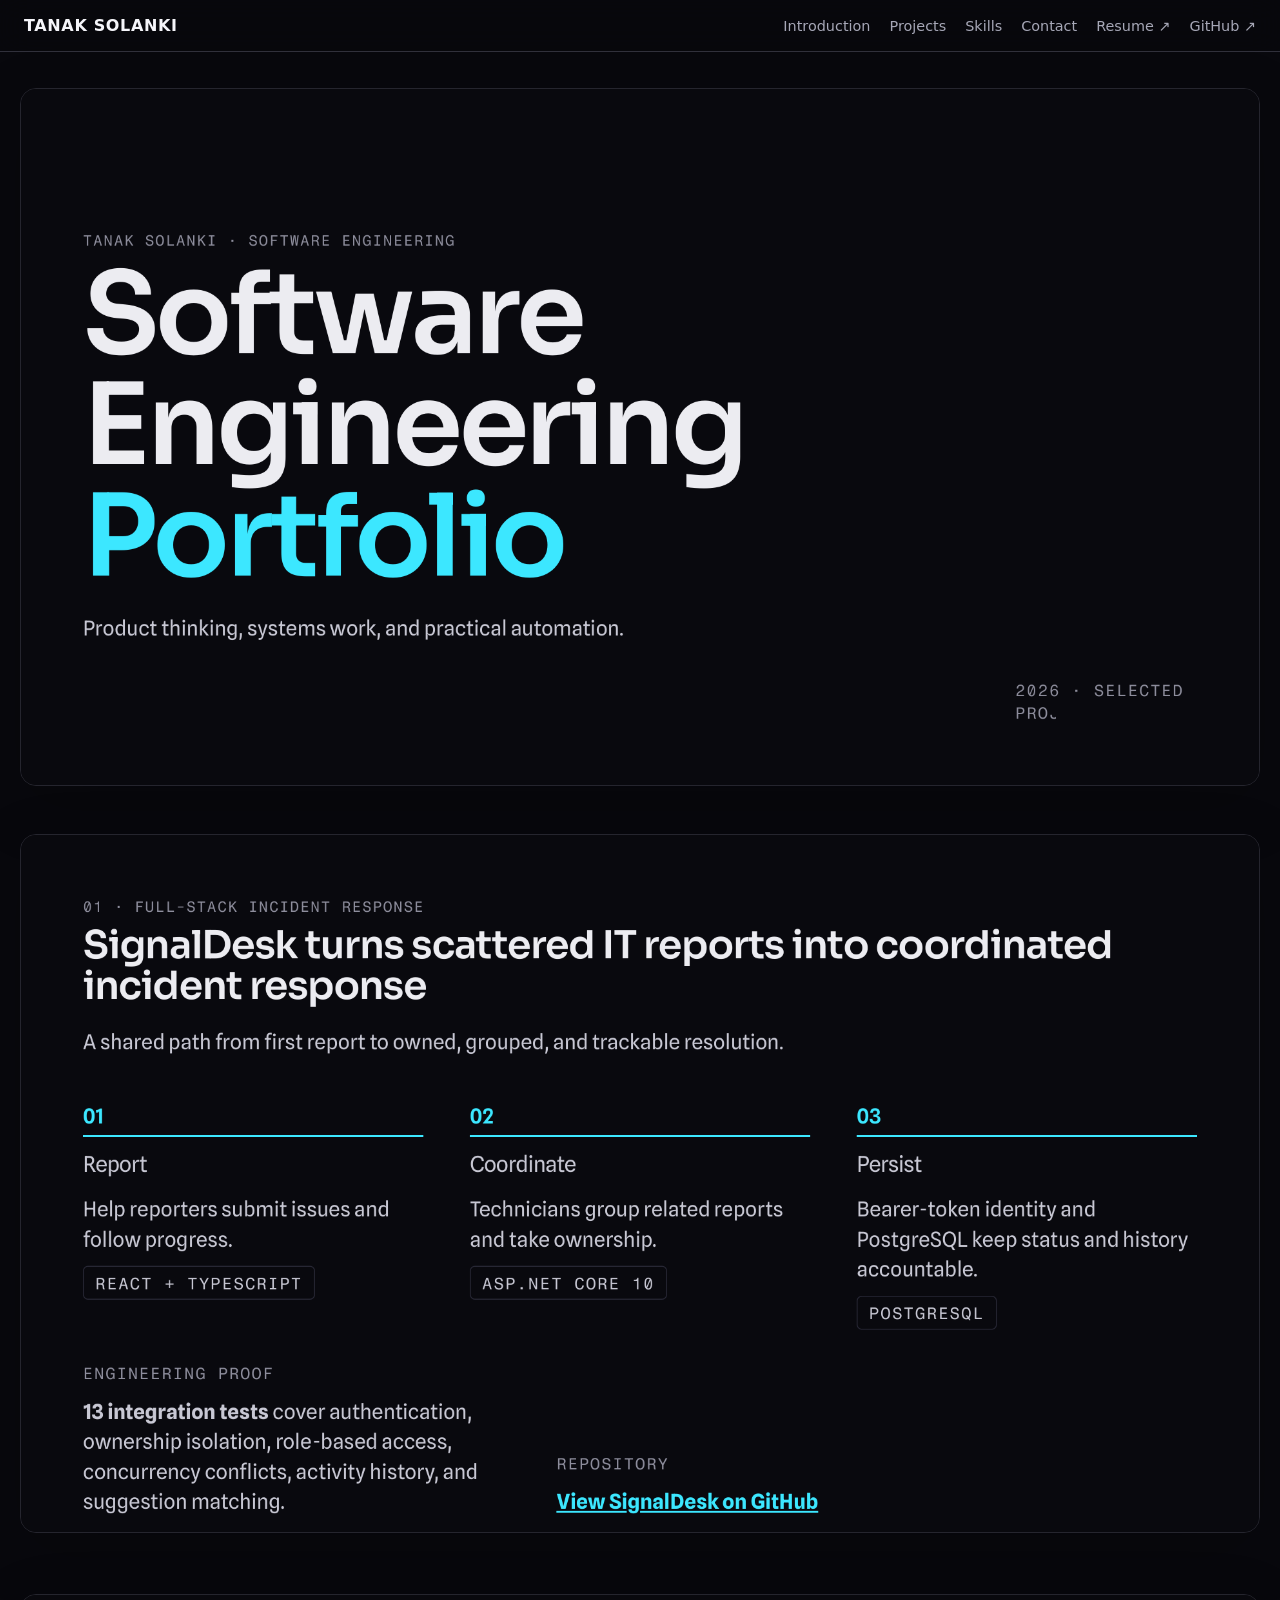
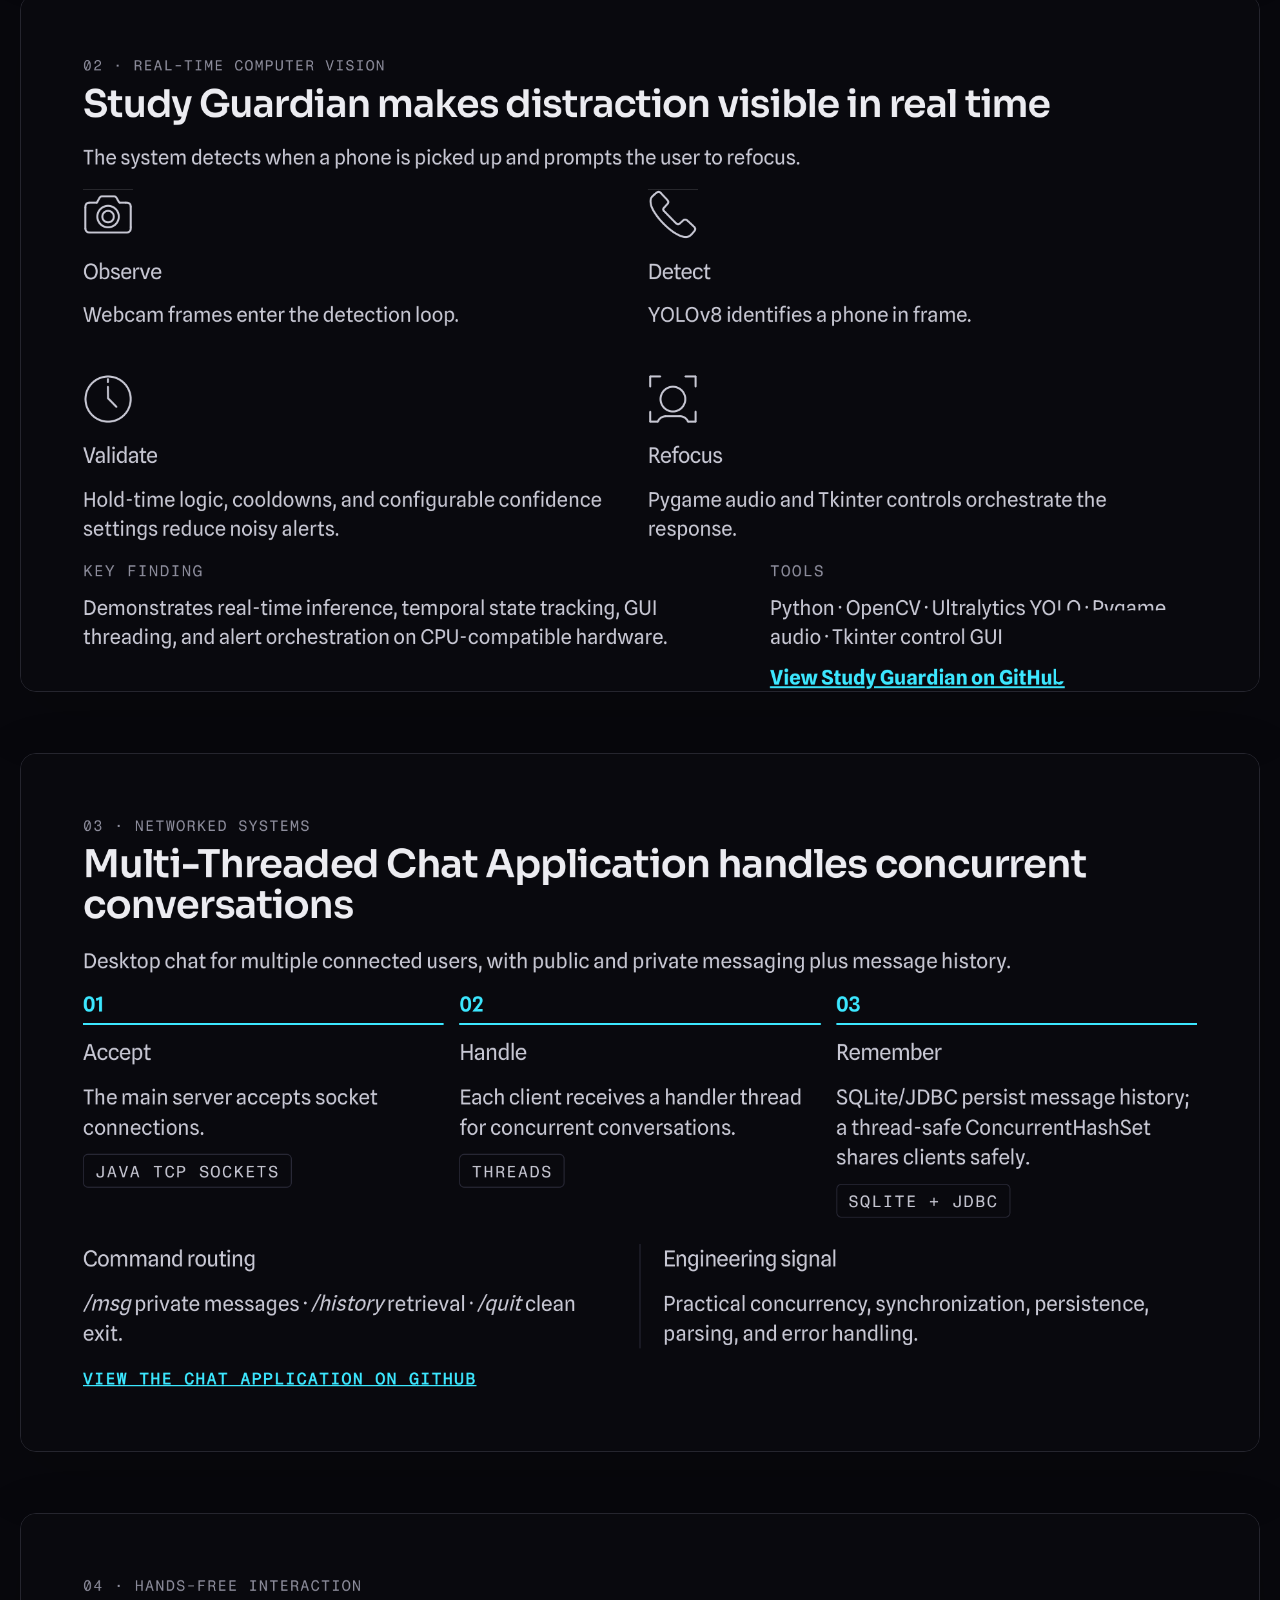
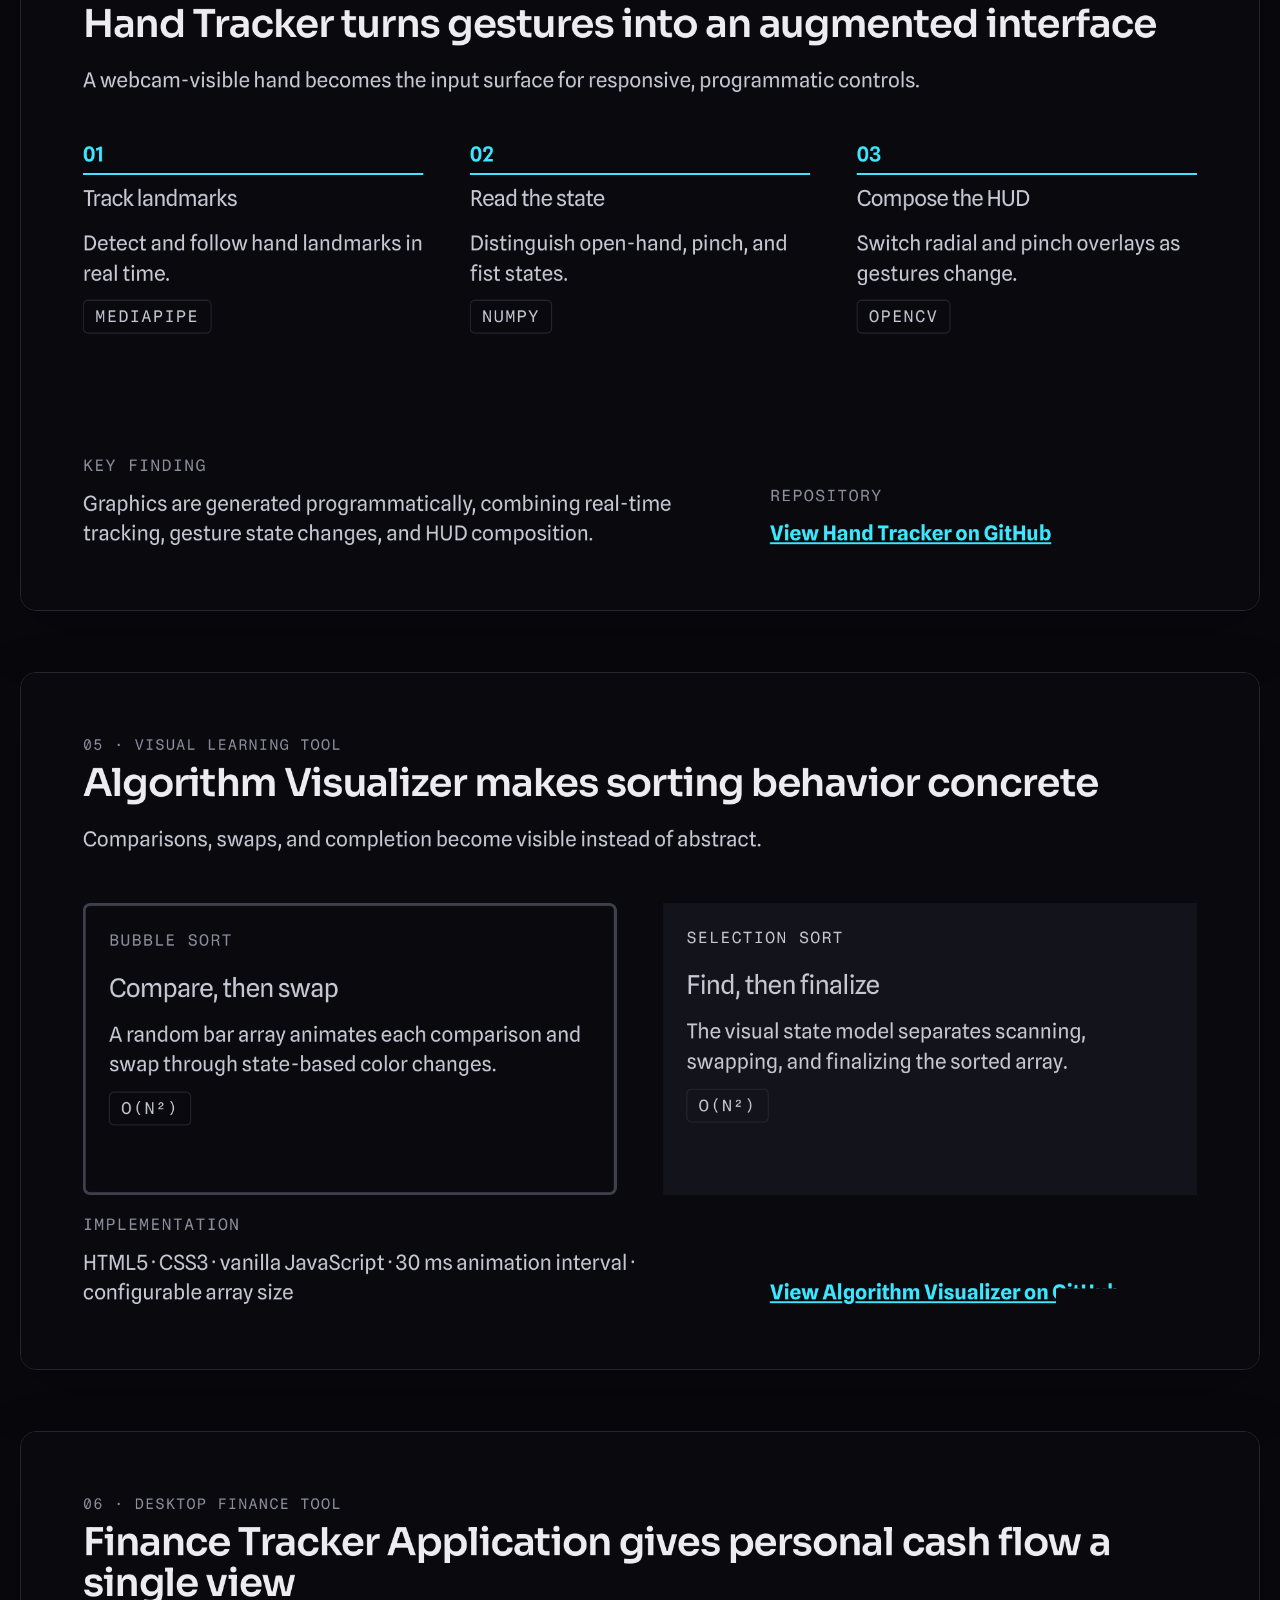
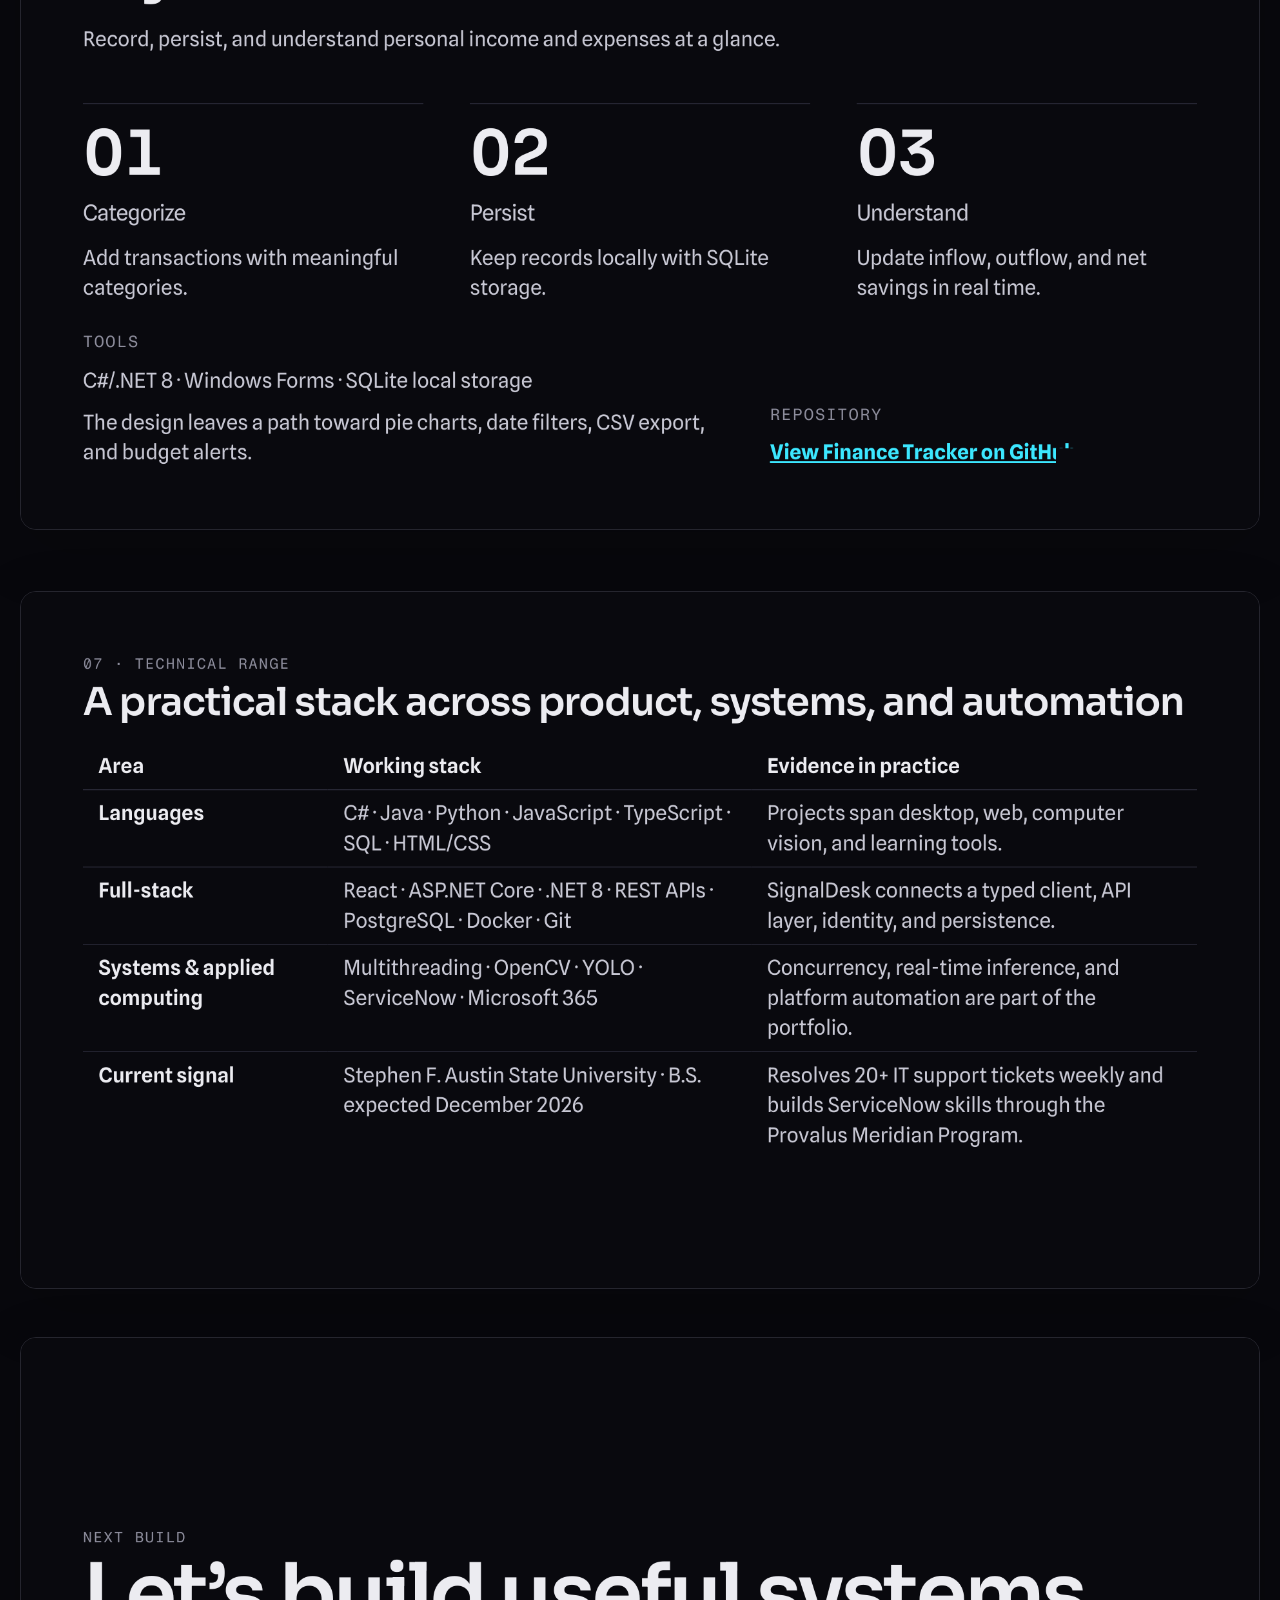
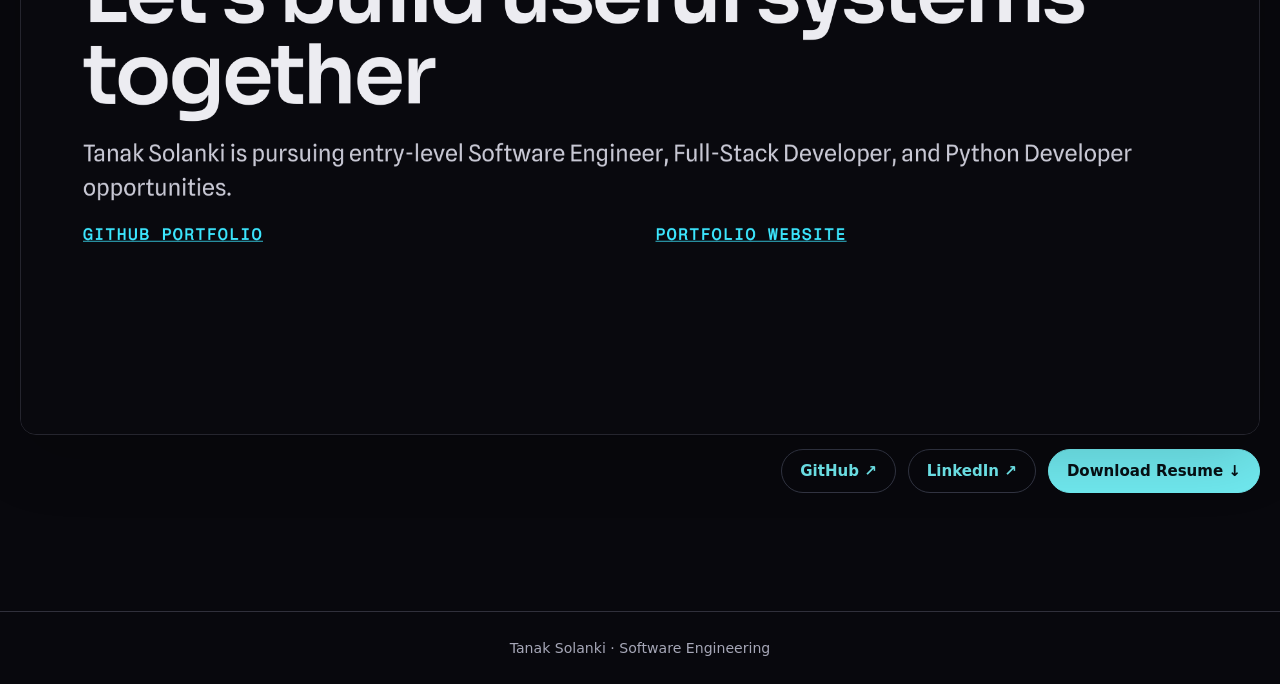
==== commit 4512cf73: "Refactor index.html structure and links" ====
--- a/index.html
+++ b/index.html
@@ -13,18 +13,25 @@
 </head>
 <body>
 <a class="skip" href="#introduction">Skip to portfolio</a>
-<header><nav class="nav" aria-label="Primary"><a class="brand" href="#introduction">TANAK SOLANKI</a><div class="navlinks"><a href="#introduction">Introduction</a><a href="#signaldesk">Projects</a><a href="#skills">Skills</a><a href="#contact">Contact</a><a href="Tanak_Solanki_Resume.pdf" target="_blank" rel="noopener noreferrer">Resume ↗</a><a href="https://github.com/tanak-pixel" target="_blank" rel="noopener noreferrer">GitHub ↗</a></div></nav></header>
+<header><nav class="nav" aria-label="Primary"><a class="brand" href="#introduction">TANAK SOLANKI</a><div class="navlinks"><a href="#introduction">Introduction</a><a href="#signaldesk">Projects</a><a href="#skills">Skills</a><a href="#contact">Contact</a><a href="Tanak%20Solanki_Resume.pdf" target="_blank" rel="noopener noreferrer">Resume ↗</a><a href="https://github.com/tanak-pixel" target="_blank" rel="noopener noreferrer">GitHub ↗</a></div></nav></header>
 <main>
-<section id="introduction" class="slide" aria-label="Introduction"><div class="frame"><img src="assets/slide-01.png" alt="Software Engineering Portfolio. Product thinking, systems work, and practical automation. 2026 selected projects." width="1920" height="1080" fetchpriority="high"></div></section>
-<section id="signaldesk" class="slide" aria-label="SignalDesk"><div class="frame"><img src="assets/slide-02.png" alt="SignalDesk turns scattered IT reports into coordinated incident response. Report, coordinate and persist using React, TypeScript, ASP.NET Core 10 and PostgreSQL. Thirteen integration tests cover authentication, isolation, access, concurrency, history and suggestion matching." width="1920" height="1080" loading="lazy"><a class="image-link" href="https://github.com/tanak-pixel/signaldesk" target="_blank" rel="noopener noreferrer" aria-label="Open signaldesk project repository"></a></div><div class="actions"><a href="https://github.com/tanak-pixel/signaldesk" target="_blank" rel="noopener noreferrer">View SignalDesk on GitHub ↗</a></div></section>
-<section id="study-guardian" class="slide" aria-label="Study Guardian"><div class="frame"><img src="assets/slide-03.png" alt="Study Guardian makes distraction visible in real time. Python, OpenCV, Ultralytics YOLO, Pygame and Tkinter. Webcam observation, phone detection, hold-time validation and audio feedback." width="1920" height="1080" loading="lazy"><a class="image-link" href="https://github.com/tanak-pixel/study-guardian" target="_blank" rel="noopener noreferrer" aria-label="Open study guardian project repository"></a></div><div class="actions"><a href="https://github.com/tanak-pixel/study-guardian" target="_blank" rel="noopener noreferrer">View Study Guardian on GitHub ↗</a></div></section>
-<section id="chat" class="slide" aria-label="Multi-Threaded Chat Application"><div class="frame"><img src="assets/slide-04.png" alt="Multi-Threaded Chat Application handles concurrent conversations. Java TCP sockets, handler threads, SQLite and JDBC for message history, public and private messaging." width="1920" height="1080" loading="lazy"><a class="image-link" href="https://github.com/tanak-pixel/Multi-Threaded-Chat-App" target="_blank" rel="noopener noreferrer" aria-label="Open chat project repository"></a></div><div class="actions"><a href="https://github.com/tanak-pixel/Multi-Threaded-Chat-App" target="_blank" rel="noopener noreferrer">View Chat Application on GitHub ↗</a></div></section>
-<section id="hand-tracker" class="slide" aria-label="Hand Tracker"><div class="frame"><img src="assets/slide-05.png" alt="Hand Tracker turns gestures into an augmented interface. MediaPipe landmarks, NumPy gesture-state recognition and OpenCV-generated heads-up displays." width="1920" height="1080" loading="lazy"><a class="image-link" href="https://github.com/tanak-pixel/Hand-Tracker" target="_blank" rel="noopener noreferrer" aria-label="Open hand tracker project repository"></a></div><div class="actions"><a href="https://github.com/tanak-pixel/Hand-Tracker" target="_blank" rel="noopener noreferrer">View Hand Tracker on GitHub ↗</a></div></section>
-<section id="algorithm" class="slide" aria-label="Algorithm Visualizer"><div class="frame"><img src="assets/slide-06.png" alt="Algorithm Visualizer makes sorting behavior concrete with bubble sort and selection sort animations. HTML5, CSS3, vanilla JavaScript and configurable array size." width="1920" height="1080" loading="lazy"><a class="image-link" href="https://github.com/tanak-pixel/Algorithm-Visualizer" target="_blank" rel="noopener noreferrer" aria-label="Open algorithm project repository"></a></div><div class="actions"><a href="https://github.com/tanak-pixel/Algorithm-Visualizer" target="_blank" rel="noopener noreferrer">View Algorithm Visualizer on GitHub ↗</a></div></section>
-<section id="finance" class="slide" aria-label="Finance Tracker Application"><div class="frame"><img src="assets/slide-07.png" alt="Finance Tracker Application gives personal cash flow a single view. Add categorized transactions, persist with SQLite and update totals in real time. Built with C#/.NET 8 and Windows Forms." width="1920" height="1080" loading="lazy"><a class="image-link" href="https://github.com/tanak-pixel/Finance-Tracker-App" target="_blank" rel="noopener noreferrer" aria-label="Open finance project repository"></a></div><div class="actions"><a href="https://github.com/tanak-pixel/Finance-Tracker-App" target="_blank" rel="noopener noreferrer">View Finance Tracker on GitHub ↗</a></div></section>
+<section id="introduction" class="slide" aria-label="Introduction"><div class="frame"><img src="assets/slide-01.png" alt="Software Engineering Portfolio. Product thinking, systems work, and practical automation." width="1920" height="1080" fetchpriority="high"></div></section>
+<section id="signaldesk" class="slide" aria-label="SignalDesk"><div class="frame"><img src="assets/slide-02.png" alt="SignalDesk turns scattered IT reports into coordinated incident response. Report, coordinate and persist using React, TypeScript, ASP.NET Core 10 and PostgreSQL. Thirteen integration tests cover authentication, isolation, access, concurrency, history and suggestion matching." width="1920" height="1080" loading="lazy"><a class="image-link" href="https://github.com/tanak-pixel/signaldesk" target="_blank" rel="noopener noreferrer" aria-label="Open signaldesk project repository"></a></div><div class="actions"></div></section>
+<section id="study-guardian" class="slide" aria-label="Study Guardian"><div class="frame"><img src="assets/slide-03.png" alt="Study Guardian makes distraction visible in real time. Python, OpenCV, Ultralytics YOLO, Pygame and Tkinter. Webcam observation, phone detection, hold-time validation and audio feedback." width="1920" height="1080" loading="lazy"><a class="image-link" href="https://github.com/tanak-pixel/study-guardian" target="_blank" rel="noopener noreferrer" aria-label="Open study guardian project repository"></a></div><div class="actions"></div></section>
+<section id="chat" class="slide" aria-label="Multi-Threaded Chat Application"><div class="frame"><img src="assets/slide-04.png" alt="Multi-Threaded Chat Application handles concurrent conversations. Java TCP sockets, handler threads, SQLite and JDBC for message history, public and private messaging." width="1920" height="1080" loading="lazy"><a class="image-link" href="https://github.com/tanak-pixel/Multi-Threaded-Chat-App" target="_blank" rel="noopener noreferrer" aria-label="Open chat project repository"></a></div><div class="actions"></div></section>
+<section id="hand-tracker" class="slide" aria-label="Hand Tracker"><div class="frame"><img src="assets/slide-05.png" alt="Hand Tracker turns gestures into an augmented interface. MediaPipe landmarks, NumPy gesture-state recognition and OpenCV-generated heads-up displays." width="1920" height="1080" loading="lazy"><a class="image-link" href="https://github.com/tanak-pixel/Hand-Tracker" target="_blank" rel="noopener noreferrer" aria-label="Open hand tracker project repository"></a></div><div class="actions"></div></section>
+<section id="algorithm" class="slide" aria-label="Algorithm Visualizer"><div class="frame"><img src="assets/slide-06.png" alt="Algorithm Visualizer makes sorting behavior concrete with bubble sort and selection sort animations. HTML5, CSS3, vanilla JavaScript and configurable array size." width="1920" height="1080" loading="lazy"><a class="image-link" href="https://github.com/tanak-pixel/Algorithm-Visualizer" target="_blank" rel="noopener noreferrer" aria-label="Open algorithm project repository"></a></div><div class="actions"></div></section>
+<section id="finance" class="slide" aria-label="Finance Tracker Application"><div class="frame"><img src="assets/slide-07.png" alt="Finance Tracker Application gives personal cash flow a single view. Add categorized transactions, persist with SQLite and update totals in real time. Built with C#/.NET 8 and Windows Forms." width="1920" height="1080" loading="lazy"><a class="image-link" href="https://github.com/tanak-pixel/Finance-Tracker-App" target="_blank" rel="noopener noreferrer" aria-label="Open finance project repository"></a></div><div class="actions"></div></section>
 <section id="skills" class="slide" aria-label="Technical skills"><div class="frame"><img src="assets/slide-08.png" alt="Technical range: C#, Java, Python, JavaScript, TypeScript, SQL, HTML/CSS, React, ASP.NET Core, .NET 8, REST APIs, PostgreSQL, Docker, Git, multithreading, OpenCV, YOLO, ServiceNow and Microsoft 365. B.S. expected December 2026." width="1920" height="1080" loading="lazy"></div></section>
-<section id="contact" class="slide" aria-label="Contact"><div class="frame"><img src="assets/slide-09.png" alt="Let's build useful systems together. Tanak Solanki is pursuing entry-level Software Engineer, Full-Stack Developer, and Python Developer opportunities." width="1920" height="1080" loading="lazy"><div class="contact-slide-links"><a class="github" href="https://github.com/tanak-pixel" target="_blank" rel="noopener noreferrer" aria-label="GitHub portfolio"></a><a class="website" href="https://tanak-pixel.github.io/" aria-label="Portfolio website"></a></div></div><div class="contact-links"><a href="https://github.com/tanak-pixel" target="_blank" rel="noopener noreferrer">GitHub Portfolio ↗</a><a href="https://www.linkedin.com/in/tanak-solanki" target="_blank" rel="noopener noreferrer">LinkedIn ↗</a><a href="Tanak_Solanki_Resume.pdf" target="_blank" rel="noopener noreferrer">View Resume ↗</a><a class="resume-highlight" href="Tanak_Solanki_Resume.pdf" download>Download Resume ↓</a></div></section>
+<section id="contact" class="slide" aria-label="Contact">
+    <div class="frame"><img src="assets/slide-09.png" alt="Let's build useful systems together. Tanak Solanki is pursuing entry-level Software Engineer, Full-Stack Developer, and Python Developer opportunities." width="1920" height="1080" loading="lazy"></div>
+    <div class="contact-links">
+        <a href="https://github.com/tanak-pixel" target="_blank" rel="noopener noreferrer">GitHub ↗</a>
+        <a href="https://www.linkedin.com/in/tanak-solanki" target="_blank" rel="noopener noreferrer">LinkedIn ↗</a>
+        <a class="resume-highlight" href="Tanak%20Solanki_Resume.pdf" download>Download Resume ↓</a>
+    </div>
+</section>
 </main>
-<footer>Tanak Solanki · Software Engineering <a href="Tanak_Solanki_Resume.pdf" target="_blank" rel="noopener noreferrer">Resume ↗</a> <a href="https://www.linkedin.com/in/tanak-solanki" target="_blank" rel="noopener noreferrer">LinkedIn ↗</a> <a href="https://github.com/tanak-pixel" target="_blank" rel="noopener noreferrer">GitHub Portfolio ↗</a></footer>
+<footer>Tanak Solanki · Software Engineering</footer>
 </body>
 </html>
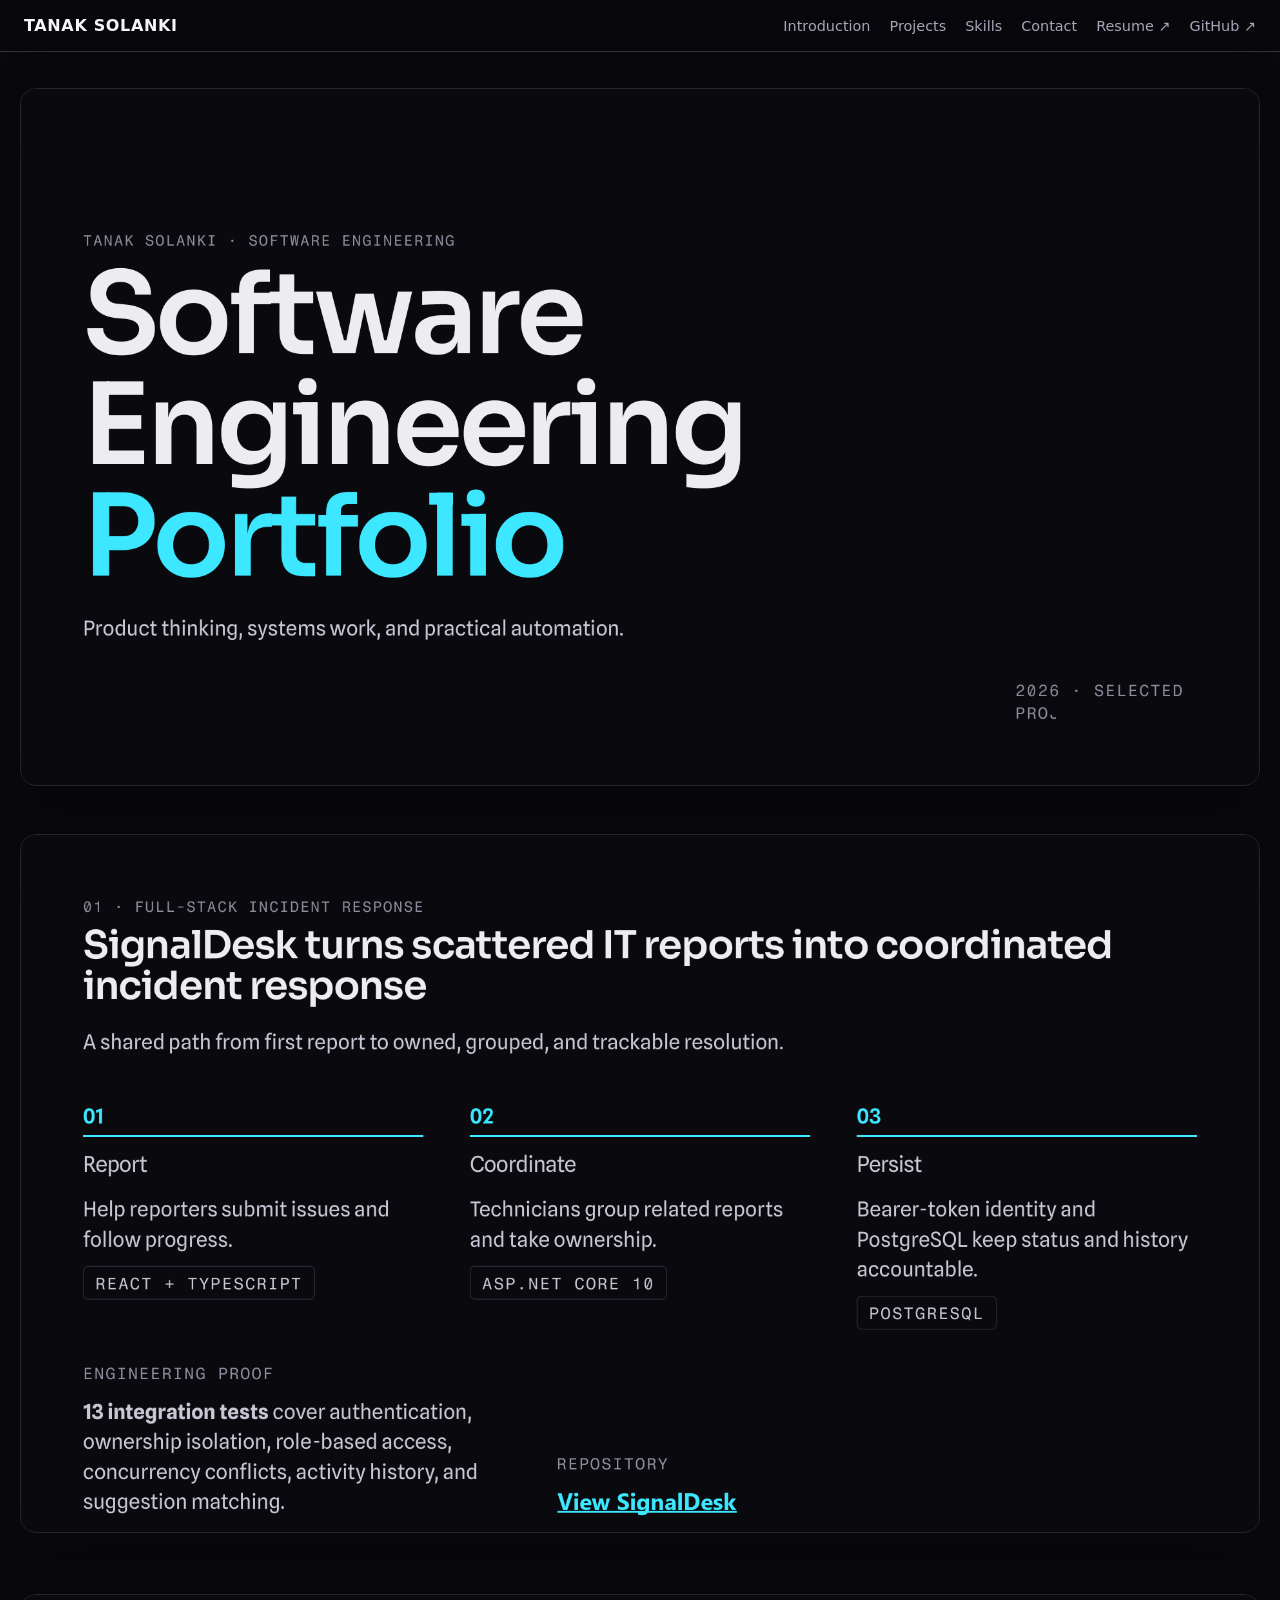
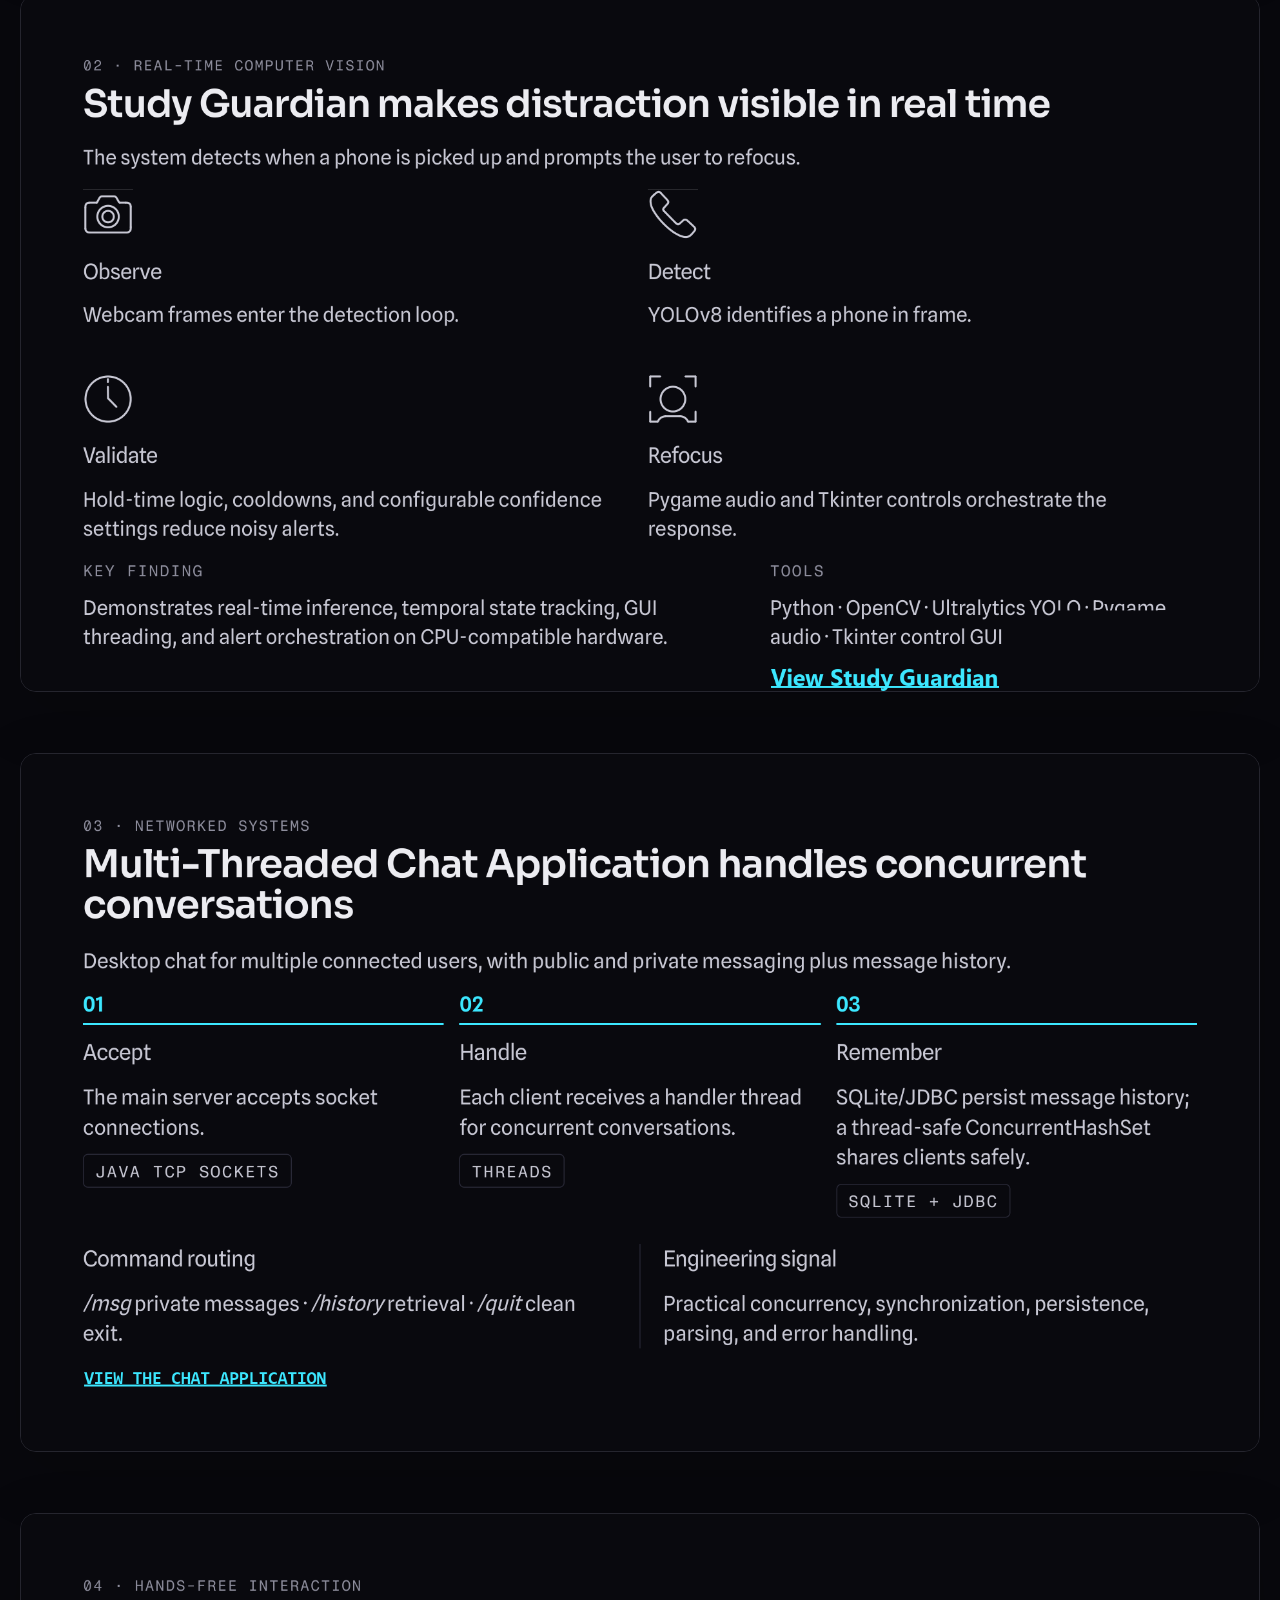
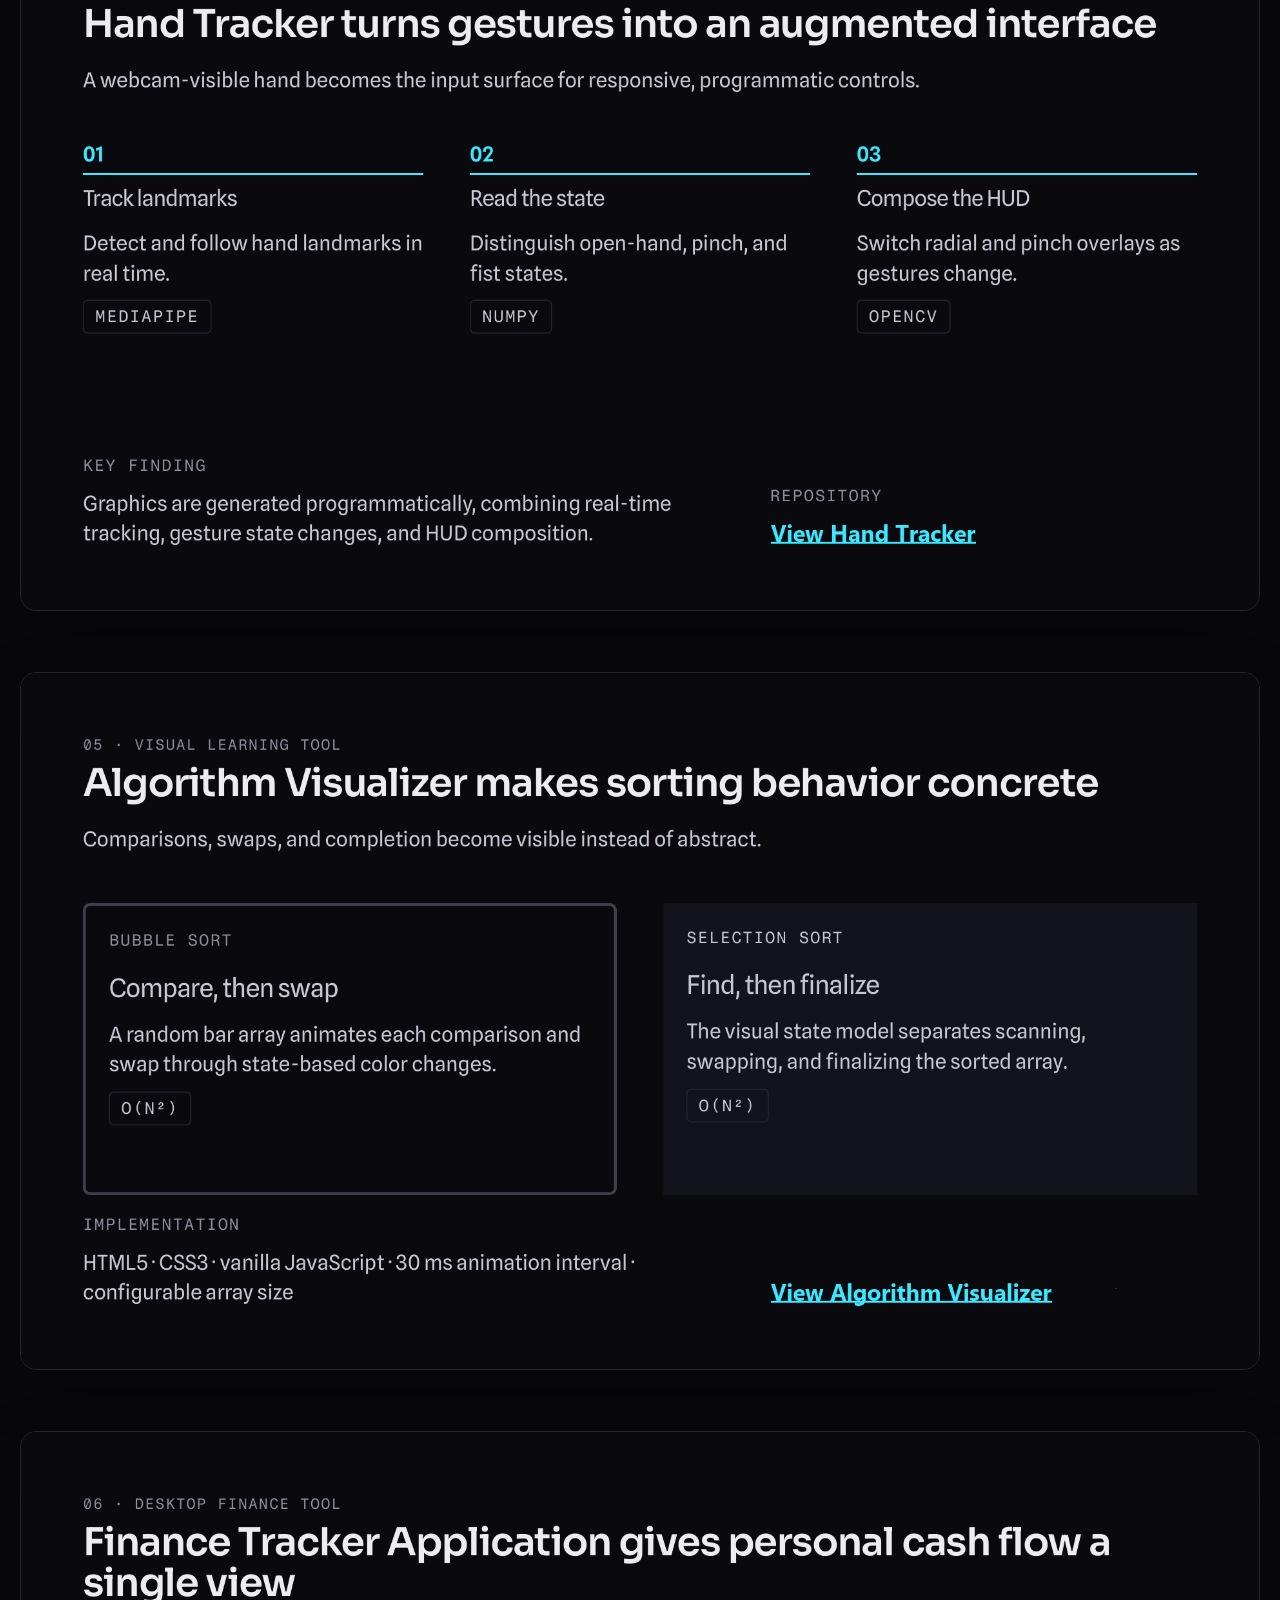
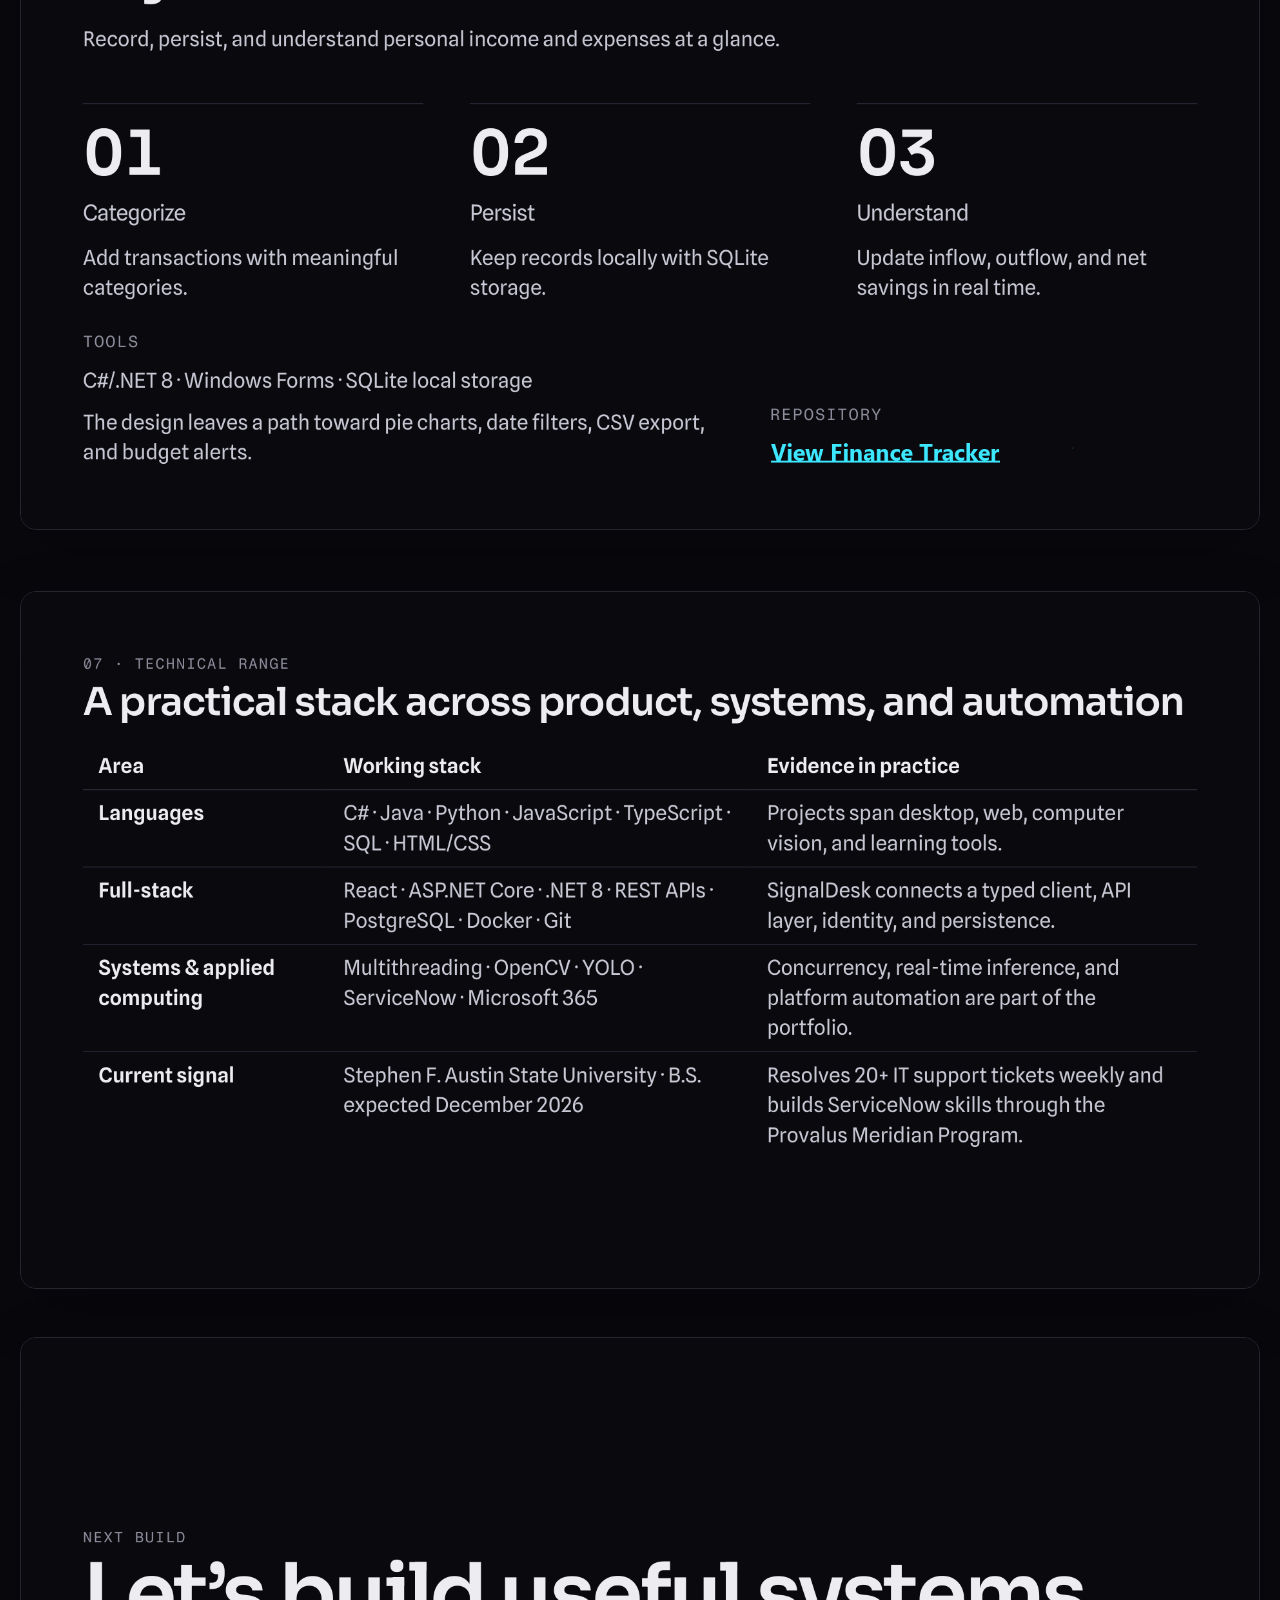
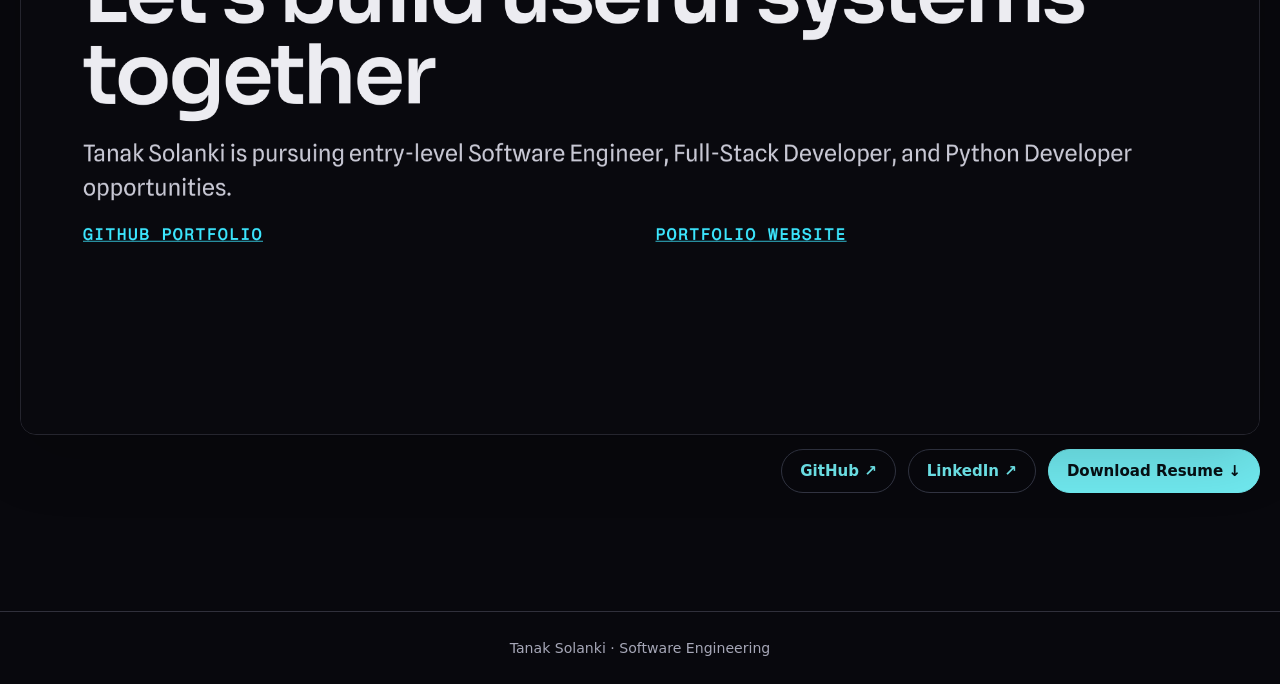
==== commit 4b9b68d0: "refactored the index file links" ====
--- a/index.html
+++ b/index.html
@@ -34,4 +34,4 @@
 </main>
 <footer>Tanak Solanki · Software Engineering</footer>
 </body>
-</html>
+</html>
